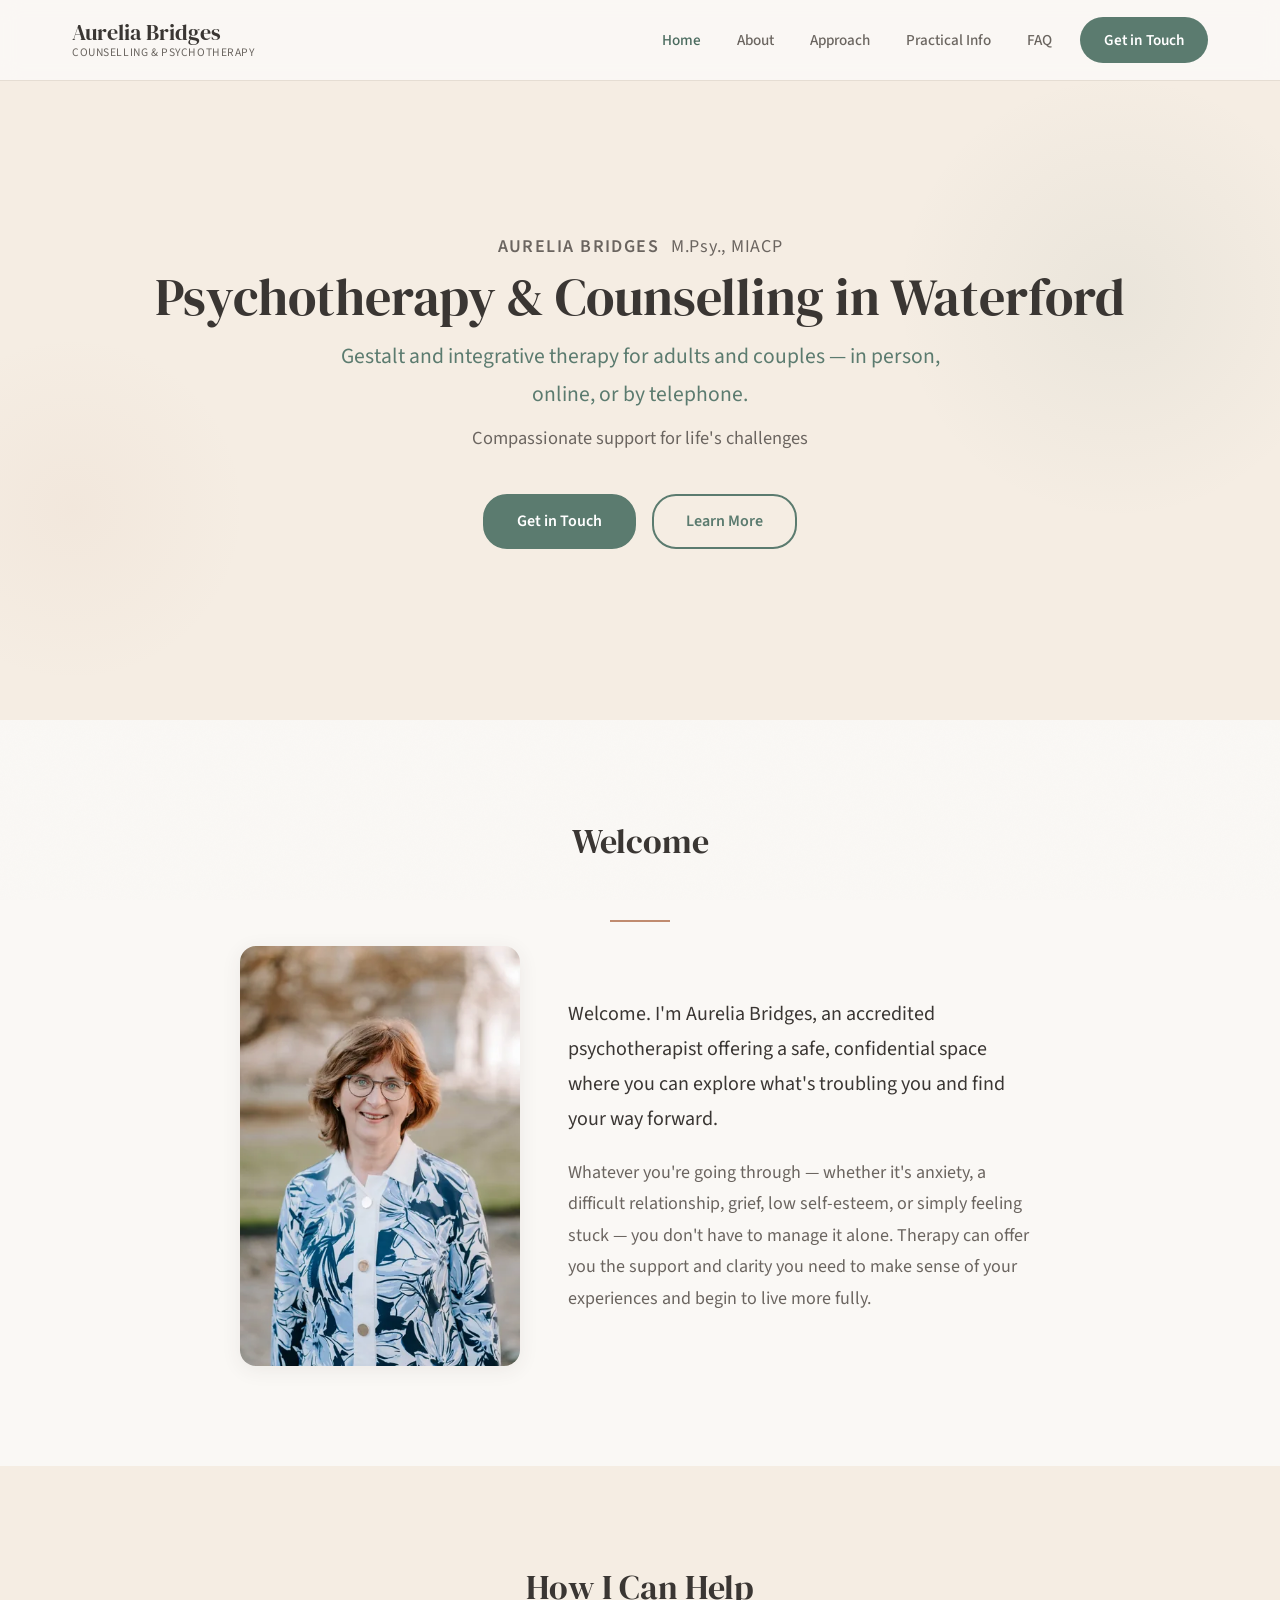
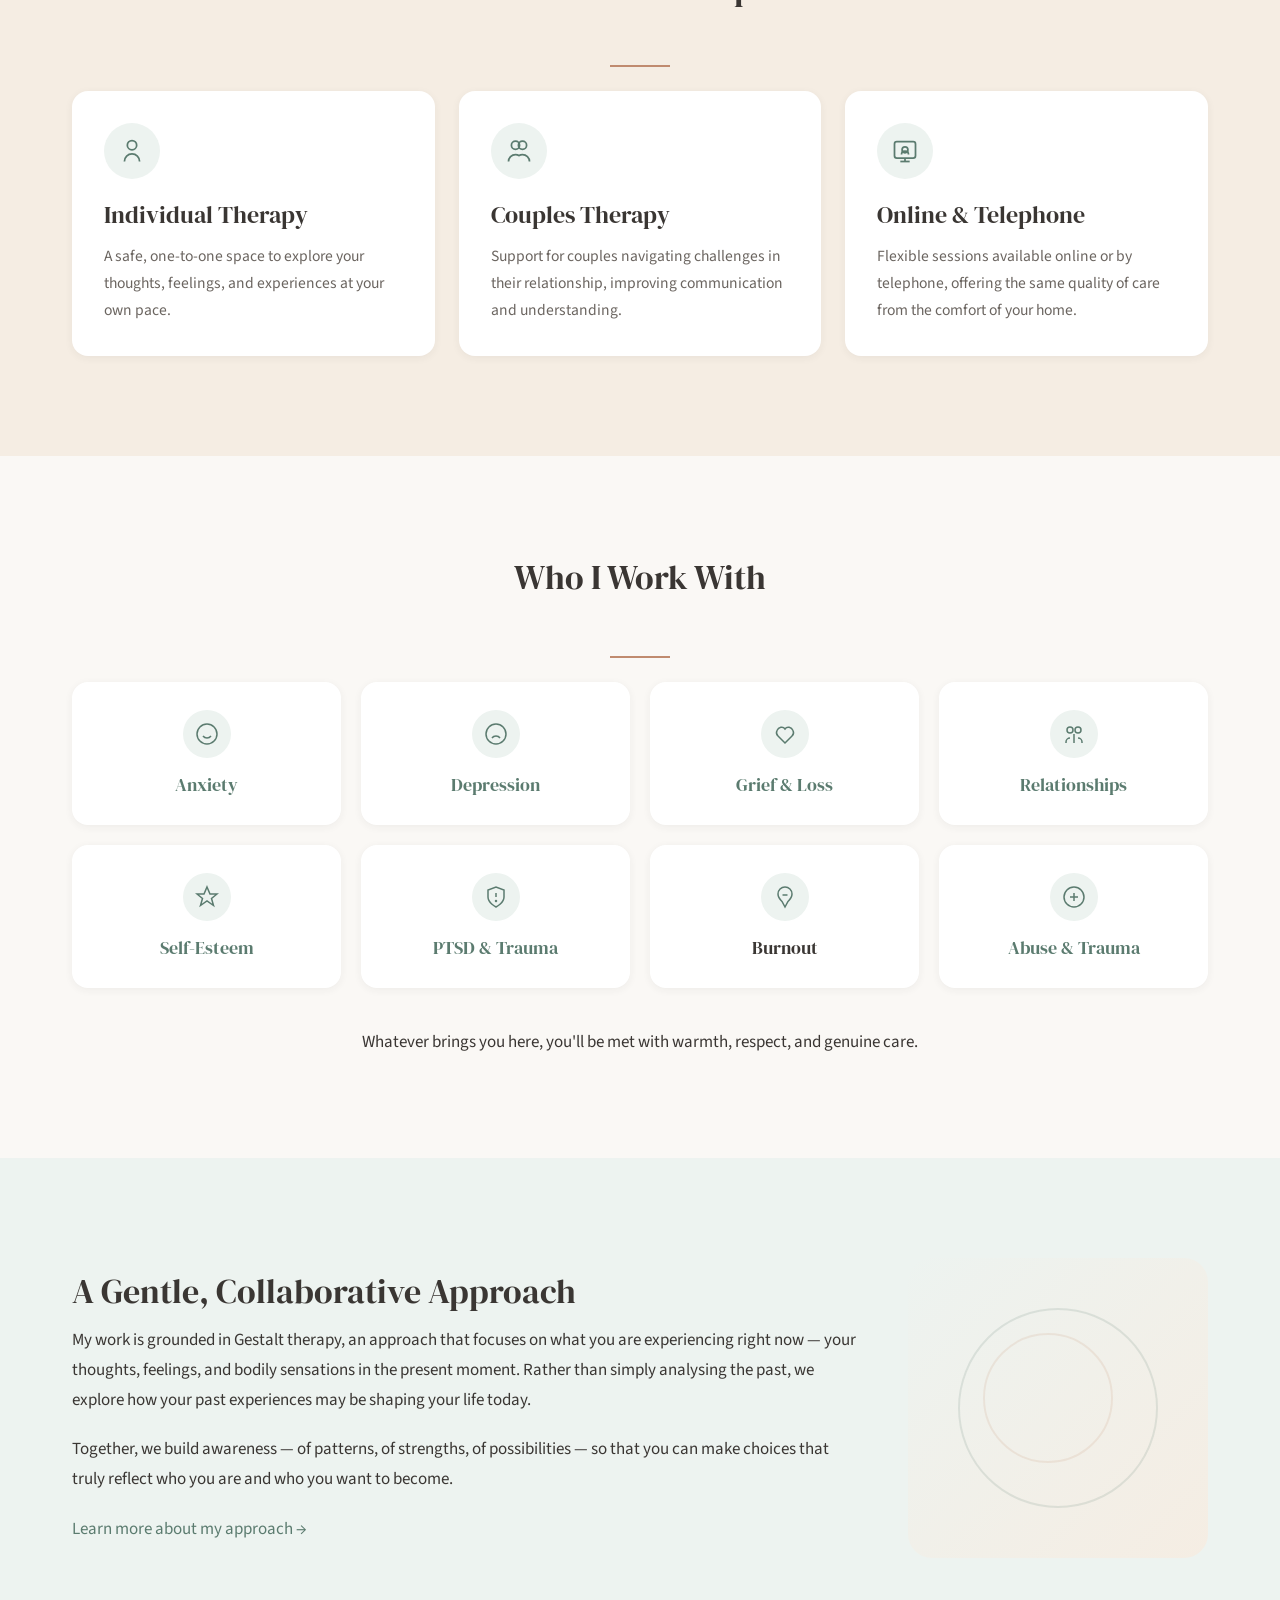
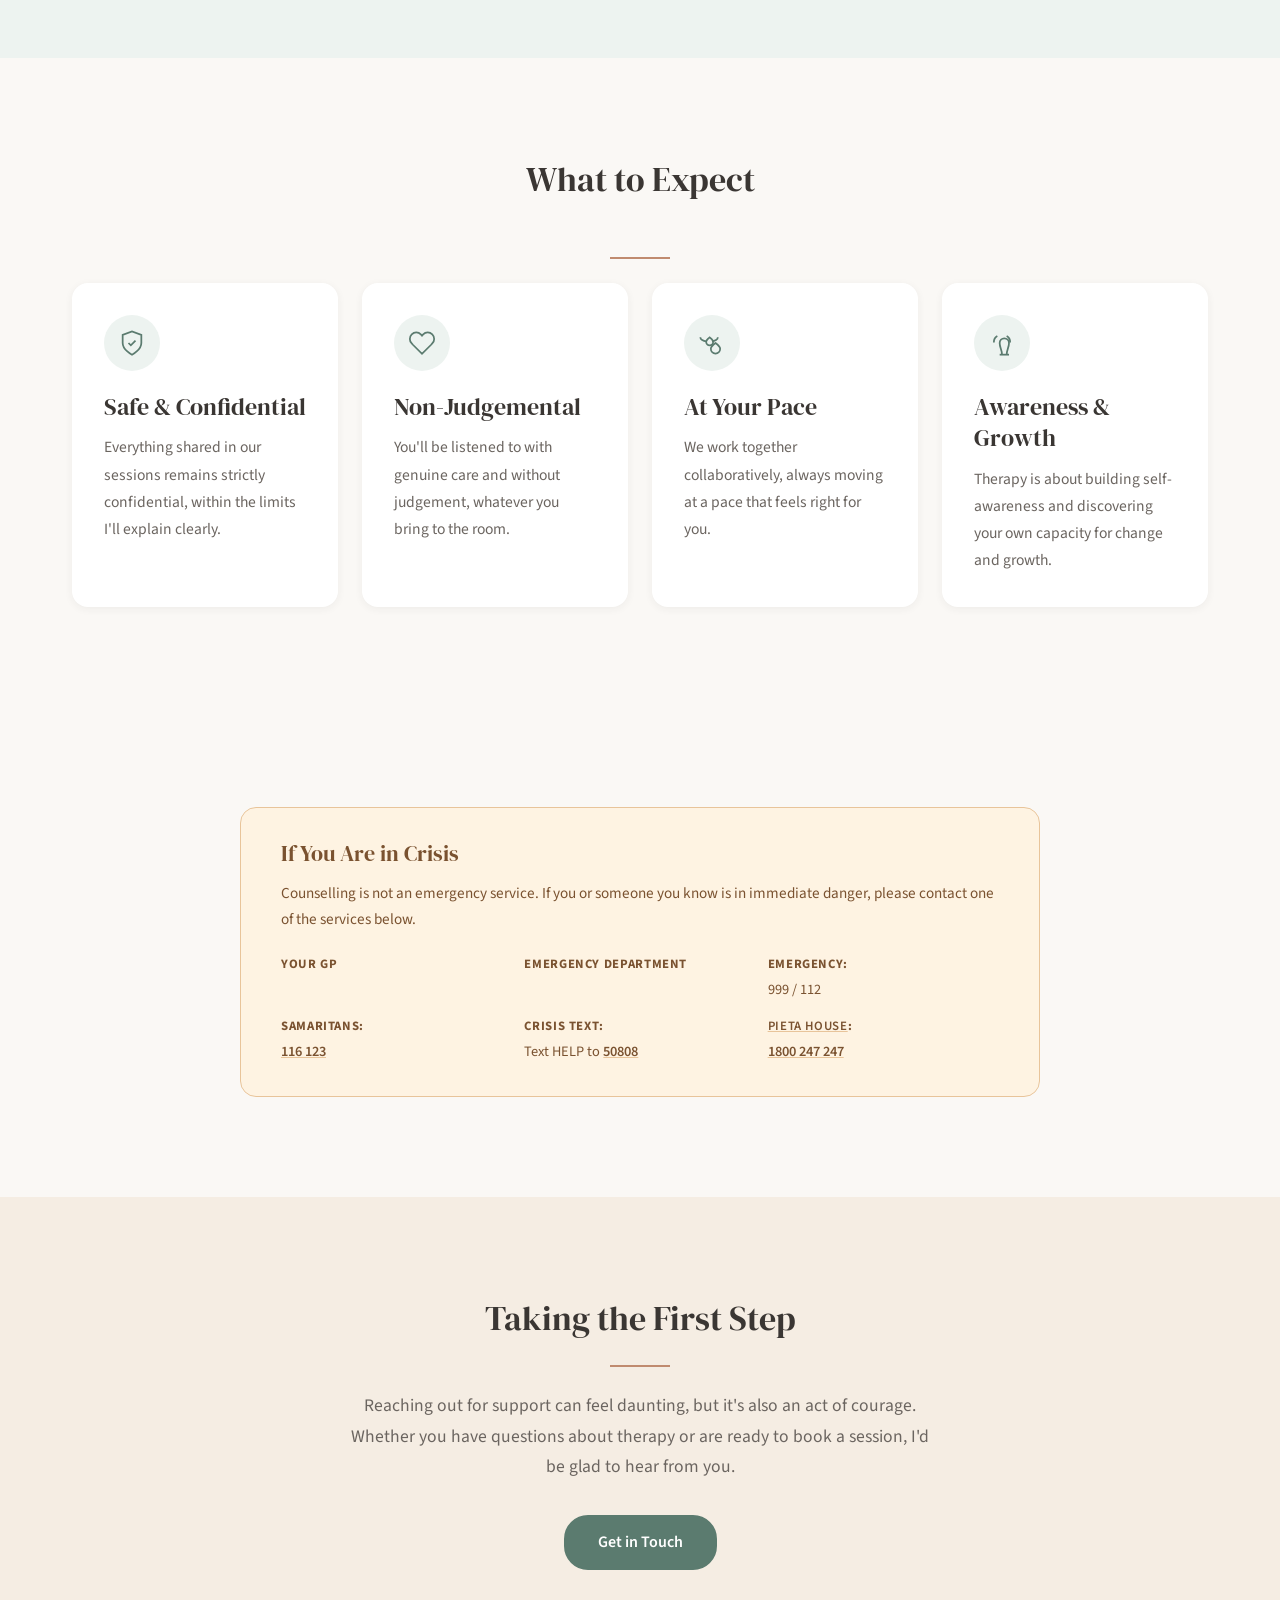
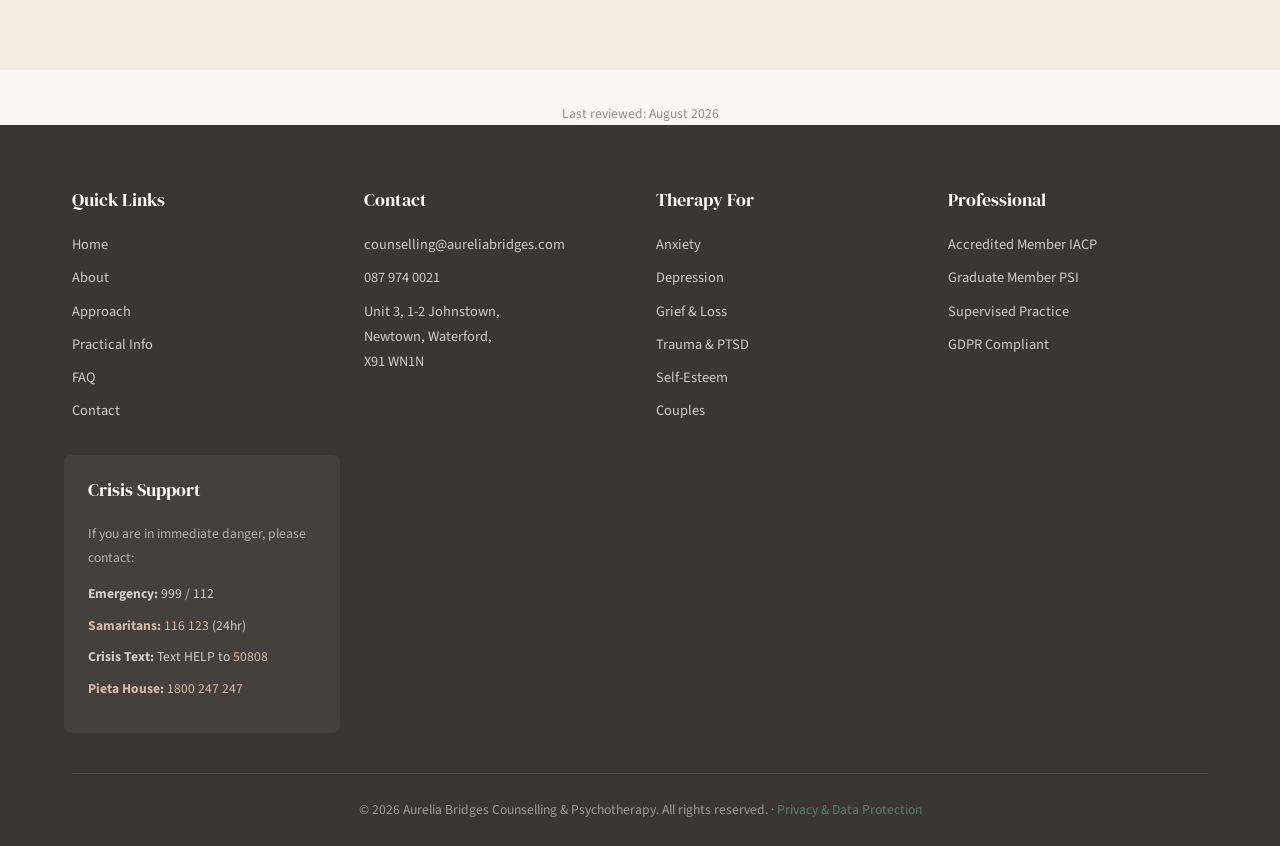
==== index.html @ 0076c9d4 "Add six condition pages, privacy policy and 404, and fix mobile tap targets Condition pages Six new " ====
<!DOCTYPE html>
<html lang="en-IE">
<head>
  <meta charset="UTF-8">
  <meta name="viewport" content="width=device-width, initial-scale=1.0">
  <title>Aurelia Bridges | Psychotherapy &amp; Counselling in Waterford</title>
  <meta name="description" content="Psychotherapy and counselling in Waterford with Aurelia Bridges, M.Psy., MIACP. Individual and couples therapy, in person, online and by telephone.">
  <link rel="canonical" href="https://aureliabridges.com/">

  <!-- Open Graph -->
  <meta property="og:title" content="Aurelia Bridges | Psychotherapy &amp; Counselling in Waterford">
  <meta property="og:description" content="Psychotherapy and counselling in Waterford with Aurelia Bridges, M.Psy., MIACP. Individual and couples therapy, in person, online and by telephone.">
  <meta property="og:type" content="website">
  <meta property="og:url" content="https://aureliabridges.com/">
  <meta property="og:site_name" content="Aurelia Bridges Counselling &amp; Psychotherapy">
  <meta property="og:locale" content="en_IE">
  <meta property="og:image" content="https://aureliabridges.com/og-image.jpg">
  <meta property="og:image:width" content="1200">
  <meta property="og:image:height" content="630">
  <meta property="og:image:alt" content="Aurelia Bridges, M.Psy., MIACP — psychotherapy and counselling in Waterford">
  <meta name="twitter:card" content="summary_large_image">
  <meta name="twitter:title" content="Psychotherapy & Counselling in Waterford">
  <meta name="twitter:description" content="Psychotherapy and counselling in Waterford with Aurelia Bridges, M.Psy., MIACP. Individual and couples therapy, in person, online and by telephone.">
  <meta name="twitter:image" content="https://aureliabridges.com/og-image.jpg">

  <!-- Favicon -->
  <link rel="icon" href="/favicon.ico" sizes="32x32">
  <link rel="icon" href="/favicon-96.png" type="image/png" sizes="96x96">
  <link rel="icon" href="/icon.svg" type="image/svg+xml">
  <link rel="apple-touch-icon" href="/apple-touch-icon.png">
  <link rel="manifest" href="/site.webmanifest">
  <meta name="theme-color" content="#5B7B6F">

  <!-- Fonts & Styles -->
  <link rel="preconnect" href="https://fonts.googleapis.com">
  <link rel="preconnect" href="https://fonts.gstatic.com" crossorigin>
  <link href="https://fonts.googleapis.com/css2?family=DM+Serif+Display&family=Source+Sans+3:ital,wght@0,300..900;1,300..900&display=swap" rel="stylesheet">
  <link rel="stylesheet" href="styles.css">


  <script type="application/ld+json">
  {
    "@context": "https://schema.org",
    "@graph": [
      {
        "@type": [
          "ProfessionalService",
          "MedicalBusiness"
        ],
        "@id": "https://aureliabridges.com/#practice",
        "name": "Aurelia Bridges Counselling & Psychotherapy",
        "url": "https://aureliabridges.com/",
        "telephone": "+353879740021",
        "email": "counselling@aureliabridges.com",
        "image": "https://aureliabridges.com/og-image.jpg",
        "logo": "https://aureliabridges.com/favicon-192.png",
        "priceRange": "€80-€100",
        "currenciesAccepted": "EUR",
        "paymentAccepted": "Cash, Bank transfer, Revolut",
        "address": {
          "@type": "PostalAddress",
          "streetAddress": "Unit 3, 1-2 Johnstown, Newtown",
          "addressLocality": "Waterford",
          "addressRegion": "County Waterford",
          "postalCode": "X91 WN1N",
          "addressCountry": "IE"
        },
        "areaServed": [
          {
            "@type": "City",
            "name": "Waterford"
          },
          {
            "@type": "AdministrativeArea",
            "name": "County Waterford"
          },
          {
            "@type": "Country",
            "name": "Ireland"
          }
        ],
        "availableLanguage": {
          "@type": "Language",
          "name": "English"
        },
        "founder": {
          "@id": "https://aureliabridges.com/#aurelia"
        },
        "employee": {
          "@id": "https://aureliabridges.com/#aurelia"
        },
        "sameAs": [
          "https://share.google/IdFxIATfYvMDcbGNU",
          "https://www.iacp.ie/",
          "https://www.psychologicalsociety.ie/"
        ],
        "hasOfferCatalog": {
          "@type": "OfferCatalog",
          "name": "Therapy services",
          "itemListElement": [
            {
              "@type": "Offer",
              "itemOffered": {
                "@type": "Service",
                "name": "Individual psychotherapy"
              },
              "price": "80",
              "priceCurrency": "EUR",
              "priceSpecification": {
                "@type": "UnitPriceSpecification",
                "price": "80",
                "priceCurrency": "EUR",
                "referenceQuantity": {
                  "@type": "QuantitativeValue",
                  "value": 60,
                  "unitCode": "MIN"
                }
              }
            },
            {
              "@type": "Offer",
              "itemOffered": {
                "@type": "Service",
                "name": "Couples psychotherapy"
              },
              "price": "100",
              "priceCurrency": "EUR",
              "priceSpecification": {
                "@type": "UnitPriceSpecification",
                "price": "100",
                "priceCurrency": "EUR",
                "referenceQuantity": {
                  "@type": "QuantitativeValue",
                  "value": 60,
                  "unitCode": "MIN"
                }
              }
            }
          ]
        }
      },
      {
        "@type": "Person",
        "@id": "https://aureliabridges.com/#aurelia",
        "name": "Aurelia Bridges",
        "honorificSuffix": "M.Psy., MIACP",
        "jobTitle": "Psychotherapist",
        "description": "Gestalt and integrative psychotherapist practising in Waterford, Ireland.",
        "url": "https://aureliabridges.com/about.html",
        "image": "https://aureliabridges.com/images/aurelia-profile.jpeg",
        "worksFor": {
          "@id": "https://aureliabridges.com/#practice"
        },
        "memberOf": [
          {
            "@type": "Organization",
            "name": "Irish Association for Counselling and Psychotherapy",
            "alternateName": "IACP",
            "url": "https://www.iacp.ie/"
          },
          {
            "@type": "Organization",
            "name": "Psychological Society of Ireland",
            "alternateName": "PSI",
            "url": "https://www.psychologicalsociety.ie/"
          }
        ],
        "knowsAbout": [
          "Gestalt therapy",
          "Psychotherapy",
          "Counselling",
          "Anxiety",
          "Depression",
          "Grief and bereavement",
          "Couples therapy",
          "Trauma and PTSD",
          "Self-esteem",
          "Burnout"
        ],
        "knowsLanguage": "English",
        "sameAs": [
          "https://share.google/IdFxIATfYvMDcbGNU"
        ]
      },
      {
        "@type": "WebSite",
        "@id": "https://aureliabridges.com/#website",
        "url": "https://aureliabridges.com/",
        "name": "Aurelia Bridges Counselling & Psychotherapy",
        "inLanguage": "en-IE",
        "publisher": {
          "@id": "https://aureliabridges.com/#practice"
        }
      },
      {
        "@type": "WebPage",
        "@id": "https://aureliabridges.com/#page",
        "url": "https://aureliabridges.com/",
        "name": "Psychotherapy & Counselling in Waterford",
        "description": "Psychotherapy and counselling in Waterford with Aurelia Bridges, M.Psy., MIACP. Individual and couples therapy, in person, online and by telephone.",
        "isPartOf": {
          "@id": "https://aureliabridges.com/#website"
        },
        "about": {
          "@id": "https://aureliabridges.com/#practice"
        },
        "dateModified": "2026-08-26",
        "inLanguage": "en-IE"
      }
    ]
  }
  </script>
</head>
<body>
  <a href="#main-content" class="skip-link">Skip to main content</a>
  <header class="site-header" role="banner">
    <div class="container">
      <a href="index.html" class="logo" aria-label="Aurelia Bridges - Home">
        <span class="logo-text">Aurelia Bridges</span>
        <span class="logo-subtitle">Counselling &amp; Psychotherapy</span>
      </a>
      <nav class="main-nav" id="main-nav" role="navigation" aria-label="Main navigation">
        <ul class="nav-list">
          <li><a href="index.html" class="nav-link active">Home</a></li>
          <li><a href="about.html" class="nav-link">About</a></li>
          <li><a href="approach.html" class="nav-link">Approach</a></li>
          <li><a href="practical.html" class="nav-link">Practical Info</a></li>
          <li><a href="faq.html" class="nav-link">FAQ</a></li>
          <li><a href="contact.html" class="nav-link nav-cta">Get in Touch</a></li>
        </ul>
      </nav>
      <button class="menu-toggle" id="menu-toggle" aria-label="Toggle navigation menu" aria-expanded="false">
        <span class="menu-bar"></span>
        <span class="menu-bar"></span>
        <span class="menu-bar"></span>
      </button>
    </div>
  </header>
  <div class="nav-overlay" id="nav-overlay"></div>

  <main id="main-content">

    <!-- HOME HERO -->
    <section class="home-hero page-hero">
      <div class="container">
        <p class="hero-eyebrow">Aurelia Bridges <span>M.Psy., MIACP</span></p>
        <h1>Psychotherapy &amp; Counselling in Waterford</h1>
        <p class="hero-tagline">Gestalt and integrative therapy for adults and couples &mdash; in person, online, or by telephone.</p>
        <p class="hero-subtagline">Compassionate support for life's challenges</p>
        <div class="hero-buttons">
          <a href="contact.html" class="btn btn-primary">Get in Touch</a>
          <a href="#welcome" class="btn btn-secondary">Learn More</a>
        </div>
      </div>
    </section>

    <!-- WELCOME -->
    <section id="welcome" class="section welcome-section">
      <div class="container">
        <h2 class="section-header">Welcome</h2>
        <hr class="section-divider">
        <div class="welcome-layout">
          <div class="therapist-photo fade-in">
            <picture>
              <source type="image/webp" srcset="images/aurelia-profile-400.webp 400w, images/aurelia-profile-800.webp 800w" sizes="(max-width: 768px) 90vw, 400px">
              <source type="image/jpeg" srcset="images/aurelia-profile-400.jpg 400w, images/aurelia-profile-800.jpg 800w" sizes="(max-width: 768px) 90vw, 400px">
              <img src="images/aurelia-profile-400.jpg" alt="Aurelia Bridges, psychotherapist, Waterford" width="400" height="600" loading="lazy" decoding="async">
            </picture>
          </div>
          <div class="content-width fade-in">
            <p>Welcome. I'm Aurelia Bridges, an accredited psychotherapist offering a safe, confidential space where you can explore what's troubling you and find your way forward.</p>
            <p>Whatever you're going through — whether it's anxiety, a difficult relationship, grief, low self-esteem, or simply feeling stuck — you don't have to manage it alone. Therapy can offer you the support and clarity you need to make sense of your experiences and begin to live more fully.</p>
          </div>
        </div>
      </div>
    </section>

    <!-- SERVICES -->
    <section class="section section-warm">
      <div class="container">
        <h2 class="section-header">How I Can Help</h2>
        <hr class="section-divider">
        <div class="card-grid card-grid-3">

          <div class="card fade-in">
            <div class="card-icon">
              <svg xmlns="http://www.w3.org/2000/svg" viewBox="0 0 24 24" fill="none" stroke="currentColor" stroke-width="1.5" width="48" height="48" aria-hidden="true">
                <circle cx="12" cy="7" r="4"/>
                <path d="M5.5 21c0-3.6 2.9-6.5 6.5-6.5s6.5 2.9 6.5 6.5"/>
              </svg>
            </div>
            <h3>Individual Therapy</h3>
            <p>A safe, one-to-one space to explore your thoughts, feelings, and experiences at your own pace.</p>
          </div>

          <div class="card fade-in fade-in-delay-1">
            <div class="card-icon">
              <svg xmlns="http://www.w3.org/2000/svg" viewBox="0 0 24 24" fill="none" stroke="currentColor" stroke-width="1.5" width="48" height="48" aria-hidden="true">
                <circle cx="9" cy="7" r="3.5"/>
                <circle cx="15" cy="7" r="3.5"/>
                <path d="M3 21c0-3.3 2.7-6 6-6 1.2 0 2.3.4 3.2 1"/>
                <path d="M21 21c0-3.3-2.7-6-6-6-1.2 0-2.3.4-3.2 1"/>
              </svg>
            </div>
            <h3>Couples Therapy</h3>
            <p>Support for couples navigating challenges in their relationship, improving communication and understanding.</p>
          </div>

          <div class="card fade-in fade-in-delay-2">
            <div class="card-icon">
              <svg xmlns="http://www.w3.org/2000/svg" viewBox="0 0 24 24" fill="none" stroke="currentColor" stroke-width="1.5" width="48" height="48" aria-hidden="true">
                <rect x="3" y="4" width="18" height="14" rx="2"/>
                <path d="M8 21h8"/>
                <path d="M12 18v3"/>
                <circle cx="12" cy="11" r="2.5"/>
                <path d="M9 15c0-1.7 1.3-3 3-3s3 1.3 3 3"/>
              </svg>
            </div>
            <h3>Online &amp; Telephone</h3>
            <p>Flexible sessions available online or by telephone, offering the same quality of care from the comfort of your home.</p>
          </div>

        </div>
      </div>
    </section>

    <!-- WHO I WORK WITH -->
    <section class="section">
      <div class="container">
        <h2 class="section-header">Who I Work With</h2>
        <hr class="section-divider">
        <div class="areas-grid">

          <a href="anxiety-counselling-waterford.html" class="area-card fade-in">
            <div class="area-card-icon">
              <svg xmlns="http://www.w3.org/2000/svg" viewBox="0 0 24 24" fill="none" stroke="currentColor" stroke-width="1.5" width="36" height="36" aria-hidden="true">
                <path d="M12 2C6.5 2 2 6.5 2 12s4.5 10 10 10 10-4.5 10-10S17.5 2 12 2z"/>
                <path d="M8 14s1.5 2 4 2 4-2 4-2"/>
                <line x1="9" y1="9" x2="9.01" y2="9"/>
                <line x1="15" y1="9" x2="15.01" y2="9"/>
              </svg>
            </div>
            <h3>Anxiety</h3>
          </a>

          <a href="depression-counselling-waterford.html" class="area-card fade-in fade-in-delay-1">
            <div class="area-card-icon">
              <svg xmlns="http://www.w3.org/2000/svg" viewBox="0 0 24 24" fill="none" stroke="currentColor" stroke-width="1.5" width="36" height="36" aria-hidden="true">
                <path d="M12 2a10 10 0 1 0 0 20 10 10 0 0 0 0-20z"/>
                <path d="M16 16c-1-1.5-2.5-2-4-2s-3 .5-4 2"/>
                <line x1="9" y1="9" x2="9.01" y2="9"/>
                <line x1="15" y1="9" x2="15.01" y2="9"/>
              </svg>
            </div>
            <h3>Depression</h3>
          </a>

          <a href="grief-counselling-waterford.html" class="area-card fade-in fade-in-delay-2">
            <div class="area-card-icon">
              <svg xmlns="http://www.w3.org/2000/svg" viewBox="0 0 24 24" fill="none" stroke="currentColor" stroke-width="1.5" width="36" height="36" aria-hidden="true">
                <path d="M19 14c1.5-1.5 2-3.5 1-5.5C18.5 5 14 4 12 7c-2-3-6.5-2-8 1.5-1 2-.5 4 1 5.5l7 7 7-7z"/>
              </svg>
            </div>
            <h3>Grief &amp; Loss</h3>
          </a>

          <a href="couples-counselling-waterford.html" class="area-card fade-in fade-in-delay-3">
            <div class="area-card-icon">
              <svg xmlns="http://www.w3.org/2000/svg" viewBox="0 0 24 24" fill="none" stroke="currentColor" stroke-width="1.5" width="36" height="36" aria-hidden="true">
                <circle cx="8" cy="8" r="3"/>
                <circle cx="16" cy="8" r="3"/>
                <path d="M4 21v-1a4 4 0 0 1 4-4h0"/>
                <path d="M20 21v-1a4 4 0 0 0-4-4h0"/>
                <path d="M12 12v9"/>
              </svg>
            </div>
            <h3>Relationships</h3>
          </a>

          <a href="self-esteem-therapy-waterford.html" class="area-card fade-in">
            <div class="area-card-icon">
              <svg xmlns="http://www.w3.org/2000/svg" viewBox="0 0 24 24" fill="none" stroke="currentColor" stroke-width="1.5" width="36" height="36" aria-hidden="true">
                <path d="M12 2l3 7h7l-5.5 4.5 2 7L12 16l-6.5 4.5 2-7L2 9h7l3-7z"/>
              </svg>
            </div>
            <h3>Self-Esteem</h3>
          </a>

          <a href="trauma-therapy-waterford.html" class="area-card fade-in fade-in-delay-1">
            <div class="area-card-icon">
              <svg xmlns="http://www.w3.org/2000/svg" viewBox="0 0 24 24" fill="none" stroke="currentColor" stroke-width="1.5" width="36" height="36" aria-hidden="true">
                <path d="M12 22s8-4 8-10V5l-8-3-8 3v7c0 6 8 10 8 10z"/>
                <path d="M12 8v4"/>
                <circle cx="12" cy="16" r="0.5"/>
              </svg>
            </div>
            <h3>PTSD &amp; Trauma</h3>
          </a>

          <div class="area-card fade-in fade-in-delay-2">
            <div class="area-card-icon">
              <svg xmlns="http://www.w3.org/2000/svg" viewBox="0 0 24 24" fill="none" stroke="currentColor" stroke-width="1.5" width="36" height="36" aria-hidden="true">
                <path d="M12 2a7 7 0 0 0-7 7c0 3 2 5.5 4 7.5L12 22l3-5.5c2-2 4-4.5 4-7.5a7 7 0 0 0-7-7z"/>
                <path d="M9.5 10h5"/>
              </svg>
            </div>
            <h3>Burnout</h3>
          </div>

          <a href="trauma-therapy-waterford.html" class="area-card fade-in fade-in-delay-3">
            <div class="area-card-icon">
              <svg xmlns="http://www.w3.org/2000/svg" viewBox="0 0 24 24" fill="none" stroke="currentColor" stroke-width="1.5" width="36" height="36" aria-hidden="true">
                <path d="M12 22c5.5 0 10-4.5 10-10S17.5 2 12 2 2 6.5 2 12s4.5 10 10 10z"/>
                <path d="M8 12h8"/>
                <path d="M12 8v8"/>
              </svg>
            </div>
            <h3>Abuse &amp; Trauma</h3>
          </a>

        </div>
        <p class="text-center content-width">Whatever brings you here, you'll be met with warmth, respect, and genuine care.</p>
      </div>
    </section>

    <!-- MY APPROACH BRIEF -->
    <section class="section section-primary">
      <div class="container">
        <div class="approach-brief">
          <div class="approach-brief-content">
            <h2>A Gentle, Collaborative Approach</h2>
            <p>My work is grounded in Gestalt therapy, an approach that focuses on what you are experiencing right now — your thoughts, feelings, and bodily sensations in the present moment. Rather than simply analysing the past, we explore how your past experiences may be shaping your life today.</p>
            <p>Together, we build awareness — of patterns, of strengths, of possibilities — so that you can make choices that truly reflect who you are and who you want to become.</p>
            <a href="approach.html" class="approach-link">Learn more about my approach &rarr;</a>
          </div>
          <div class="approach-brief-visual" aria-hidden="true"></div>
        </div>
      </div>
    </section>

    <!-- WHAT TO EXPECT -->
    <section class="section">
      <div class="container">
        <h2 class="section-header">What to Expect</h2>
        <hr class="section-divider">
        <div class="card-grid card-grid-4">

          <div class="card fade-in">
            <div class="card-icon">
              <svg xmlns="http://www.w3.org/2000/svg" viewBox="0 0 24 24" fill="none" stroke="currentColor" stroke-width="1.5" width="48" height="48" aria-hidden="true">
                <path d="M12 22s8-4 8-10V5l-8-3-8 3v7c0 6 8 10 8 10z"/>
                <path d="M9 12l2 2 4-4"/>
              </svg>
            </div>
            <h3>Safe &amp; Confidential</h3>
            <p>Everything shared in our sessions remains strictly confidential, within the limits I'll explain clearly.</p>
          </div>

          <div class="card fade-in fade-in-delay-1">
            <div class="card-icon">
              <svg xmlns="http://www.w3.org/2000/svg" viewBox="0 0 24 24" fill="none" stroke="currentColor" stroke-width="1.5" width="48" height="48" aria-hidden="true">
                <path d="M20.8 4.6a5.5 5.5 0 0 0-7.8 0L12 5.7l-1-1.1a5.5 5.5 0 0 0-7.8 7.8l1 1.1L12 21.3l7.8-7.8 1-1.1a5.5 5.5 0 0 0 0-7.8z"/>
              </svg>
            </div>
            <h3>Non-Judgemental</h3>
            <p>You'll be listened to with genuine care and without judgement, whatever you bring to the room.</p>
          </div>

          <div class="card fade-in fade-in-delay-2">
            <div class="card-icon">
              <svg xmlns="http://www.w3.org/2000/svg" viewBox="0 0 24 24" fill="none" stroke="currentColor" stroke-width="1.5" width="48" height="48" aria-hidden="true">
                <path d="M11 17a4 4 0 0 0 8 0c0-2-2-3.5-4-5-2 1.5-4 3-4 5z"/>
                <path d="M7 11a3 3 0 0 0 6 0c0-1.5-1.5-2.6-3-3.8C8.5 8.4 7 9.5 7 11z"/>
                <path d="M2 7c0 2 2.5 3.5 5 3.5"/>
                <path d="M17 7c0 2-2.5 3.5-5 3.5"/>
              </svg>
            </div>
            <h3>At Your Pace</h3>
            <p>We work together collaboratively, always moving at a pace that feels right for you.</p>
          </div>

          <div class="card fade-in fade-in-delay-3">
            <div class="card-icon">
              <svg xmlns="http://www.w3.org/2000/svg" viewBox="0 0 24 24" fill="none" stroke="currentColor" stroke-width="1.5" width="48" height="48" aria-hidden="true">
                <path d="M12 22c0-4-2-6-2-10a4 4 0 1 1 8 0c0 4-2 6-2 10"/>
                <path d="M10 22h8"/>
                <path d="M8 6c-2 1-3 3-3 5.5"/>
                <path d="M16 6c2 1 3 3 3 5.5"/>
              </svg>
            </div>
            <h3>Awareness &amp; Growth</h3>
            <p>Therapy is about building self-awareness and discovering your own capacity for change and growth.</p>
          </div>

        </div>
      </div>
    </section>

    <!-- CRISIS SECTION -->
    <section class="section">
      <div class="container">
        <div class="crisis-section">
          <h2 class="crisis-heading">If You Are in Crisis</h2>
          <p>Counselling is not an emergency service. If you or someone you know is in immediate danger, please contact one of the services below.</p>
          <div class="crisis-grid">
            <div class="crisis-item">
              <strong>Your GP</strong>
            </div>
            <div class="crisis-item">
              <strong>Emergency Department</strong>
            </div>
            <div class="crisis-item">
              <strong>Emergency:</strong> 999 / 112
            </div>
            <div class="crisis-item">
              <strong>Samaritans:</strong> <a href="tel:116123">116 123</a>
            </div>
            <div class="crisis-item">
              <strong>Crisis Text:</strong> Text HELP to <a href="sms:50808">50808</a>
            </div>
            <div class="crisis-item">
              <strong><a href="https://www.pieta.ie/" rel="noopener">Pieta House</a>:</strong> <a href="tel:1800247247">1800 247 247</a>
            </div>
          </div>
        </div>
      </div>
    </section>

    <!-- CLOSING CTA -->
    <section class="section cta-section section-warm">
      <div class="container">
        <h2 class="section-header">Taking the First Step</h2>
        <hr class="section-divider">
        <p>Reaching out for support can feel daunting, but it's also an act of courage. Whether you have questions about therapy or are ready to book a session, I'd be glad to hear from you.</p>
        <a href="contact.html" class="btn btn-primary">Get in Touch</a>
      </div>
    </section>

    <p class="last-reviewed">Last reviewed: August 2026</p>

  </main>

  <footer class="site-footer" role="contentinfo">
    <div class="container">
      <div class="footer-grid">
        <div class="footer-col">
          <h3>Quick Links</h3>
          <ul>
            <li><a href="index.html">Home</a></li>
            <li><a href="about.html">About</a></li>
            <li><a href="approach.html">Approach</a></li>
            <li><a href="practical.html">Practical Info</a></li>
            <li><a href="faq.html">FAQ</a></li>
            <li><a href="contact.html">Contact</a></li>
          </ul>
        </div>
        <div class="footer-col">
          <h3>Contact</h3>
          <ul>
            <li><a href="mailto:counselling@aureliabridges.com">counselling@aureliabridges.com</a></li>
            <li><a href="tel:+353879740021">087 974 0021</a></li>
            <li>Unit 3, 1-2 Johnstown,<br>Newtown, Waterford,<br>X91 WN1N</li>
          </ul>
        </div>
        <div class="footer-col">
          <h3>Therapy For</h3>
          <ul>
            <li><a href="anxiety-counselling-waterford.html">Anxiety</a></li>
            <li><a href="depression-counselling-waterford.html">Depression</a></li>
            <li><a href="grief-counselling-waterford.html">Grief &amp; Loss</a></li>
            <li><a href="trauma-therapy-waterford.html">Trauma &amp; PTSD</a></li>
            <li><a href="self-esteem-therapy-waterford.html">Self-Esteem</a></li>
            <li><a href="couples-counselling-waterford.html">Couples</a></li>
          </ul>
        </div>
        <div class="footer-col">
          <h3>Professional</h3>
          <ul>
            <li><a href="https://www.iacp.ie/" rel="noopener">Accredited Member IACP</a></li>
            <li><a href="https://www.psychologicalsociety.ie/" rel="noopener">Graduate Member PSI</a></li>
            <li>Supervised Practice</li>
            <li>GDPR Compliant</li>
          </ul>
        </div>
        <div class="footer-col footer-crisis">
          <h3>Crisis Support</h3>
          <p>If you are in immediate danger, please contact:</p>
          <ul>
            <li><strong>Emergency:</strong> 999 / 112</li>
            <li><strong><a href="https://www.samaritans.org/ireland/" rel="noopener">Samaritans</a>:</strong> <a href="tel:116123">116 123</a> (24hr)</li>
            <li><strong>Crisis Text:</strong> Text HELP to <a href="sms:50808">50808</a></li>
            <li><strong><a href="https://www.pieta.ie/" rel="noopener">Pieta House</a>:</strong> <a href="tel:1800247247">1800 247 247</a></li>
          </ul>
        </div>
      </div>
      <div class="footer-bottom">
        <p>&copy; 2026 Aurelia Bridges Counselling &amp; Psychotherapy. All rights reserved. &middot; <a href="privacy.html">Privacy &amp; Data Protection</a></p>
      </div>
    </div>
  </footer>
  <script src="script.js"></script>
</body>
</html>
---- styles.css ----
/* =============================================
   Aurelia Bridges Counselling & Psychotherapy
   Shared Stylesheet — "Quiet Sanctuary" Design
   ============================================= */

/* --- Custom Properties --- */
:root {
  /* Colour Palette */
  --color-primary: #5B7B6F;
  --color-primary-dark: #4A6A5E;
  --color-primary-light: #8BA89A;
  --color-primary-bg: #EDF3F0;

  --color-secondary: #F5EDE3;
  --color-secondary-dark: #E8D9CB;

  --color-accent: #C08B6F;
  --color-accent-dark: #A8775D;
  --color-accent-light: #D9B8A6;

  --color-text: #3A3633;
  --color-text-light: #6B6560;
  --color-text-lighter: #948D87;

  --color-bg: #FAF8F5;
  --color-bg-warm: #F5EDE3;
  --color-card: #FFFFFF;
  --color-border: #E5DDD3;

  --color-crisis-bg: #FEF3E2;
  --color-crisis-border: #E8C49A;
  --color-crisis-text: #7A5230;

  /* Typography */
  --font-heading: 'DM Serif Display', Georgia, serif;
  --font-body: 'Source Sans 3', 'Segoe UI', sans-serif;

  /* Spacing */
  --section-padding: 100px;
  --container-max: 1200px;
  --content-max: 800px;

  /* Border Radius */
  --radius-sm: 8px;
  --radius-md: 16px;
  --radius-lg: 24px;

  /* Shadows */
  --shadow-sm: 0 2px 8px rgba(58, 54, 51, 0.06);
  --shadow-md: 0 4px 20px rgba(58, 54, 51, 0.08);
  --shadow-lg: 0 8px 40px rgba(58, 54, 51, 0.10);

  /* Transitions */
  --transition: 0.3s ease;
  --transition-slow: 0.5s ease;
}

/* --- Reset --- */
*,
*::before,
*::after {
  margin: 0;
  padding: 0;
  box-sizing: border-box;
}

html {
  scroll-behavior: smooth;
  -webkit-text-size-adjust: 100%;
}

body {
  font-family: var(--font-body);
  font-size: 17px;
  line-height: 1.75;
  color: var(--color-text);
  background-color: var(--color-bg);
  -webkit-font-smoothing: antialiased;
  -moz-osx-font-smoothing: grayscale;
}

/* Subtle background texture */
body::after {
  content: '';
  position: fixed;
  top: 0;
  left: 0;
  width: 100%;
  height: 100%;
  pointer-events: none;
  z-index: -1;
  opacity: 0.02;
  background-image: url("data:image/svg+xml,%3Csvg viewBox='0 0 256 256' xmlns='http://www.w3.org/2000/svg'%3E%3Cfilter id='n'%3E%3CfeTurbulence type='fractalNoise' baseFrequency='0.85' numOctaves='4' stitchTiles='stitch'/%3E%3C/filter%3E%3Crect width='100%25' height='100%25' filter='url(%23n)'/%3E%3C/svg%3E");
  background-repeat: repeat;
  background-size: 256px 256px;
}

img {
  max-width: 100%;
  height: auto;
  display: block;
}

a {
  color: var(--color-primary);
  text-decoration: none;
  transition: color var(--transition);
}

a:hover {
  color: var(--color-primary-dark);
}

ul, ol {
  list-style: none;
}

/* --- Typography --- */
h1, h2, h3, h4, h5, h6 {
  font-family: var(--font-heading);
  font-weight: 400;
  line-height: 1.3;
  color: var(--color-text);
}

h1 { font-size: 2.75rem; margin-bottom: 1rem; }
h2 { font-size: 2.1rem; margin-bottom: 0.75rem; }
h3 { font-size: 1.5rem; margin-bottom: 0.5rem; }
h4 { font-size: 1.25rem; margin-bottom: 0.5rem; }

p {
  margin-bottom: 1.25rem;
}

p:last-child {
  margin-bottom: 0;
}

/* --- Skip Link --- */
.skip-link {
  position: absolute;
  top: -100%;
  left: 1rem;
  background: var(--color-primary);
  color: #fff;
  padding: 0.75rem 1.5rem;
  border-radius: var(--radius-sm);
  z-index: 1000;
  font-weight: 600;
}

.skip-link:focus {
  top: 1rem;
  color: #fff;
}

/* --- Layout --- */
.container {
  width: 100%;
  max-width: var(--container-max);
  margin: 0 auto;
  padding: 0 2rem;
}

.content-width {
  max-width: var(--content-max);
  margin: 0 auto;
}

.section {
  padding: var(--section-padding) 0;
}

.section-warm {
  background-color: var(--color-bg-warm);
}

.section-primary {
  background-color: var(--color-primary-bg);
}

.section-header {
  text-align: center;
  margin-bottom: 3.5rem;
}

.section-header p {
  font-size: 1.125rem;
  color: var(--color-text-light);
  max-width: 600px;
  margin: 0.75rem auto 0;
}

.section-divider {
  display: block;
  width: 60px;
  height: 2px;
  background: var(--color-accent);
  margin: 1.5rem auto;
  border: none;
}

.text-center {
  text-align: center;
}

/* --- Decorative Botanical Divider --- */
.botanical-divider {
  display: flex;
  align-items: center;
  justify-content: center;
  gap: 1rem;
  padding: 1rem 0;
  opacity: 0.3;
}

.botanical-divider::before,
.botanical-divider::after {
  content: '';
  width: 40px;
  height: 1px;
  background: var(--color-accent);
}

.botanical-divider svg {
  width: 24px;
  height: 24px;
  color: var(--color-accent);
}

/* --- Site Header --- */
.site-header {
  position: fixed;
  top: 0;
  left: 0;
  right: 0;
  background: rgba(250, 248, 245, 0.95);
  backdrop-filter: blur(10px);
  -webkit-backdrop-filter: blur(10px);
  border-bottom: 1px solid var(--color-border);
  z-index: 200;
  transition: box-shadow var(--transition);
}

.site-header.scrolled {
  box-shadow: var(--shadow-sm);
}

.site-header .container {
  display: flex;
  align-items: center;
  justify-content: space-between;
  height: 80px;
}

.logo {
  display: flex;
  flex-direction: column;
  text-decoration: none;
  line-height: 1.2;
}

.logo-text {
  font-family: var(--font-heading);
  font-size: 1.35rem;
  color: var(--color-text);
}

.logo-subtitle {
  font-size: 0.72rem;
  color: var(--color-text-light);
  letter-spacing: 0.05em;
  text-transform: uppercase;
}

.nav-list {
  display: flex;
  align-items: center;
  gap: 0.25rem;
}

.nav-link {
  display: inline-block;
  padding: 0.5rem 1rem;
  font-size: 0.95rem;
  font-weight: 500;
  color: var(--color-text-light);
  border-radius: var(--radius-sm);
  transition: color var(--transition), background var(--transition);
}

.nav-link:hover,
.nav-link.active {
  color: var(--color-primary);
}

.nav-link.active {
  color: var(--color-primary-dark);
}

.nav-cta {
  background: var(--color-primary);
  color: #fff !important;
  padding: 0.6rem 1.5rem;
  border-radius: var(--radius-lg);
  margin-left: 0.5rem;
  font-weight: 600;
}

.nav-cta:hover {
  background: var(--color-primary-dark);
  color: #fff !important;
}

/* Hamburger Menu */
.menu-toggle {
  display: none;
  flex-direction: column;
  justify-content: center;
  gap: 5px;
  width: 40px;
  height: 40px;
  background: none;
  border: none;
  cursor: pointer;
  padding: 8px;
  z-index: 110;
}

.menu-bar {
  display: block;
  width: 24px;
  height: 2px;
  background: var(--color-text);
  border-radius: 2px;
  transition: transform var(--transition), opacity var(--transition);
}

.menu-toggle.active .menu-bar:nth-child(1) {
  transform: translateY(7px) rotate(45deg);
}

.menu-toggle.active .menu-bar:nth-child(2) {
  opacity: 0;
}

.menu-toggle.active .menu-bar:nth-child(3) {
  transform: translateY(-7px) rotate(-45deg);
}

/* Mobile overlay */
.nav-overlay {
  position: fixed;
  top: 0;
  left: 0;
  width: 100%;
  height: 100%;
  background: rgba(58, 54, 51, 0.4);
  z-index: 100;
  opacity: 0;
  visibility: hidden;
  transition: opacity var(--transition), visibility var(--transition);
}

.nav-overlay.active {
  opacity: 1;
  visibility: visible;
}

/* --- Page Hero --- */
.page-hero {
  padding: 160px 0 80px;
  text-align: center;
  background: var(--color-bg-warm);
  position: relative;
  overflow: hidden;
}

.page-hero::before {
  content: '';
  position: absolute;
  top: -50%;
  right: -20%;
  width: 500px;
  height: 500px;
  background: radial-gradient(circle, rgba(91, 123, 111, 0.06) 0%, transparent 70%);
  border-radius: 50%;
}

.page-hero::after {
  content: '';
  position: absolute;
  bottom: -30%;
  left: -10%;
  width: 400px;
  height: 400px;
  background: radial-gradient(circle, rgba(192, 139, 111, 0.05) 0%, transparent 70%);
  border-radius: 50%;
}

.page-hero h1 {
  position: relative;
  z-index: 1;
}

.page-hero p {
  position: relative;
  z-index: 1;
  font-size: 1.125rem;
  color: var(--color-text-light);
  max-width: 600px;
  margin: 0 auto;
}

.hero-credentials {
  font-size: 0.95rem;
  color: var(--color-text-lighter);
  letter-spacing: 0.03em;
  margin-bottom: 0.5rem;
}

/* Home Hero (larger) */
.home-hero {
  padding: 180px 0 120px;
  min-height: 80vh;
  display: flex;
  align-items: center;
  justify-content: center;
}

.home-hero .container {
  text-align: center;
}

.home-hero h1 {
  font-size: 3.25rem;
  margin-bottom: 0.5rem;
}

.home-hero .hero-credentials {
  margin-bottom: 1rem;
}

.home-hero .hero-tagline {
  font-size: 1.35rem;
  color: var(--color-primary);
  margin-bottom: 0.5rem;
  font-weight: 400;
}

.home-hero .hero-subtagline {
  font-size: 1.15rem;
  color: var(--color-text-light);
  margin-bottom: 2.5rem;
}

.hero-buttons {
  display: flex;
  gap: 1rem;
  justify-content: center;
  flex-wrap: wrap;
}

/* Decorative blobs in hero */
.home-hero::before {
  content: '';
  position: absolute;
  top: 10%;
  right: -5%;
  width: 450px;
  height: 450px;
  background: radial-gradient(circle, rgba(91, 123, 111, 0.07) 0%, transparent 70%);
  border-radius: 50%;
  animation: float 8s ease-in-out infinite;
}

.home-hero::after {
  content: '';
  position: absolute;
  bottom: 5%;
  left: -8%;
  width: 350px;
  height: 350px;
  background: radial-gradient(circle, rgba(192, 139, 111, 0.06) 0%, transparent 70%);
  border-radius: 50%;
  animation: float 10s ease-in-out infinite reverse;
}

@keyframes float {
  0%, 100% { transform: translateY(0); }
  50% { transform: translateY(-20px); }
}

/* --- Buttons --- */
.btn {
  display: inline-block;
  padding: 0.875rem 2rem;
  font-family: var(--font-body);
  font-size: 1rem;
  font-weight: 600;
  border-radius: var(--radius-lg);
  text-decoration: none;
  cursor: pointer;
  transition: all var(--transition);
  border: 2px solid transparent;
  text-align: center;
  line-height: 1.4;
}

.btn-primary {
  background: var(--color-primary);
  color: #fff;
  border-color: var(--color-primary);
}

.btn-primary:hover {
  background: var(--color-primary-dark);
  border-color: var(--color-primary-dark);
  color: #fff;
  transform: translateY(-2px);
  box-shadow: var(--shadow-md);
}

.btn-secondary {
  background: transparent;
  color: var(--color-primary);
  border-color: var(--color-primary);
}

.btn-secondary:hover {
  background: var(--color-primary);
  color: #fff;
  transform: translateY(-2px);
  box-shadow: var(--shadow-md);
}

.btn-accent {
  background: var(--color-accent);
  color: #fff;
  border-color: var(--color-accent);
}

.btn-accent:hover {
  background: var(--color-accent-dark);
  border-color: var(--color-accent-dark);
  color: #fff;
  transform: translateY(-2px);
  box-shadow: var(--shadow-md);
}

/* --- Cards --- */
.card {
  background: var(--color-card);
  border-radius: var(--radius-md);
  padding: 2rem;
  box-shadow: var(--shadow-sm);
  transition: transform var(--transition), box-shadow var(--transition);
}

.card:hover {
  transform: translateY(-4px);
  box-shadow: var(--shadow-md);
}

.card-icon {
  display: flex;
  align-items: center;
  justify-content: center;
  width: 56px;
  height: 56px;
  border-radius: 50%;
  background: var(--color-primary-bg);
  margin-bottom: 1.25rem;
  color: var(--color-primary);
}

.card-icon svg {
  width: 28px;
  height: 28px;
}

.card h3 {
  margin-bottom: 0.75rem;
}

.card p {
  color: var(--color-text-light);
  font-size: 0.975rem;
}

/* Card Grid */
.card-grid {
  display: grid;
  gap: 1.5rem;
}

.card-grid-2 {
  grid-template-columns: repeat(2, 1fr);
}

.card-grid-3 {
  grid-template-columns: repeat(3, 1fr);
}

.card-grid-4 {
  grid-template-columns: repeat(4, 1fr);
}

/* --- Welcome Section --- */
.welcome-section {
  text-align: center;
}

.welcome-layout {
  display: flex;
  align-items: center;
  gap: 3rem;
  max-width: var(--content-max);
  margin: 0 auto;
  text-align: left;
}

.welcome-layout .content-width {
  flex: 1;
}

.welcome-section .content-width p {
  font-size: 1.125rem;
  color: var(--color-text-light);
}

.welcome-section .content-width p:first-of-type {
  font-size: 1.25rem;
  color: var(--color-text);
}

/* --- Therapist Photo --- */
.therapist-photo {
  flex-shrink: 0;
  width: 280px;
}

.therapist-photo img {
  width: 100%;
  height: auto;
  border-radius: var(--radius-md);
  box-shadow: var(--shadow-md);
  object-fit: cover;
}

/* --- Areas Grid (Who I Work With) --- */
.areas-grid {
  display: grid;
  grid-template-columns: repeat(4, 1fr);
  gap: 1.25rem;
  margin-bottom: 2.5rem;
}

.area-card {
  background: var(--color-card);
  border-radius: var(--radius-md);
  padding: 1.75rem 1.25rem;
  text-align: center;
  box-shadow: var(--shadow-sm);
  transition: transform var(--transition), box-shadow var(--transition);
}

.area-card:hover {
  transform: translateY(-3px);
  box-shadow: var(--shadow-md);
}

.area-card-icon {
  display: flex;
  align-items: center;
  justify-content: center;
  width: 48px;
  height: 48px;
  border-radius: 50%;
  background: var(--color-primary-bg);
  margin: 0 auto 1rem;
  color: var(--color-primary);
}

.area-card-icon svg {
  width: 24px;
  height: 24px;
}

.area-card h3 {
  font-size: 1.1rem;
  margin-bottom: 0;
}

/* --- Approach Brief --- */
.approach-brief {
  display: flex;
  align-items: center;
  gap: 3rem;
}

.approach-brief-content {
  flex: 1;
}

.approach-brief-visual {
  flex: 0 0 300px;
  height: 300px;
  background: linear-gradient(135deg, var(--color-primary-bg) 0%, var(--color-secondary) 100%);
  border-radius: var(--radius-lg);
  display: flex;
  align-items: center;
  justify-content: center;
  position: relative;
  overflow: hidden;
}

.approach-brief-visual::before {
  content: '';
  position: absolute;
  width: 200px;
  height: 200px;
  border-radius: 50%;
  border: 2px solid rgba(91, 123, 111, 0.15);
}

.approach-brief-visual::after {
  content: '';
  position: absolute;
  width: 130px;
  height: 130px;
  border-radius: 50%;
  border: 2px solid rgba(192, 139, 111, 0.15);
  top: 25%;
  left: 25%;
}

/* --- Crisis Section --- */
.crisis-section {
  background: var(--color-crisis-bg);
  border: 1px solid var(--color-crisis-border);
  border-radius: var(--radius-md);
  padding: 2rem 2.5rem;
  margin: 0 auto;
  max-width: var(--content-max);
}

.crisis-section h3 {
  color: var(--color-crisis-text);
  margin-bottom: 0.75rem;
}

.crisis-section > p {
  color: var(--color-crisis-text);
  font-size: 0.95rem;
}

.crisis-grid {
  display: grid;
  grid-template-columns: repeat(3, 1fr);
  gap: 0.75rem;
  margin-top: 1rem;
}

.crisis-item {
  font-size: 0.9rem;
  color: var(--color-crisis-text);
}

.crisis-item strong {
  display: block;
  font-size: 0.8rem;
  text-transform: uppercase;
  letter-spacing: 0.05em;
  margin-bottom: 0.125rem;
}

.crisis-item a {
  color: var(--color-crisis-text);
  font-weight: 600;
  text-decoration: underline;
  text-decoration-color: var(--color-crisis-border);
}

.crisis-item a:hover {
  text-decoration-color: var(--color-crisis-text);
}

/* --- CTA Section --- */
.cta-section {
  text-align: center;
  padding: var(--section-padding) 0;
}

.cta-section h2 {
  margin-bottom: 1rem;
}

.cta-section p {
  font-size: 1.1rem;
  color: var(--color-text-light);
  max-width: 600px;
  margin: 0 auto 2rem;
}

/* --- About Page --- */
.about-layout {
  display: flex;
  gap: 3rem;
  align-items: flex-start;
  max-width: var(--content-max);
  margin: 0 auto;
}

.about-layout .therapist-photo {
  width: 380px;
  position: sticky;
  top: calc(var(--header-height) + 2rem);
}

.about-content {
  max-width: var(--content-max);
  margin: 0 auto;
  flex: 1;
}

.about-content p {
  font-size: 1.05rem;
}

.about-content ul {
  list-style: disc;
  padding-left: 1.5rem;
  margin: 1rem 0 1.25rem;
}

.about-content ul li {
  margin-bottom: 0.5rem;
  font-size: 1.05rem;
}

.section-note {
  margin-top: 2.5rem;
  color: var(--color-text-light);
}

.about-quote {
  border-left: 3px solid var(--color-accent);
  padding: 1.5rem 2rem;
  margin: 2rem 0;
  font-style: italic;
  color: var(--color-text-light);
  font-size: 1.1rem;
  background: var(--color-bg-warm);
  border-radius: 0 var(--radius-md) var(--radius-md) 0;
}

/* --- Approach Page --- */
.principle-card {
  background: var(--color-card);
  border-radius: var(--radius-md);
  padding: 2rem;
  box-shadow: var(--shadow-sm);
}

.principle-card h3 {
  color: var(--color-primary);
  margin-bottom: 0.75rem;
}

.principle-number,
.card-number {
  display: inline-flex;
  align-items: center;
  justify-content: center;
  width: 36px;
  height: 36px;
  border-radius: 50%;
  background: var(--color-primary);
  color: #fff;
  font-family: var(--font-heading);
  font-size: 1rem;
  margin-bottom: 1rem;
}

/* --- Practical Info Page --- */
.pricing-cards {
  display: grid;
  grid-template-columns: repeat(2, 1fr);
  gap: 1.5rem;
  max-width: 700px;
  margin: 0 auto;
}

.pricing-card {
  background: var(--color-card);
  border-radius: var(--radius-md);
  padding: 2.5rem 2rem;
  text-align: center;
  box-shadow: var(--shadow-sm);
  border-top: 4px solid var(--color-primary);
  transition: transform var(--transition), box-shadow var(--transition);
}

.pricing-card:hover {
  transform: translateY(-4px);
  box-shadow: var(--shadow-md);
}

.pricing-card h3 {
  margin-bottom: 0.5rem;
}

.pricing-card .price {
  font-family: var(--font-heading);
  font-size: 2.5rem;
  color: var(--color-primary);
  margin: 1rem 0 0.25rem;
}

.pricing-card .price-duration {
  color: var(--color-text-lighter);
  font-size: 0.9rem;
  margin-bottom: 0;
}

.info-grid {
  display: grid;
  grid-template-columns: repeat(2, 1fr);
  gap: 2.5rem;
  max-width: var(--content-max);
  margin: 0 auto;
}

.info-item h3 {
  color: var(--color-primary);
  margin-bottom: 0.75rem;
  font-size: 1.3rem;
}

.info-item p {
  color: var(--color-text-light);
}

/* --- Location / Map --- */
.location-card {
  background: var(--color-card);
  border-radius: var(--radius-md);
  overflow: hidden;
  box-shadow: var(--shadow-md);
  max-width: var(--content-max);
  margin: 0 auto;
}

.map-container {
  height: 300px;
}

.map-container iframe {
  width: 100%;
  height: 100%;
  border: none;
}

.location-details {
  padding: 2rem;
}

.location-details h3 {
  margin-bottom: 0.75rem;
}

.location-details p {
  color: var(--color-text-light);
  font-size: 0.975rem;
}

/* --- Room Showcase --- */
.room-showcase {
  max-width: var(--content-max);
  margin: 2rem auto 0;
  border-radius: var(--radius-md);
  overflow: hidden;
  box-shadow: var(--shadow-md);
}

.room-showcase img {
  width: 100%;
  height: auto;
  display: block;
  object-fit: cover;
  max-height: 500px;
}

.room-caption {
  background: var(--color-card);
  padding: 1rem 1.5rem;
  text-align: center;
  color: var(--color-text-light);
  font-size: 0.95rem;
  font-style: italic;
}

/* --- FAQ Accordion --- */
.faq-list {
  max-width: var(--content-max);
  margin: 0 auto;
}

.faq-item {
  border-bottom: 1px solid var(--color-border);
}

.faq-question {
  width: 100%;
  display: flex;
  justify-content: space-between;
  align-items: center;
  padding: 1.5rem 0;
  background: none;
  border: none;
  cursor: pointer;
  font-family: var(--font-heading);
  font-size: 1.15rem;
  color: var(--color-text);
  text-align: left;
  line-height: 1.4;
  transition: color var(--transition);
}

.faq-question:hover {
  color: var(--color-primary);
}

.faq-question:focus-visible {
  outline: 2px solid var(--color-primary);
  outline-offset: 4px;
  border-radius: var(--radius-sm);
}

.faq-icon {
  flex-shrink: 0;
  width: 24px;
  height: 24px;
  margin-left: 1rem;
  transition: transform var(--transition);
  color: var(--color-primary);
}

.faq-item.active .faq-icon {
  transform: rotate(45deg);
}

.faq-answer {
  display: grid;
  grid-template-rows: 0fr;
  overflow: hidden;
  transition: grid-template-rows 0.35s ease;
}

.faq-answer > * {
  min-height: 0;
}

.faq-answer-inner {
  padding: 0 0 1.5rem;
  color: var(--color-text-light);
  line-height: 1.75;
}

.faq-item.active .faq-answer {
  grid-template-rows: 1fr;
}

/* --- Contact Page --- */
.contact-methods {
  display: grid;
  grid-template-columns: repeat(3, 1fr);
  gap: 1.5rem;
  margin-bottom: 3rem;
}

.contact-card {
  background: var(--color-card);
  border-radius: var(--radius-md);
  padding: 2rem;
  text-align: center;
  box-shadow: var(--shadow-sm);
  transition: transform var(--transition), box-shadow var(--transition);
  text-decoration: none;
  color: var(--color-text);
  display: block;
}

.contact-card:hover {
  transform: translateY(-4px);
  box-shadow: var(--shadow-md);
  color: var(--color-text);
}

.contact-card-icon {
  display: flex;
  align-items: center;
  justify-content: center;
  width: 56px;
  height: 56px;
  border-radius: 50%;
  background: var(--color-primary-bg);
  margin: 0 auto 1rem;
  color: var(--color-primary);
}

.contact-card-icon svg {
  width: 28px;
  height: 28px;
}

.contact-card h3 {
  margin-bottom: 0.5rem;
}

.contact-card p {
  color: var(--color-text-light);
  font-size: 0.9rem;
}

/* --- Contact Form --- */
.contact-form-wrapper {
  max-width: var(--content-max);
  margin: 0 auto;
}

.contact-form {
  background: var(--color-card);
  border-radius: var(--radius-md);
  padding: 3rem;
  box-shadow: var(--shadow-sm);
}

.contact-form h3 {
  margin-bottom: 1.5rem;
}

.form-group {
  margin-bottom: 1.5rem;
}

.form-group label {
  display: block;
  font-weight: 600;
  font-size: 0.95rem;
  margin-bottom: 0.5rem;
  color: var(--color-text);
}

.form-group input,
.form-group textarea,
.form-group select {
  width: 100%;
  padding: 0.875rem 1rem;
  font-family: var(--font-body);
  font-size: 1rem;
  color: var(--color-text);
  background: var(--color-bg);
  border: 1px solid var(--color-border);
  border-radius: var(--radius-sm);
  transition: border-color var(--transition), box-shadow var(--transition);
}

.form-group input:focus,
.form-group textarea:focus,
.form-group select:focus {
  outline: none;
  border-color: var(--color-primary);
  box-shadow: 0 0 0 3px rgba(91, 123, 111, 0.15);
}

.form-group textarea {
  resize: vertical;
  min-height: 150px;
}

.form-radio-group {
  display: flex;
  gap: 1.5rem;
  flex-wrap: wrap;
}

.form-radio {
  display: flex;
  align-items: center;
  gap: 0.5rem;
  cursor: pointer;
  font-size: 0.95rem;
}

.form-radio input[type="radio"] {
  width: auto;
  accent-color: var(--color-primary);
}

.form-note {
  font-size: 0.85rem;
  color: var(--color-text-lighter);
  margin-top: 1rem;
}

/* --- Footer --- */
.site-footer {
  background: var(--color-text);
  color: rgba(255, 255, 255, 0.75);
  padding: 4rem 0 0;
}

.footer-grid {
  display: grid;
  grid-template-columns: repeat(4, 1fr);
  gap: 2rem;
  padding-bottom: 3rem;
  border-bottom: 1px solid rgba(255, 255, 255, 0.1);
}

.footer-grid h3 {
  font-size: 1.1rem;
  color: #fff;
  margin-bottom: 1.25rem;
}

.footer-grid ul li {
  margin-bottom: 0.5rem;
  font-size: 0.9rem;
}

.footer-grid a {
  color: rgba(255, 255, 255, 0.75);
  transition: color var(--transition);
}

.footer-grid a:hover {
  color: #fff;
}

.footer-crisis {
  background: rgba(255, 255, 255, 0.05);
  border-radius: var(--radius-sm);
  padding: 1.5rem;
  margin: -0.5rem;
}

.footer-crisis p {
  font-size: 0.85rem;
  margin-bottom: 0.75rem;
  color: rgba(255, 255, 255, 0.6);
}

.footer-crisis ul li {
  font-size: 0.85rem;
}

.footer-crisis a {
  color: var(--color-accent-light);
}

.footer-crisis a:hover {
  color: var(--color-accent);
}

.footer-bottom {
  padding: 1.5rem 0;
  text-align: center;
  font-size: 0.85rem;
  color: rgba(255, 255, 255, 0.5);
}

/* --- Cookie Notice --- */
.cookie-notice {
  position: fixed;
  bottom: 0;
  left: 0;
  right: 0;
  background: var(--color-text);
  color: rgba(255, 255, 255, 0.9);
  padding: 1rem 2rem;
  display: flex;
  align-items: center;
  justify-content: center;
  gap: 1.5rem;
  z-index: 200;
  transform: translateY(100%);
  transition: transform var(--transition-slow);
  font-size: 0.9rem;
}

.cookie-notice.visible {
  transform: translateY(0);
}

.cookie-notice p {
  margin: 0;
}

.cookie-notice .btn {
  padding: 0.5rem 1.25rem;
  font-size: 0.85rem;
  white-space: nowrap;
}

.cookie-notice .cookie-decline {
  padding: 0.5rem 1.25rem;
  font-size: 0.85rem;
  border-color: rgba(255, 255, 255, 0.3);
  color: rgba(255, 255, 255, 0.8);
}

/* --- Scroll Animations --- */
.js-enabled .fade-in {
  opacity: 0;
  transform: translateY(20px);
  transition: opacity 0.6s ease, transform 0.6s ease;
}

.js-enabled .fade-in.visible {
  opacity: 1;
  transform: translateY(0);
}

.fade-in-delay-1 { transition-delay: 0.1s; }
.fade-in-delay-2 { transition-delay: 0.2s; }
.fade-in-delay-3 { transition-delay: 0.3s; }
.fade-in-delay-4 { transition-delay: 0.4s; }

/* --- Focus Styles (Accessibility) --- */
*:focus-visible {
  outline: 2px solid var(--color-primary);
  outline-offset: 2px;
}

button:focus-visible {
  outline: 2px solid var(--color-primary);
  outline-offset: 2px;
}

/* --- Responsive — 1024px --- */
@media (max-width: 1024px) {
  :root {
    --section-padding: 80px;
  }

  h1 { font-size: 2.25rem; }
  h2 { font-size: 1.8rem; }

  .home-hero h1 { font-size: 2.75rem; }

  .card-grid-4 {
    grid-template-columns: repeat(2, 1fr);
  }

  .card-grid-3 {
    grid-template-columns: repeat(2, 1fr);
  }

  .areas-grid {
    grid-template-columns: repeat(2, 1fr);
  }

  .footer-grid {
    grid-template-columns: repeat(2, 1fr);
  }

  .welcome-layout {
    gap: 2rem;
  }

  .therapist-photo {
    width: 240px;
  }

  .about-layout .therapist-photo {
    width: 250px;
  }

  .approach-brief {
    flex-direction: column;
  }

  .approach-brief-visual {
    flex: none;
    width: 100%;
    height: 200px;
  }
}

/* --- Responsive — 768px --- */
@media (max-width: 768px) {
  :root {
    --section-padding: 60px;
  }

  body { font-size: 16px; }

  h1 { font-size: 1.9rem; }
  h2 { font-size: 1.5rem; }
  h3 { font-size: 1.25rem; }

  .container { padding: 0 1.25rem; }

  .site-header .container { height: 68px; }

  /* Mobile Nav */
  .menu-toggle { display: flex; }

  .main-nav {
    position: fixed;
    top: 0;
    right: 0;
    width: 300px;
    max-width: 85vw;
    height: 100vh;
    height: 100dvh;
    background: var(--color-bg);
    box-shadow: var(--shadow-lg);
    transform: translateX(100%);
    transition: transform var(--transition), visibility var(--transition);
    padding: 5rem 2rem 2rem;
    z-index: 105;
    overflow-y: auto;
    visibility: hidden;
    pointer-events: none;
  }

  .main-nav.active {
    transform: translateX(0);
    visibility: visible;
    pointer-events: auto;
  }

  .nav-list {
    flex-direction: column;
    align-items: stretch;
    gap: 0;
  }

  .nav-link {
    display: block;
    padding: 1rem 0;
    font-size: 1.1rem;
    border-bottom: 1px solid var(--color-border);
  }

  .nav-cta {
    text-align: center;
    margin: 1.5rem 0 0;
    padding: 1rem;
    border-bottom: none;
  }

  /* Home Hero */
  .home-hero {
    padding: 140px 0 80px;
    min-height: auto;
  }

  .home-hero h1 { font-size: 2.25rem; }

  .page-hero { padding: 120px 0 60px; }

  /* Grids */
  .card-grid-2,
  .card-grid-3,
  .card-grid-4 {
    grid-template-columns: 1fr;
  }

  .areas-grid {
    grid-template-columns: repeat(2, 1fr);
  }

  .pricing-cards {
    grid-template-columns: 1fr;
  }

  .info-grid {
    grid-template-columns: 1fr;
  }

  .contact-methods {
    grid-template-columns: 1fr;
  }

  .crisis-grid {
    grid-template-columns: 1fr;
  }

  .footer-grid {
    grid-template-columns: 1fr;
  }

  .welcome-layout {
    flex-direction: column;
    text-align: center;
    gap: 1.5rem;
  }

  .therapist-photo {
    width: 220px;
    margin: 0 auto;
  }

  .about-layout {
    flex-direction: column;
  }

  .about-layout .therapist-photo {
    width: 220px;
    margin: 0 auto;
    position: static;
  }

  .room-showcase img {
    max-height: 350px;
  }

  .contact-form {
    padding: 2rem 1.5rem;
  }

  .crisis-section {
    padding: 1.5rem;
  }

  .cookie-notice {
    flex-direction: column;
    text-align: center;
    gap: 0.75rem;
    padding: 1rem 1.25rem;
  }
}

/* --- Reduced Motion --- */
@media (prefers-reduced-motion: reduce) {
  *, *::before, *::after {
    animation-duration: 0.01ms !important;
    animation-iteration-count: 1 !important;
    transition-duration: 0.01ms !important;
    scroll-behavior: auto !important;
  }
  .fade-in {
    opacity: 1;
    transform: none;
  }
}

/* --- Print --- */
@media print {
  .site-header,
  .menu-toggle,
  .nav-overlay,
  .cookie-notice,
  .hero-buttons {
    display: none !important;
  }

  body {
    font-size: 12pt;
    color: #000;
    background: #fff;
  }

  body::after { display: none; }

  .section { padding: 20pt 0; }
  .page-hero, .home-hero { padding: 20pt 0; background: none; }
  .page-hero::before, .page-hero::after,
  .home-hero::before, .home-hero::after { display: none; }

  .card, .area-card, .pricing-card, .contact-card {
    box-shadow: none;
    border: 1px solid #ddd;
    break-inside: avoid;
  }

  .site-footer {
    background: #fff;
    color: #000;
    border-top: 1pt solid #ccc;
    padding: 1rem 0;
  }

  .footer-grid a { color: #000; }

  a[href^="tel:"]::after,
  a[href^="mailto:"]::after {
    content: ' (' attr(href) ')';
    font-size: 0.8em;
  }
}


/* --- Hero eyebrow (name sits above the service-led H1) --- */
.hero-eyebrow {
  font-size: 1.05rem;
  letter-spacing: 0.08em;
  text-transform: uppercase;
  color: var(--color-primary);
  font-weight: 600;
  margin-bottom: 0.75rem;
}

.hero-eyebrow span {
  display: inline-block;
  letter-spacing: 0.04em;
  text-transform: none;
  font-weight: 400;
  color: var(--color-text-light);
  margin-left: 0.4rem;
}

/* --- Fee table --- */
.fee-table-wrap {
  overflow-x: auto;
  max-width: var(--content-max);
  margin: 0 auto 2rem;
}

.fee-table {
  width: 100%;
  border-collapse: collapse;
  background: var(--color-card);
  border: 1px solid var(--color-border);
  border-radius: var(--radius-sm);
}

.fee-table th,
.fee-table td {
  text-align: left;
  padding: 1rem 1.25rem;
  border-bottom: 1px solid var(--color-border);
}

.fee-table thead th {
  font-size: 0.8rem;
  letter-spacing: 0.08em;
  text-transform: uppercase;
  color: var(--color-text-light);
  background: var(--color-bg-warm);
}

.fee-table tbody tr:last-child th,
.fee-table tbody tr:last-child td {
  border-bottom: none;
}

.fee-table .fee-amount {
  font-family: var(--font-heading);
  font-size: 1.5rem;
  color: var(--color-primary);
  white-space: nowrap;
}

/* --- Condition page intro --- */
.answer-lead {
  font-size: 1.2rem;
  line-height: 1.6;
  color: var(--color-text);
  font-weight: 600;
  border-left: 3px solid var(--color-primary);
  padding-left: 1.25rem;
  margin-bottom: 2rem;
}

/* --- Tap targets ---
   Contact links are the mobile conversion path, so every tel:/mailto:/sms:
   link needs a 44px+ hit area. Padding plus an equal negative margin grows
   the target without shifting the line box it sits in. */
@media (max-width: 768px) {
  a[href^="tel:"],
  a[href^="mailto:"],
  a[href^="sms:"] {
    display: inline-block;
    padding-top: 0.85rem;
    padding-bottom: 0.85rem;
    margin-top: -0.85rem;
    margin-bottom: -0.85rem;
  }

  .footer-col a[href^="tel:"],
  .footer-col a[href^="mailto:"],
  .footer-col a[href^="sms:"],
  .crisis-item a {
    padding-right: 0.5rem;
  }

  /* Contact cards are already large targets; don't double the padding. */
  .contact-card a,
  a.contact-card {
    padding-top: 0;
    padding-bottom: 0;
    margin-top: 0;
    margin-bottom: 0;
  }
}

.last-reviewed {
  font-size: 0.85rem;
  color: var(--color-text-lighter);
  text-align: center;
  margin-top: 2rem;
}

/* --- Crisis heading (promoted from h3 to h2 for document outline) --- */
.crisis-heading {
  font-size: 1.35rem;
  color: var(--color-crisis-text);
  margin-bottom: 0.75rem;
}

.visually-hidden {
  position: absolute;
  width: 1px;
  height: 1px;
  padding: 0;
  margin: -1px;
  overflow: hidden;
  clip: rect(0, 0, 0, 0);
  white-space: nowrap;
  border: 0;
}

/* --- Condition cards are links now; keep them looking like cards --- */
a.area-card {
  text-decoration: none;
  color: inherit;
  transition: transform var(--transition), box-shadow var(--transition);
}

a.area-card:hover,
a.area-card:focus-visible {
  transform: translateY(-3px);
  box-shadow: var(--shadow-md);
}

a.area-card h3 {
  color: var(--color-primary);
}
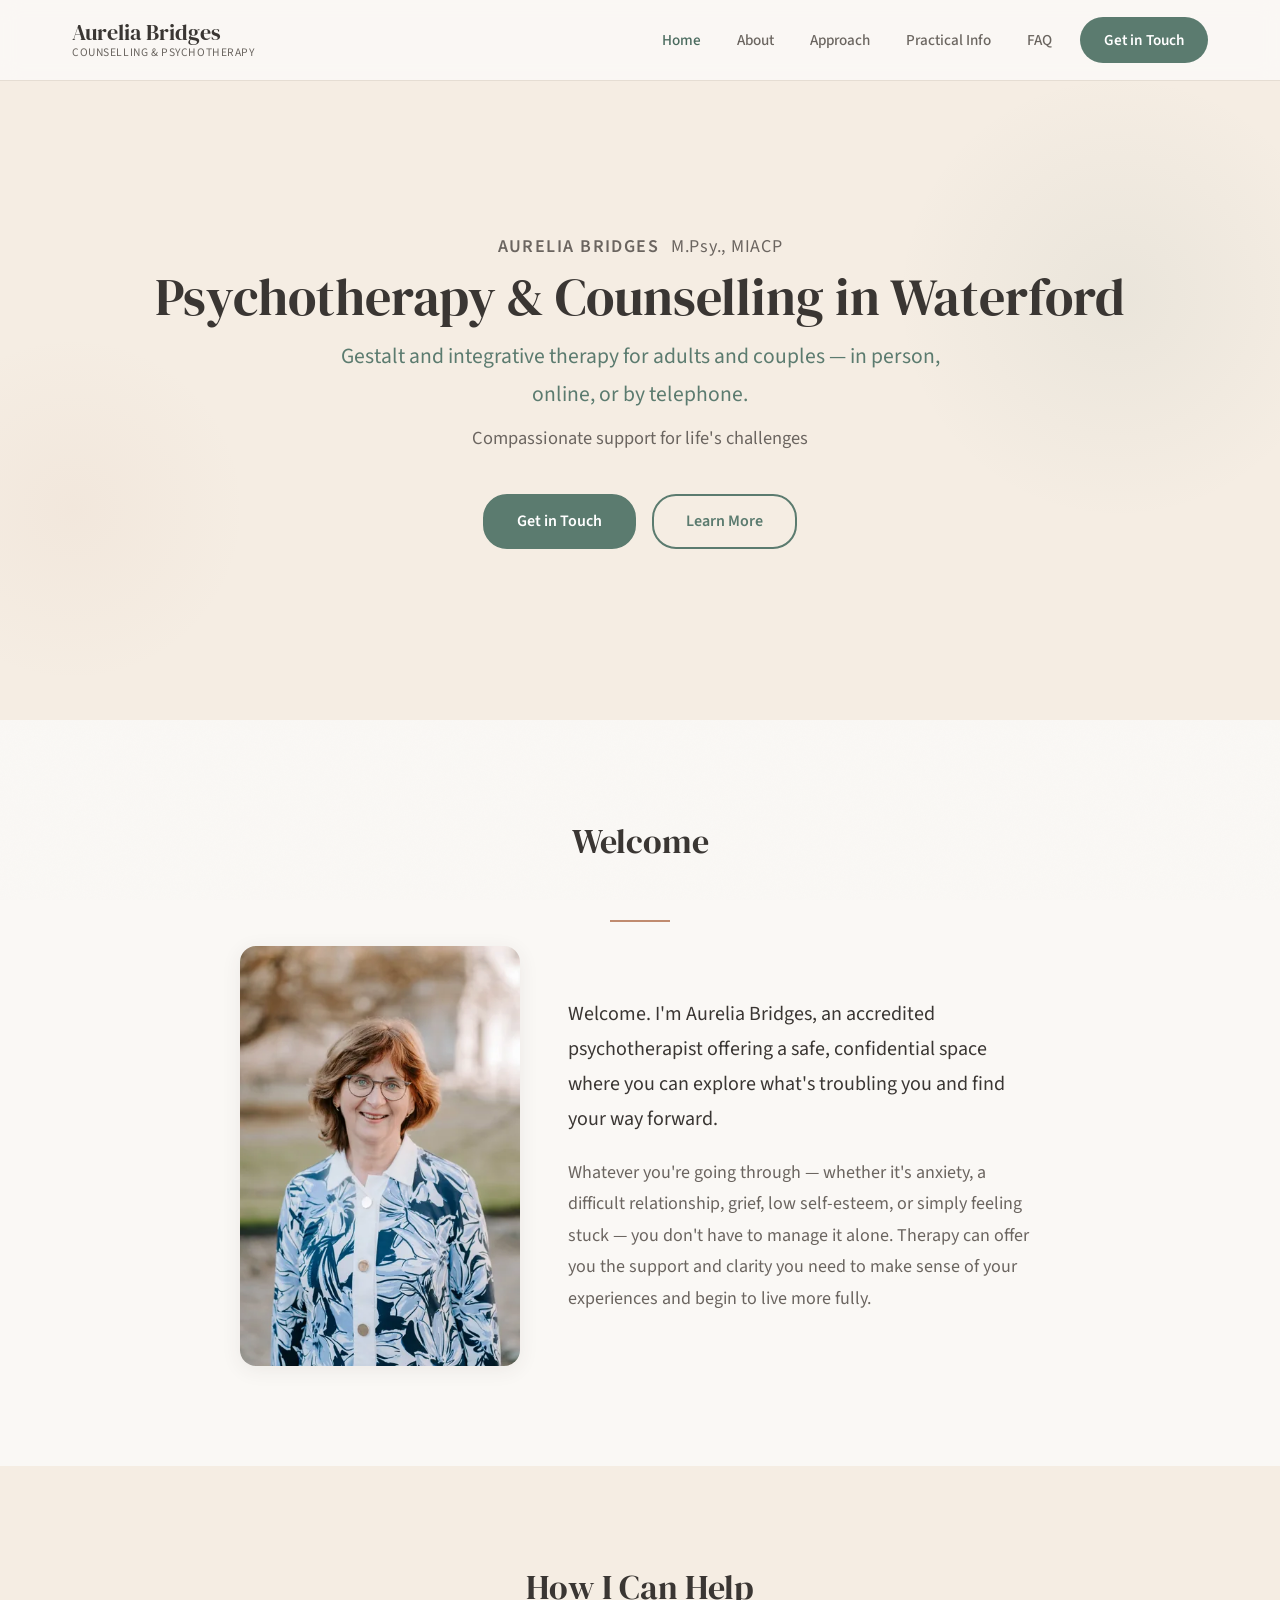
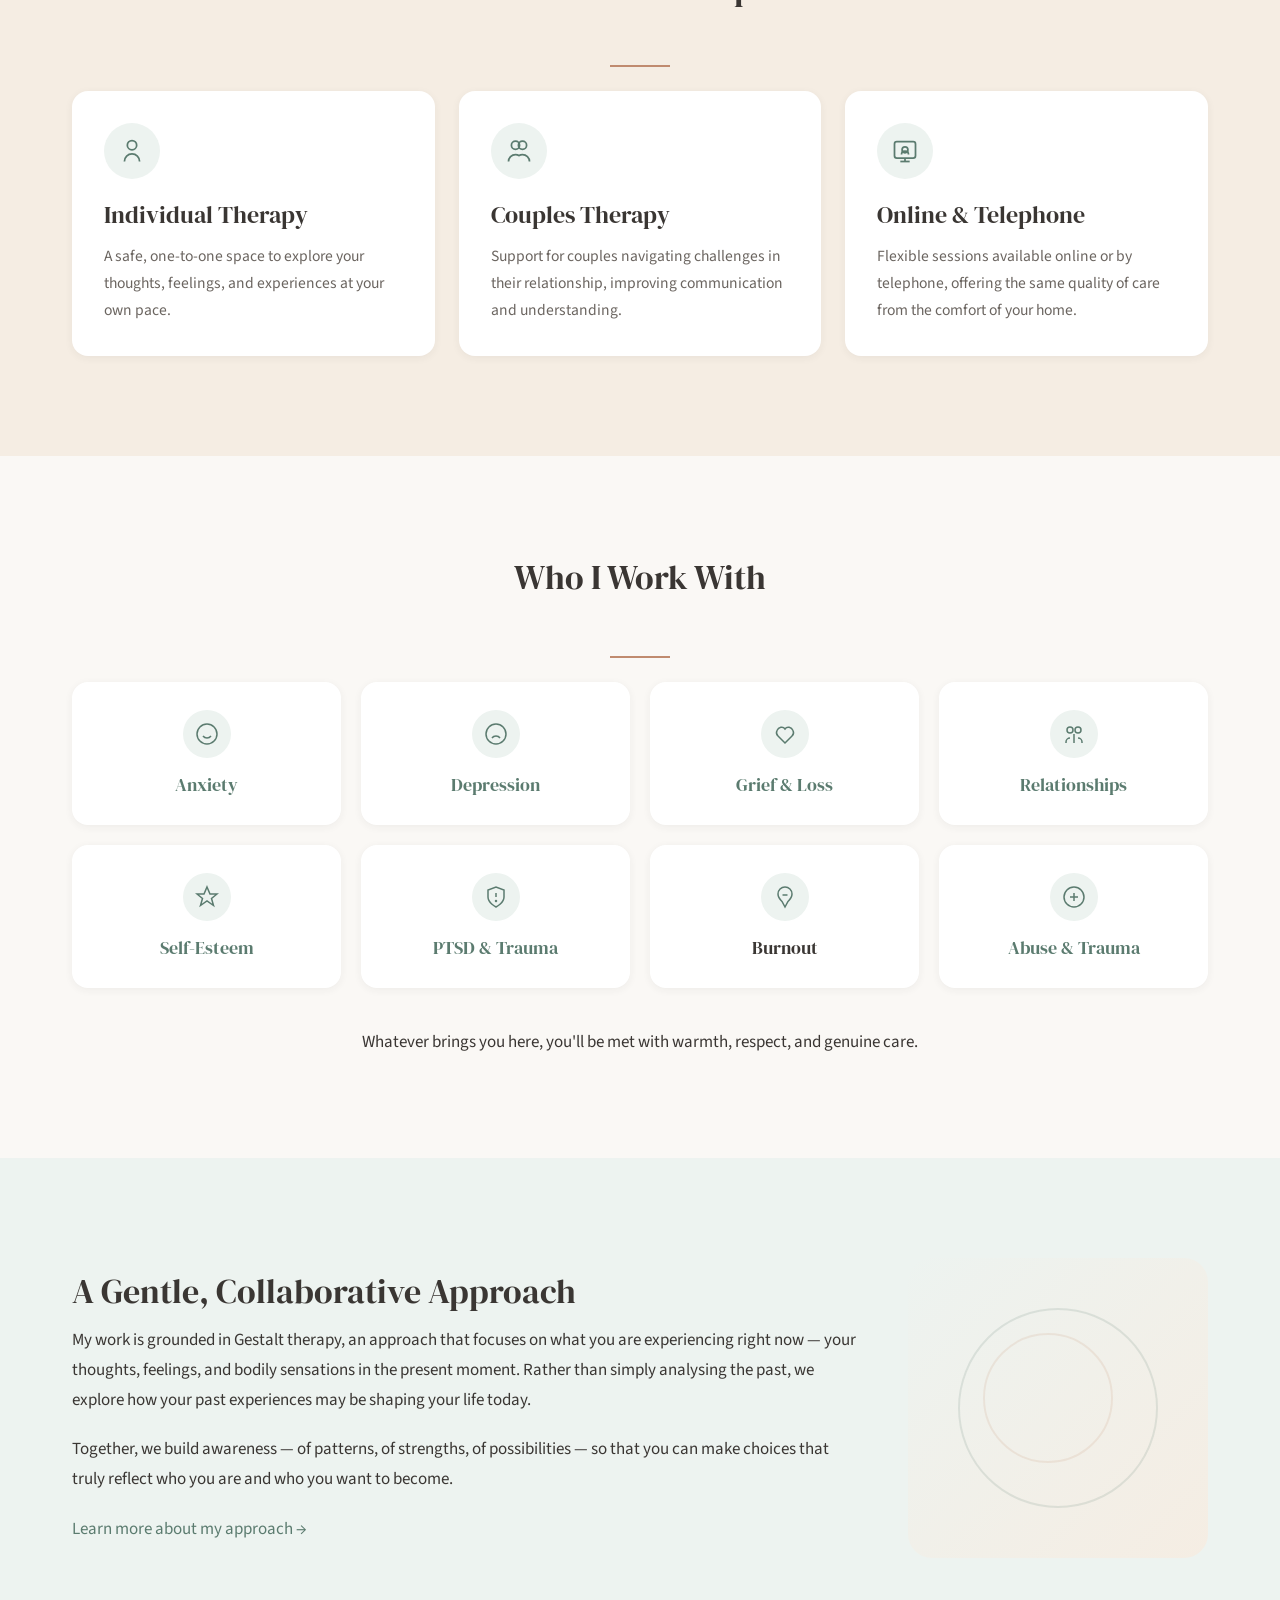
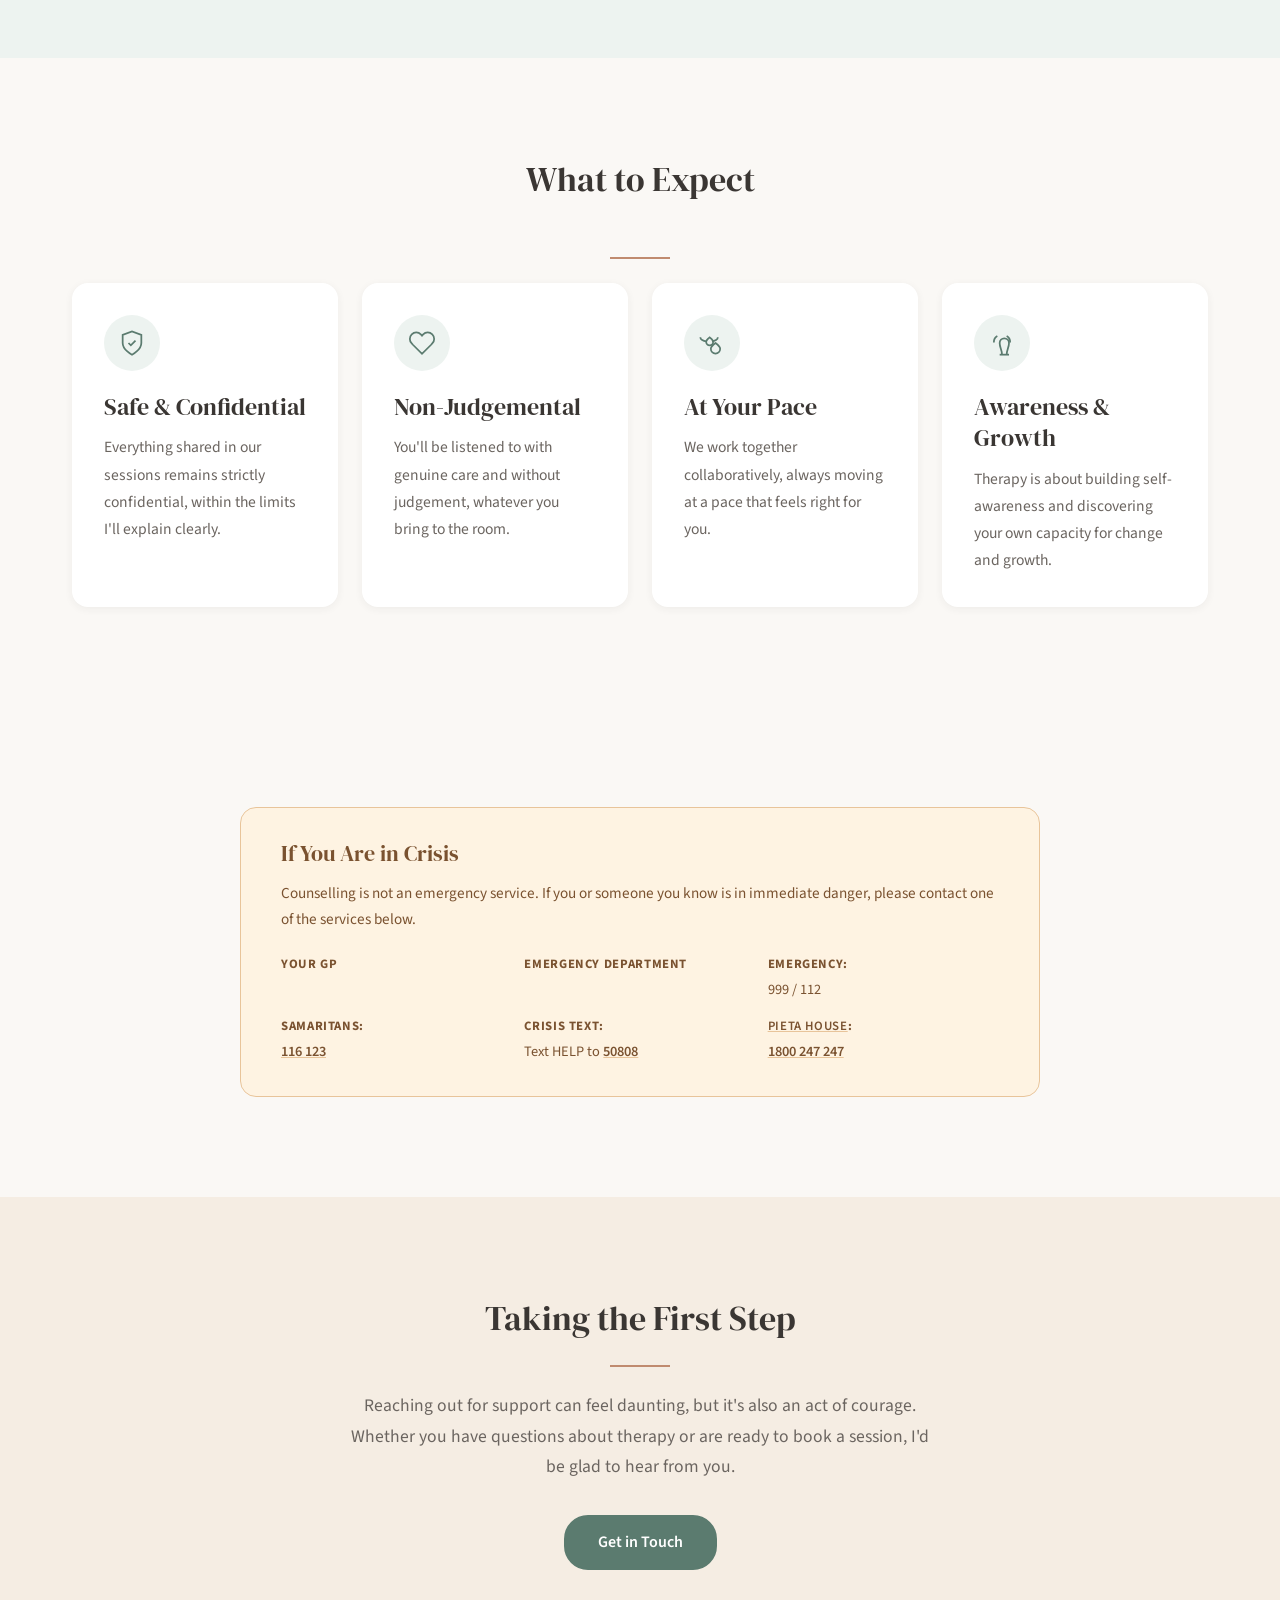
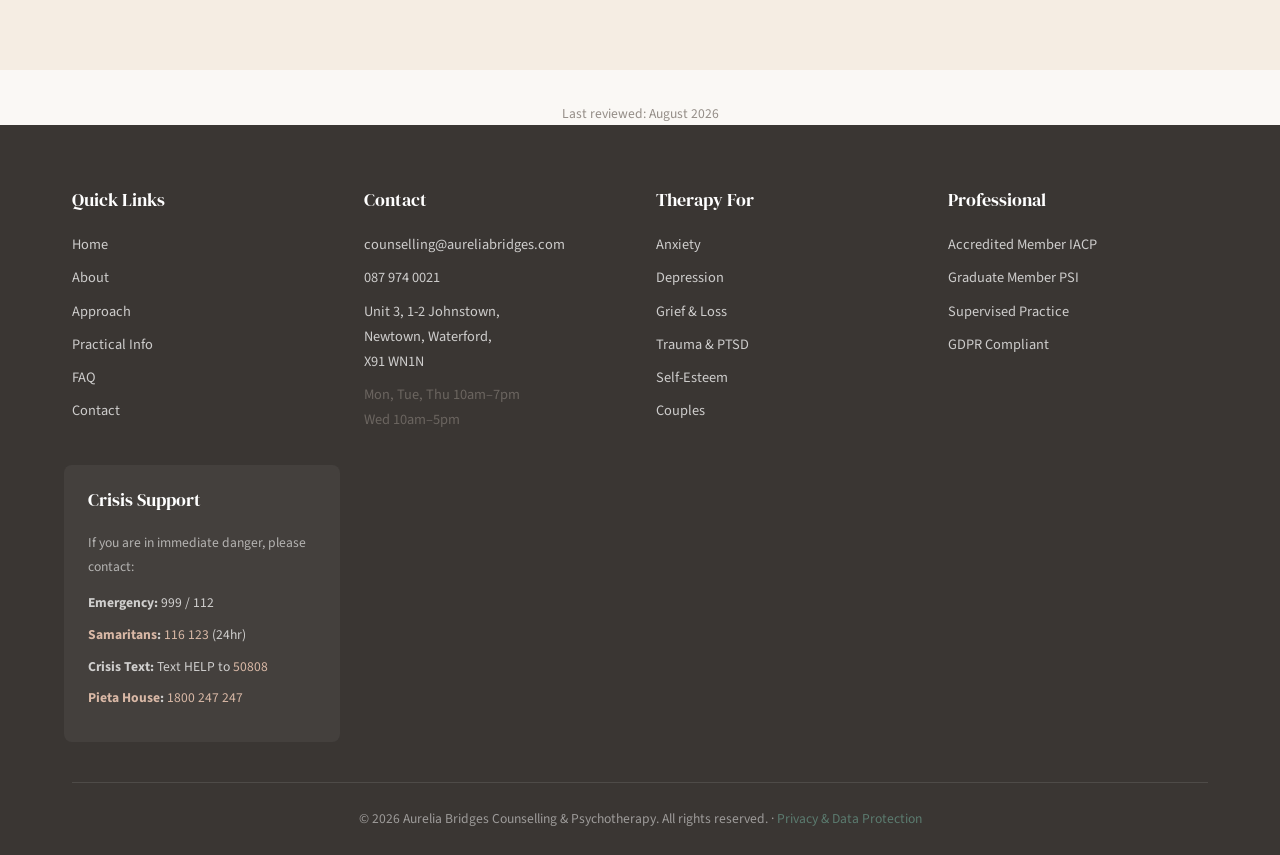
==== commit 3d1fc641: "Add verified geo coordinates, opening hours and canonical profile links The Google Business Profile " ====
--- a/index.html
+++ b/index.html
@@ -65,6 +65,40 @@
           "postalCode": "X91 WN1N",
           "addressCountry": "IE"
         },
+        "geo": {
+          "@type": "GeoCoordinates",
+          "latitude": 52.25622644431813,
+          "longitude": -7.110315356101002
+        },
+        "hasMap": "https://maps.app.goo.gl/xZQoaJa16oreXwZ17",
+        "openingHoursSpecification": [
+          {
+            "@type": "OpeningHoursSpecification",
+            "dayOfWeek": [
+              "Monday",
+              "Tuesday",
+              "Thursday"
+            ],
+            "opens": "10:00",
+            "closes": "19:00"
+          },
+          {
+            "@type": "OpeningHoursSpecification",
+            "dayOfWeek": "Wednesday",
+            "opens": "10:00",
+            "closes": "17:00"
+          },
+          {
+            "@type": "OpeningHoursSpecification",
+            "dayOfWeek": [
+              "Friday",
+              "Saturday",
+              "Sunday"
+            ],
+            "opens": "00:00",
+            "closes": "00:00"
+          }
+        ],
         "areaServed": [
           {
             "@type": "City",
@@ -90,7 +124,8 @@
           "@id": "https://aureliabridges.com/#aurelia"
         },
         "sameAs": [
-          "https://share.google/IdFxIATfYvMDcbGNU",
+          "https://maps.google.com/?cid=10024760264621159873",
+          "https://maps.app.goo.gl/xZQoaJa16oreXwZ17",
           "https://www.iacp.ie/",
           "https://www.psychologicalsociety.ie/"
         ],
@@ -179,7 +214,8 @@
         ],
         "knowsLanguage": "English",
         "sameAs": [
-          "https://share.google/IdFxIATfYvMDcbGNU"
+          "https://maps.google.com/?cid=10024760264621159873",
+          "https://maps.app.goo.gl/xZQoaJa16oreXwZ17"
         ]
       },
       {
@@ -560,6 +596,7 @@
             <li><a href="mailto:counselling@aureliabridges.com">counselling@aureliabridges.com</a></li>
             <li><a href="tel:+353879740021">087 974 0021</a></li>
             <li>Unit 3, 1-2 Johnstown,<br>Newtown, Waterford,<br>X91 WN1N</li>
+            <li class="footer-hours">Mon, Tue, Thu 10am&ndash;7pm<br>Wed 10am&ndash;5pm</li>
           </ul>
         </div>
         <div class="footer-col">
--- a/styles.css
+++ b/styles.css
@@ -1742,3 +1742,66 @@
 a.area-card h3 {
   color: var(--color-primary);
 }
+
+/* --- Opening hours --- */
+.hours-block {
+  max-width: var(--content-max);
+  margin: 0 auto 3rem;
+  background: var(--color-card);
+  border: 1px solid var(--color-border);
+  border-radius: var(--radius-md);
+  padding: 2rem;
+}
+
+.hours-block h3 {
+  margin-bottom: 1.25rem;
+  color: var(--color-primary);
+}
+
+.hours-table {
+  width: 100%;
+  border-collapse: collapse;
+}
+
+.hours-table th,
+.hours-table td {
+  text-align: left;
+  padding: 0.6rem 0;
+  border-bottom: 1px solid var(--color-border);
+  font-weight: 400;
+}
+
+.hours-table th {
+  color: var(--color-text);
+  width: 45%;
+}
+
+.hours-table td {
+  color: var(--color-text-light);
+  font-variant-numeric: tabular-nums;
+}
+
+.hours-table tr:last-child th,
+.hours-table tr:last-child td {
+  border-bottom: none;
+}
+
+.hours-table .closed {
+  color: var(--color-text-lighter);
+}
+
+.hours-note {
+  margin-top: 1.25rem;
+  font-size: 0.95rem;
+  color: var(--color-text-light);
+}
+
+.footer-hours {
+  color: var(--color-text-light);
+  font-size: 0.9rem;
+  margin-top: 0.5rem;
+}
+
+.directions-link {
+  font-weight: 600;
+}
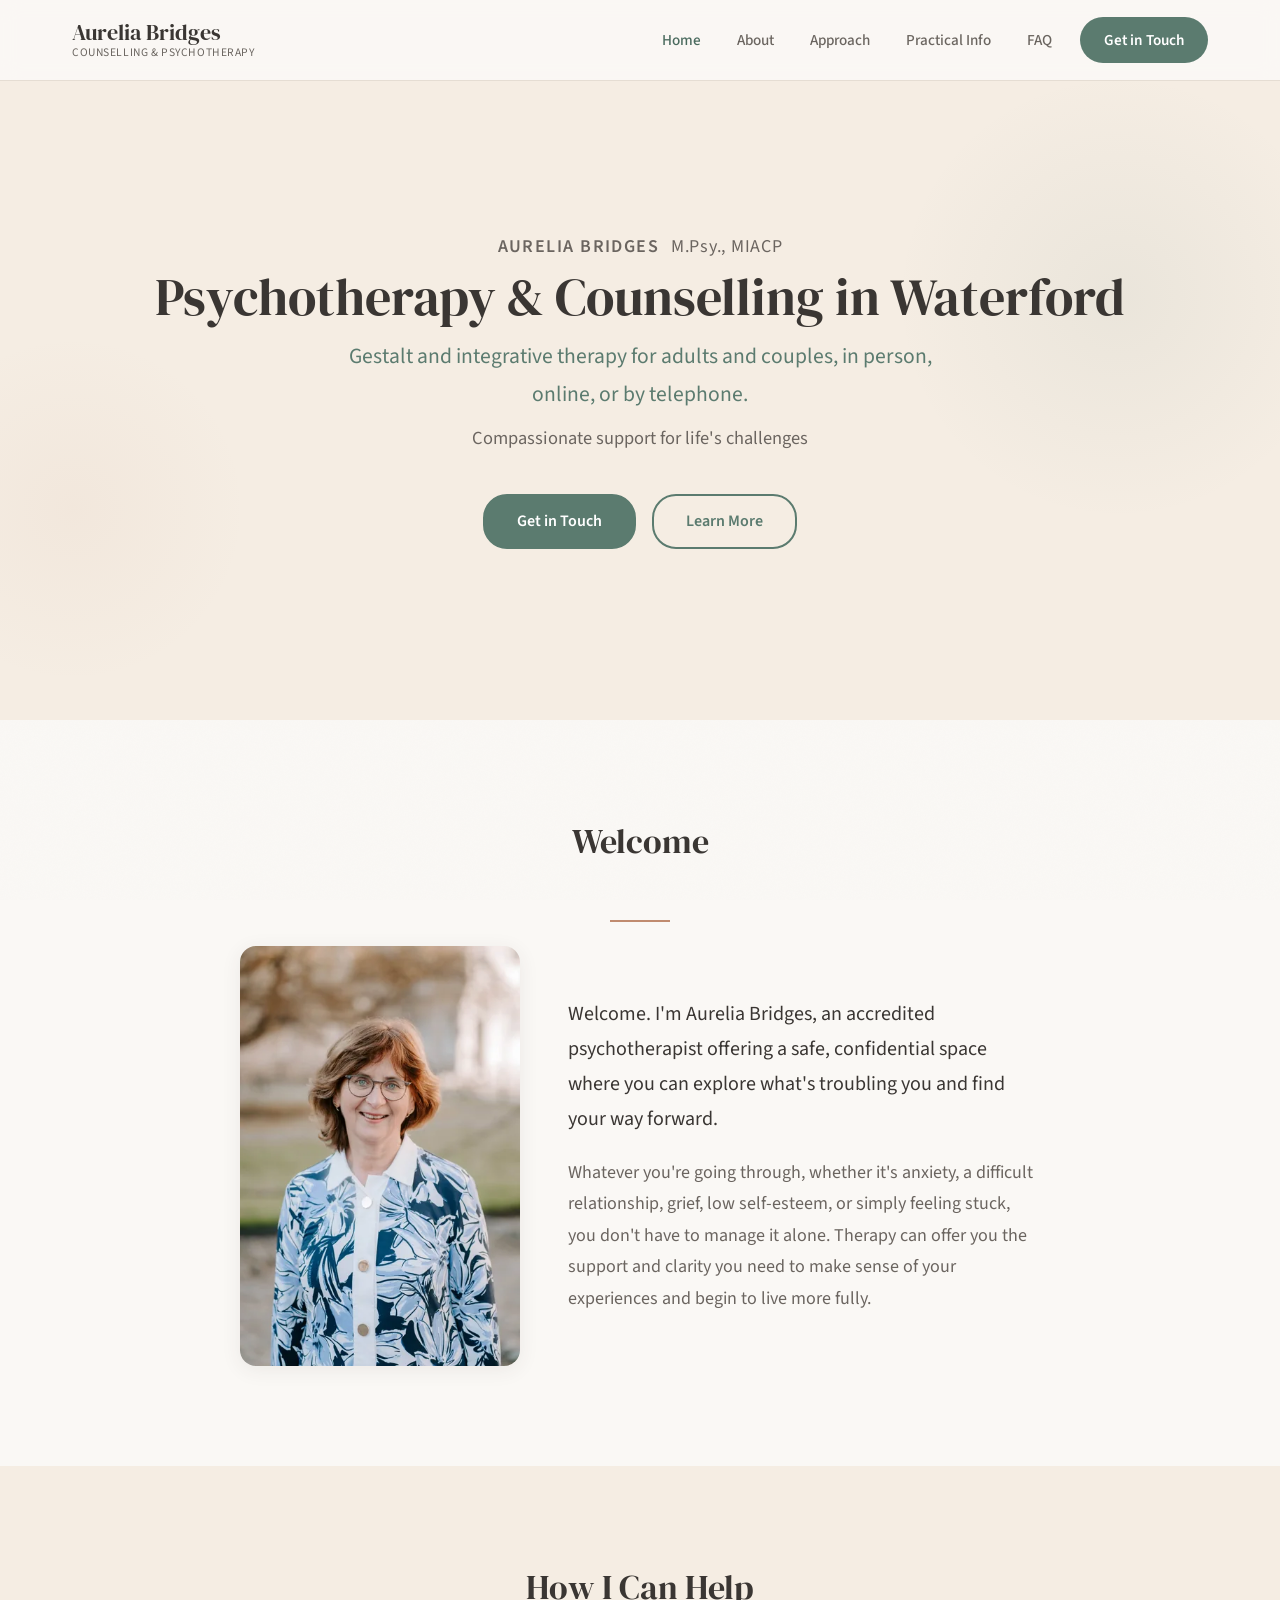
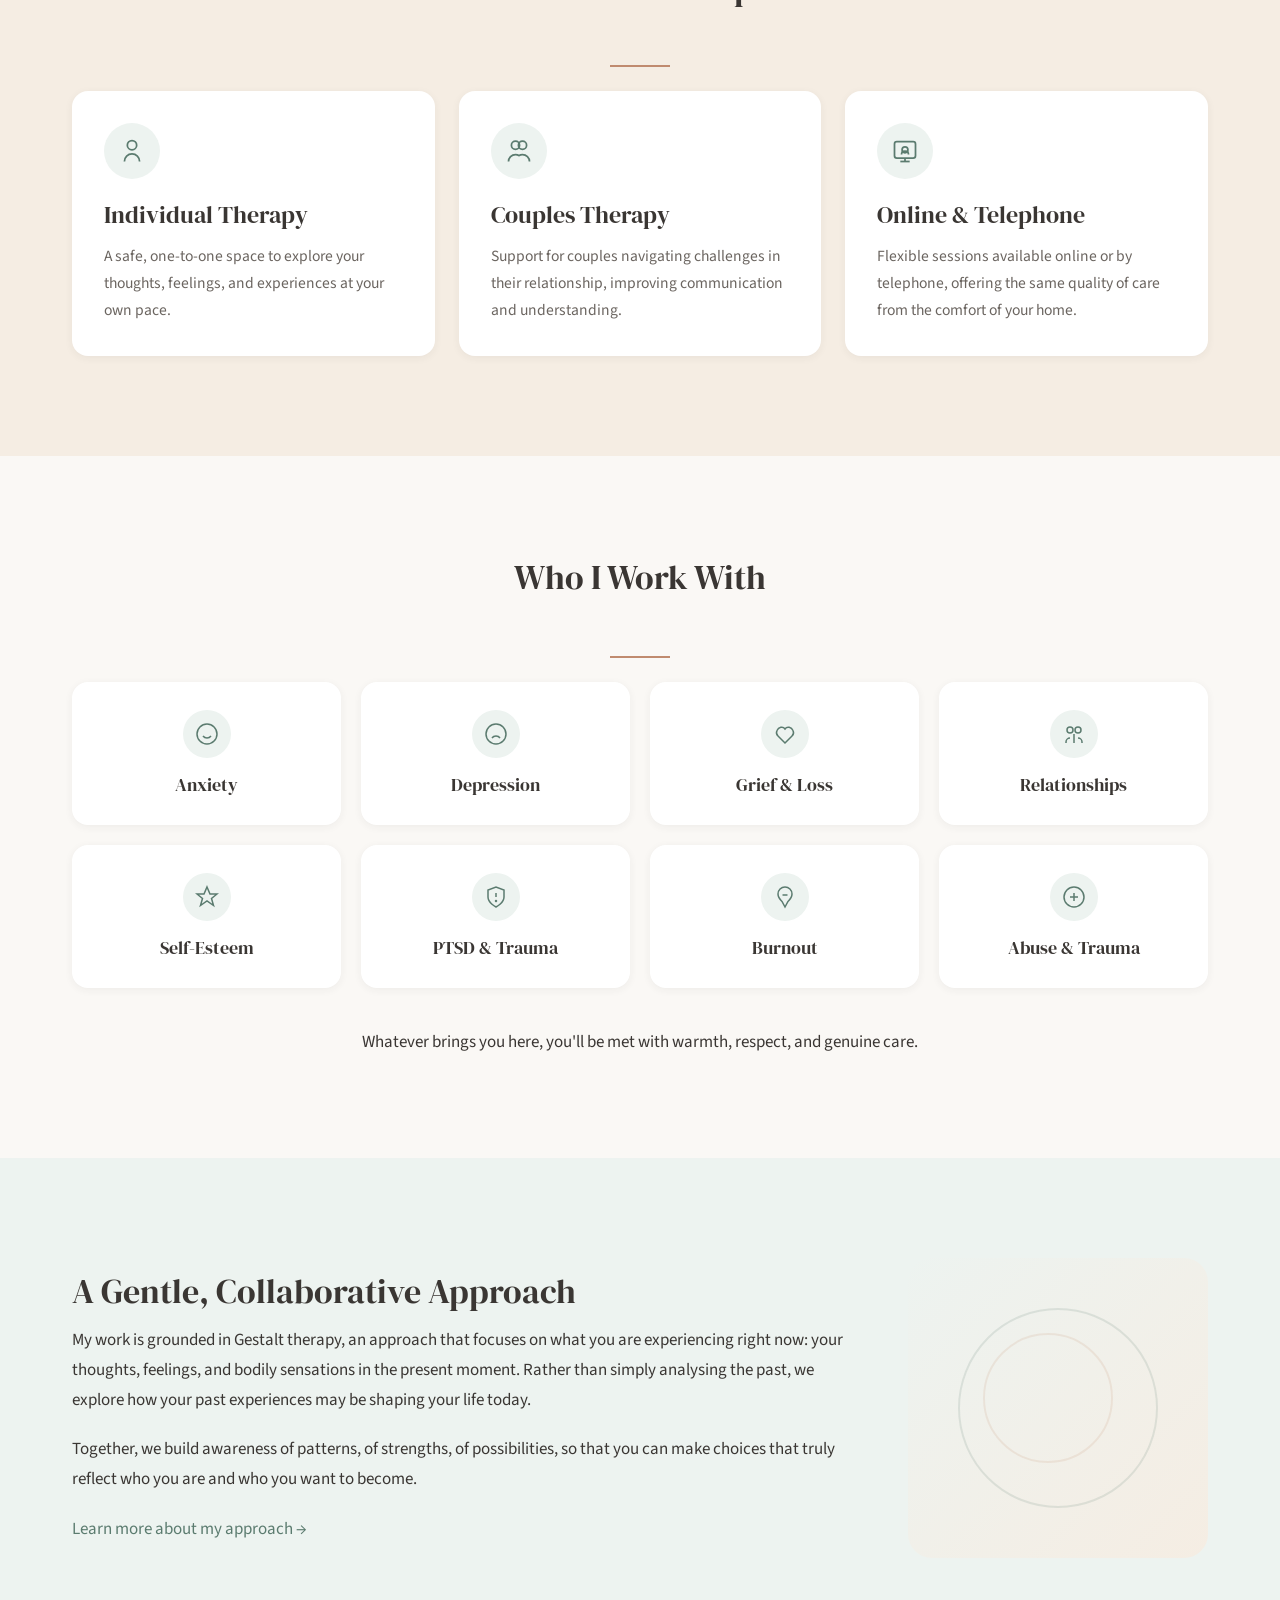
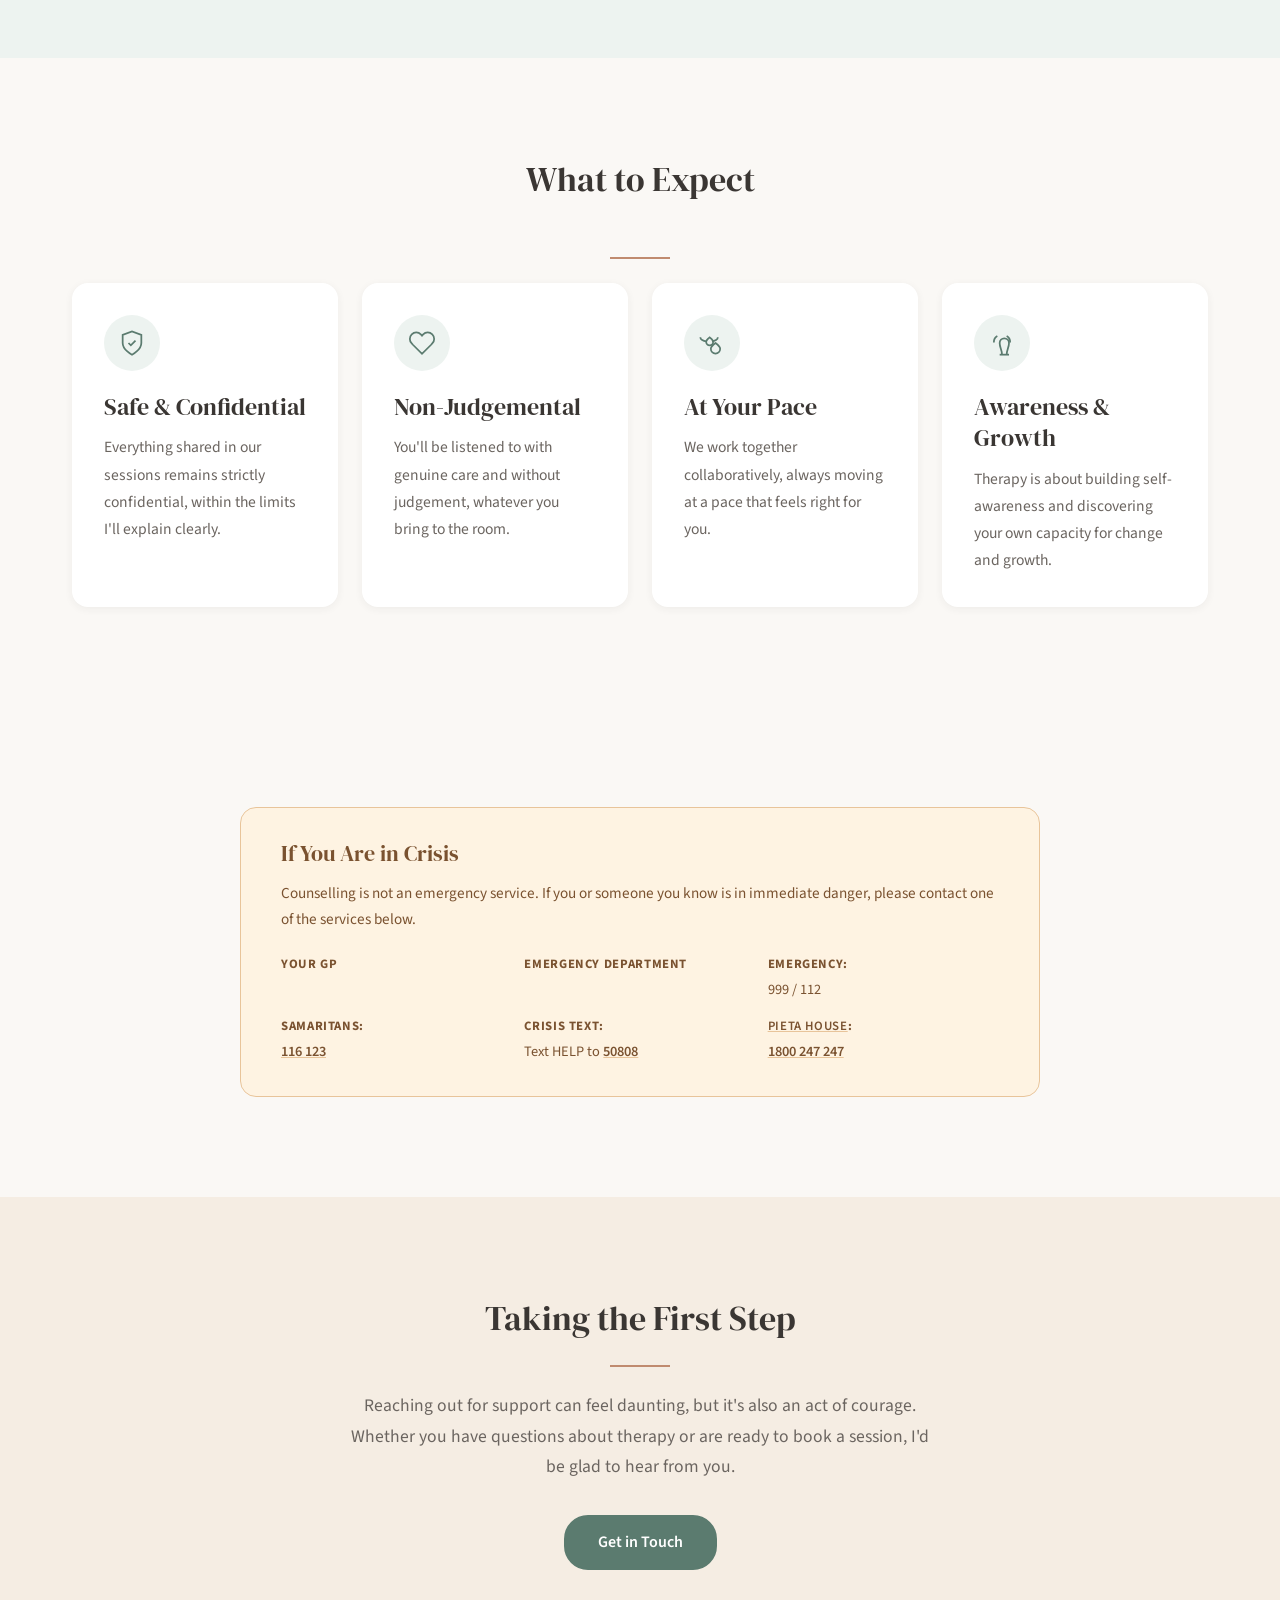
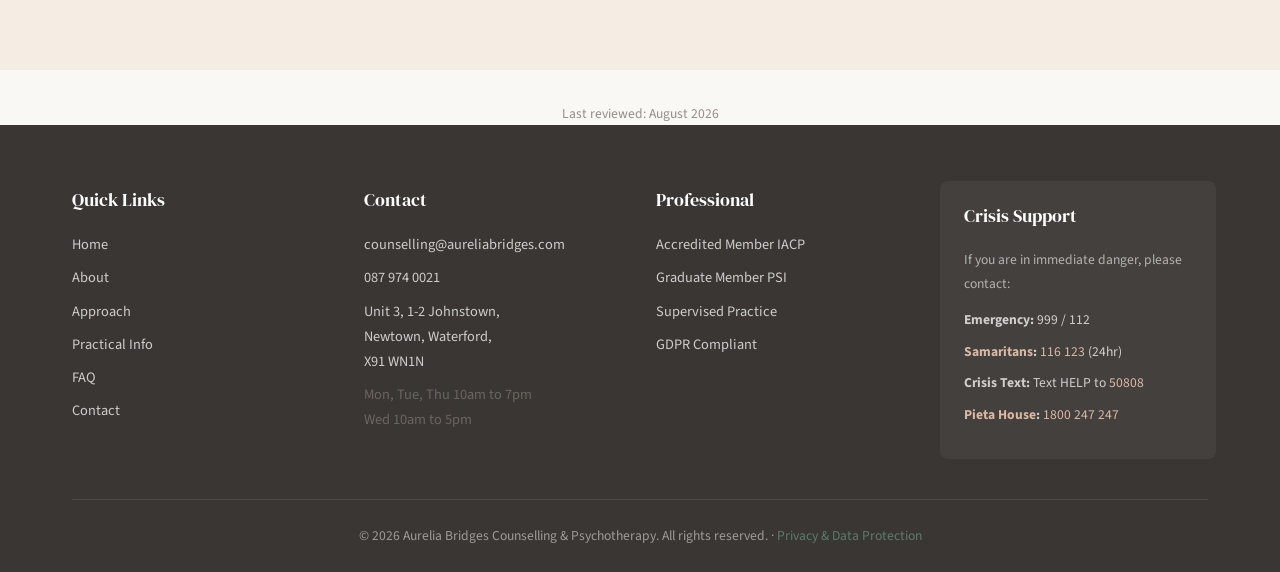
==== commit f0128365: "Hold back the condition pages, and remove em and en dashes from copy The six condition pages are wit" ====
--- a/index.html
+++ b/index.html
@@ -17,7 +17,7 @@
   <meta property="og:image" content="https://aureliabridges.com/og-image.jpg">
   <meta property="og:image:width" content="1200">
   <meta property="og:image:height" content="630">
-  <meta property="og:image:alt" content="Aurelia Bridges, M.Psy., MIACP — psychotherapy and counselling in Waterford">
+  <meta property="og:image:alt" content="Aurelia Bridges, M.Psy., MIACP. Psychotherapy and counselling in Waterford">
   <meta name="twitter:card" content="summary_large_image">
   <meta name="twitter:title" content="Psychotherapy & Counselling in Waterford">
   <meta name="twitter:description" content="Psychotherapy and counselling in Waterford with Aurelia Bridges, M.Psy., MIACP. Individual and couples therapy, in person, online and by telephone.">
@@ -281,7 +281,7 @@
       <div class="container">
         <p class="hero-eyebrow">Aurelia Bridges <span>M.Psy., MIACP</span></p>
         <h1>Psychotherapy &amp; Counselling in Waterford</h1>
-        <p class="hero-tagline">Gestalt and integrative therapy for adults and couples &mdash; in person, online, or by telephone.</p>
+        <p class="hero-tagline">Gestalt and integrative therapy for adults and couples, in person, online, or by telephone.</p>
         <p class="hero-subtagline">Compassionate support for life's challenges</p>
         <div class="hero-buttons">
           <a href="contact.html" class="btn btn-primary">Get in Touch</a>
@@ -305,7 +305,7 @@
           </div>
           <div class="content-width fade-in">
             <p>Welcome. I'm Aurelia Bridges, an accredited psychotherapist offering a safe, confidential space where you can explore what's troubling you and find your way forward.</p>
-            <p>Whatever you're going through — whether it's anxiety, a difficult relationship, grief, low self-esteem, or simply feeling stuck — you don't have to manage it alone. Therapy can offer you the support and clarity you need to make sense of your experiences and begin to live more fully.</p>
+            <p>Whatever you're going through, whether it's anxiety, a difficult relationship, grief, low self-esteem, or simply feeling stuck, you don't have to manage it alone. Therapy can offer you the support and clarity you need to make sense of your experiences and begin to live more fully.</p>
           </div>
         </div>
       </div>
@@ -367,7 +367,7 @@
         <hr class="section-divider">
         <div class="areas-grid">
 
-          <a href="anxiety-counselling-waterford.html" class="area-card fade-in">
+          <div class="area-card fade-in">
             <div class="area-card-icon">
               <svg xmlns="http://www.w3.org/2000/svg" viewBox="0 0 24 24" fill="none" stroke="currentColor" stroke-width="1.5" width="36" height="36" aria-hidden="true">
                 <path d="M12 2C6.5 2 2 6.5 2 12s4.5 10 10 10 10-4.5 10-10S17.5 2 12 2z"/>
@@ -377,9 +377,9 @@
               </svg>
             </div>
             <h3>Anxiety</h3>
-          </a>
-
-          <a href="depression-counselling-waterford.html" class="area-card fade-in fade-in-delay-1">
+          </div>
+
+          <div class="area-card fade-in fade-in-delay-1">
             <div class="area-card-icon">
               <svg xmlns="http://www.w3.org/2000/svg" viewBox="0 0 24 24" fill="none" stroke="currentColor" stroke-width="1.5" width="36" height="36" aria-hidden="true">
                 <path d="M12 2a10 10 0 1 0 0 20 10 10 0 0 0 0-20z"/>
@@ -389,18 +389,18 @@
               </svg>
             </div>
             <h3>Depression</h3>
-          </a>
-
-          <a href="grief-counselling-waterford.html" class="area-card fade-in fade-in-delay-2">
+          </div>
+
+          <div class="area-card fade-in fade-in-delay-2">
             <div class="area-card-icon">
               <svg xmlns="http://www.w3.org/2000/svg" viewBox="0 0 24 24" fill="none" stroke="currentColor" stroke-width="1.5" width="36" height="36" aria-hidden="true">
                 <path d="M19 14c1.5-1.5 2-3.5 1-5.5C18.5 5 14 4 12 7c-2-3-6.5-2-8 1.5-1 2-.5 4 1 5.5l7 7 7-7z"/>
               </svg>
             </div>
             <h3>Grief &amp; Loss</h3>
-          </a>
-
-          <a href="couples-counselling-waterford.html" class="area-card fade-in fade-in-delay-3">
+          </div>
+
+          <div class="area-card fade-in fade-in-delay-3">
             <div class="area-card-icon">
               <svg xmlns="http://www.w3.org/2000/svg" viewBox="0 0 24 24" fill="none" stroke="currentColor" stroke-width="1.5" width="36" height="36" aria-hidden="true">
                 <circle cx="8" cy="8" r="3"/>
@@ -411,18 +411,18 @@
               </svg>
             </div>
             <h3>Relationships</h3>
-          </a>
-
-          <a href="self-esteem-therapy-waterford.html" class="area-card fade-in">
+          </div>
+
+          <div class="area-card fade-in">
             <div class="area-card-icon">
               <svg xmlns="http://www.w3.org/2000/svg" viewBox="0 0 24 24" fill="none" stroke="currentColor" stroke-width="1.5" width="36" height="36" aria-hidden="true">
                 <path d="M12 2l3 7h7l-5.5 4.5 2 7L12 16l-6.5 4.5 2-7L2 9h7l3-7z"/>
               </svg>
             </div>
             <h3>Self-Esteem</h3>
-          </a>
-
-          <a href="trauma-therapy-waterford.html" class="area-card fade-in fade-in-delay-1">
+          </div>
+
+          <div class="area-card fade-in fade-in-delay-1">
             <div class="area-card-icon">
               <svg xmlns="http://www.w3.org/2000/svg" viewBox="0 0 24 24" fill="none" stroke="currentColor" stroke-width="1.5" width="36" height="36" aria-hidden="true">
                 <path d="M12 22s8-4 8-10V5l-8-3-8 3v7c0 6 8 10 8 10z"/>
@@ -431,7 +431,7 @@
               </svg>
             </div>
             <h3>PTSD &amp; Trauma</h3>
-          </a>
+          </div>
 
           <div class="area-card fade-in fade-in-delay-2">
             <div class="area-card-icon">
@@ -443,7 +443,7 @@
             <h3>Burnout</h3>
           </div>
 
-          <a href="trauma-therapy-waterford.html" class="area-card fade-in fade-in-delay-3">
+          <div class="area-card fade-in fade-in-delay-3">
             <div class="area-card-icon">
               <svg xmlns="http://www.w3.org/2000/svg" viewBox="0 0 24 24" fill="none" stroke="currentColor" stroke-width="1.5" width="36" height="36" aria-hidden="true">
                 <path d="M12 22c5.5 0 10-4.5 10-10S17.5 2 12 2 2 6.5 2 12s4.5 10 10 10z"/>
@@ -452,7 +452,7 @@
               </svg>
             </div>
             <h3>Abuse &amp; Trauma</h3>
-          </a>
+          </div>
 
         </div>
         <p class="text-center content-width">Whatever brings you here, you'll be met with warmth, respect, and genuine care.</p>
@@ -465,8 +465,8 @@
         <div class="approach-brief">
           <div class="approach-brief-content">
             <h2>A Gentle, Collaborative Approach</h2>
-            <p>My work is grounded in Gestalt therapy, an approach that focuses on what you are experiencing right now — your thoughts, feelings, and bodily sensations in the present moment. Rather than simply analysing the past, we explore how your past experiences may be shaping your life today.</p>
-            <p>Together, we build awareness — of patterns, of strengths, of possibilities — so that you can make choices that truly reflect who you are and who you want to become.</p>
+            <p>My work is grounded in Gestalt therapy, an approach that focuses on what you are experiencing right now: your thoughts, feelings, and bodily sensations in the present moment. Rather than simply analysing the past, we explore how your past experiences may be shaping your life today.</p>
+            <p>Together, we build awareness of patterns, of strengths, of possibilities, so that you can make choices that truly reflect who you are and who you want to become.</p>
             <a href="approach.html" class="approach-link">Learn more about my approach &rarr;</a>
           </div>
           <div class="approach-brief-visual" aria-hidden="true"></div>
@@ -596,18 +596,7 @@
             <li><a href="mailto:counselling@aureliabridges.com">counselling@aureliabridges.com</a></li>
             <li><a href="tel:+353879740021">087 974 0021</a></li>
             <li>Unit 3, 1-2 Johnstown,<br>Newtown, Waterford,<br>X91 WN1N</li>
-            <li class="footer-hours">Mon, Tue, Thu 10am&ndash;7pm<br>Wed 10am&ndash;5pm</li>
-          </ul>
-        </div>
-        <div class="footer-col">
-          <h3>Therapy For</h3>
-          <ul>
-            <li><a href="anxiety-counselling-waterford.html">Anxiety</a></li>
-            <li><a href="depression-counselling-waterford.html">Depression</a></li>
-            <li><a href="grief-counselling-waterford.html">Grief &amp; Loss</a></li>
-            <li><a href="trauma-therapy-waterford.html">Trauma &amp; PTSD</a></li>
-            <li><a href="self-esteem-therapy-waterford.html">Self-Esteem</a></li>
-            <li><a href="couples-counselling-waterford.html">Couples</a></li>
+            <li class="footer-hours">Mon, Tue, Thu 10am to 7pm<br>Wed 10am to 5pm</li>
           </ul>
         </div>
         <div class="footer-col">
--- a/styles.css
+++ b/styles.css
@@ -1726,22 +1726,6 @@
   border: 0;
 }
 
-/* --- Condition cards are links now; keep them looking like cards --- */
-a.area-card {
-  text-decoration: none;
-  color: inherit;
-  transition: transform var(--transition), box-shadow var(--transition);
-}
-
-a.area-card:hover,
-a.area-card:focus-visible {
-  transform: translateY(-3px);
-  box-shadow: var(--shadow-md);
-}
-
-a.area-card h3 {
-  color: var(--color-primary);
-}
 
 /* --- Opening hours --- */
 .hours-block {
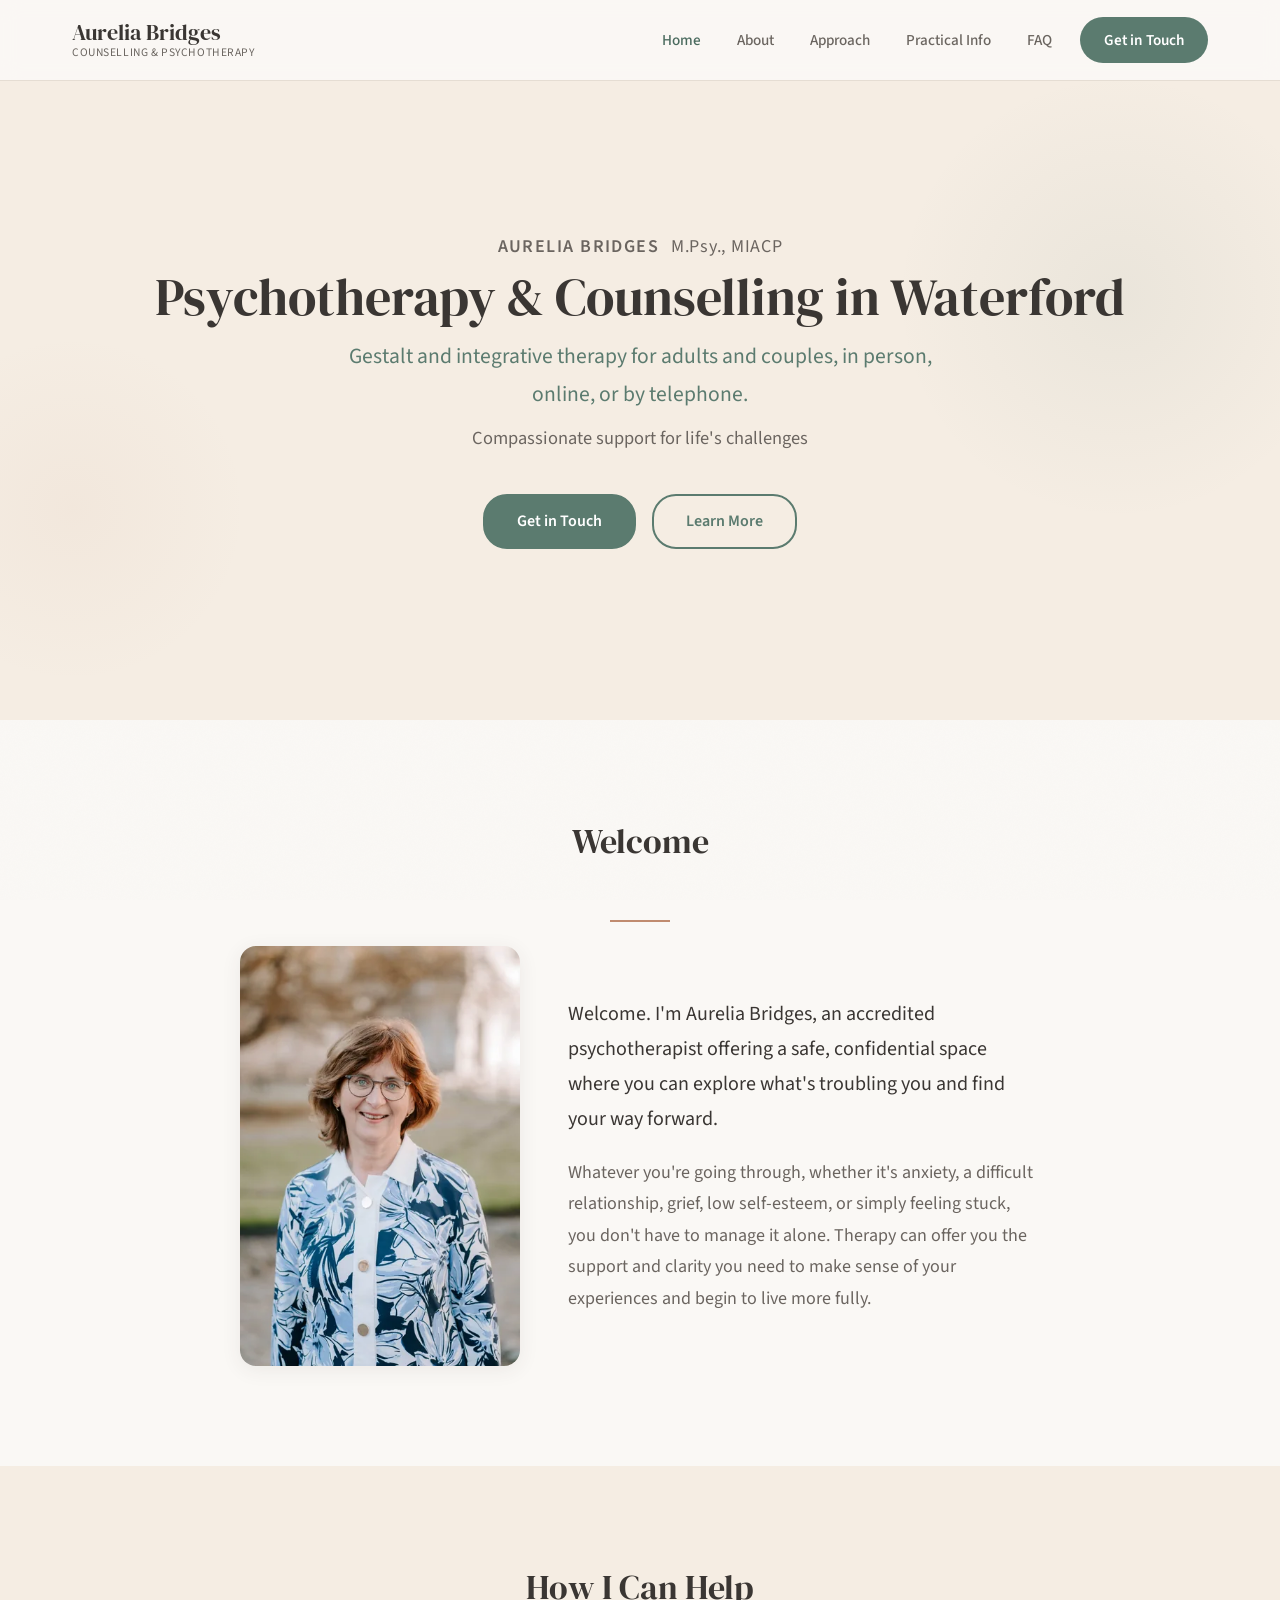
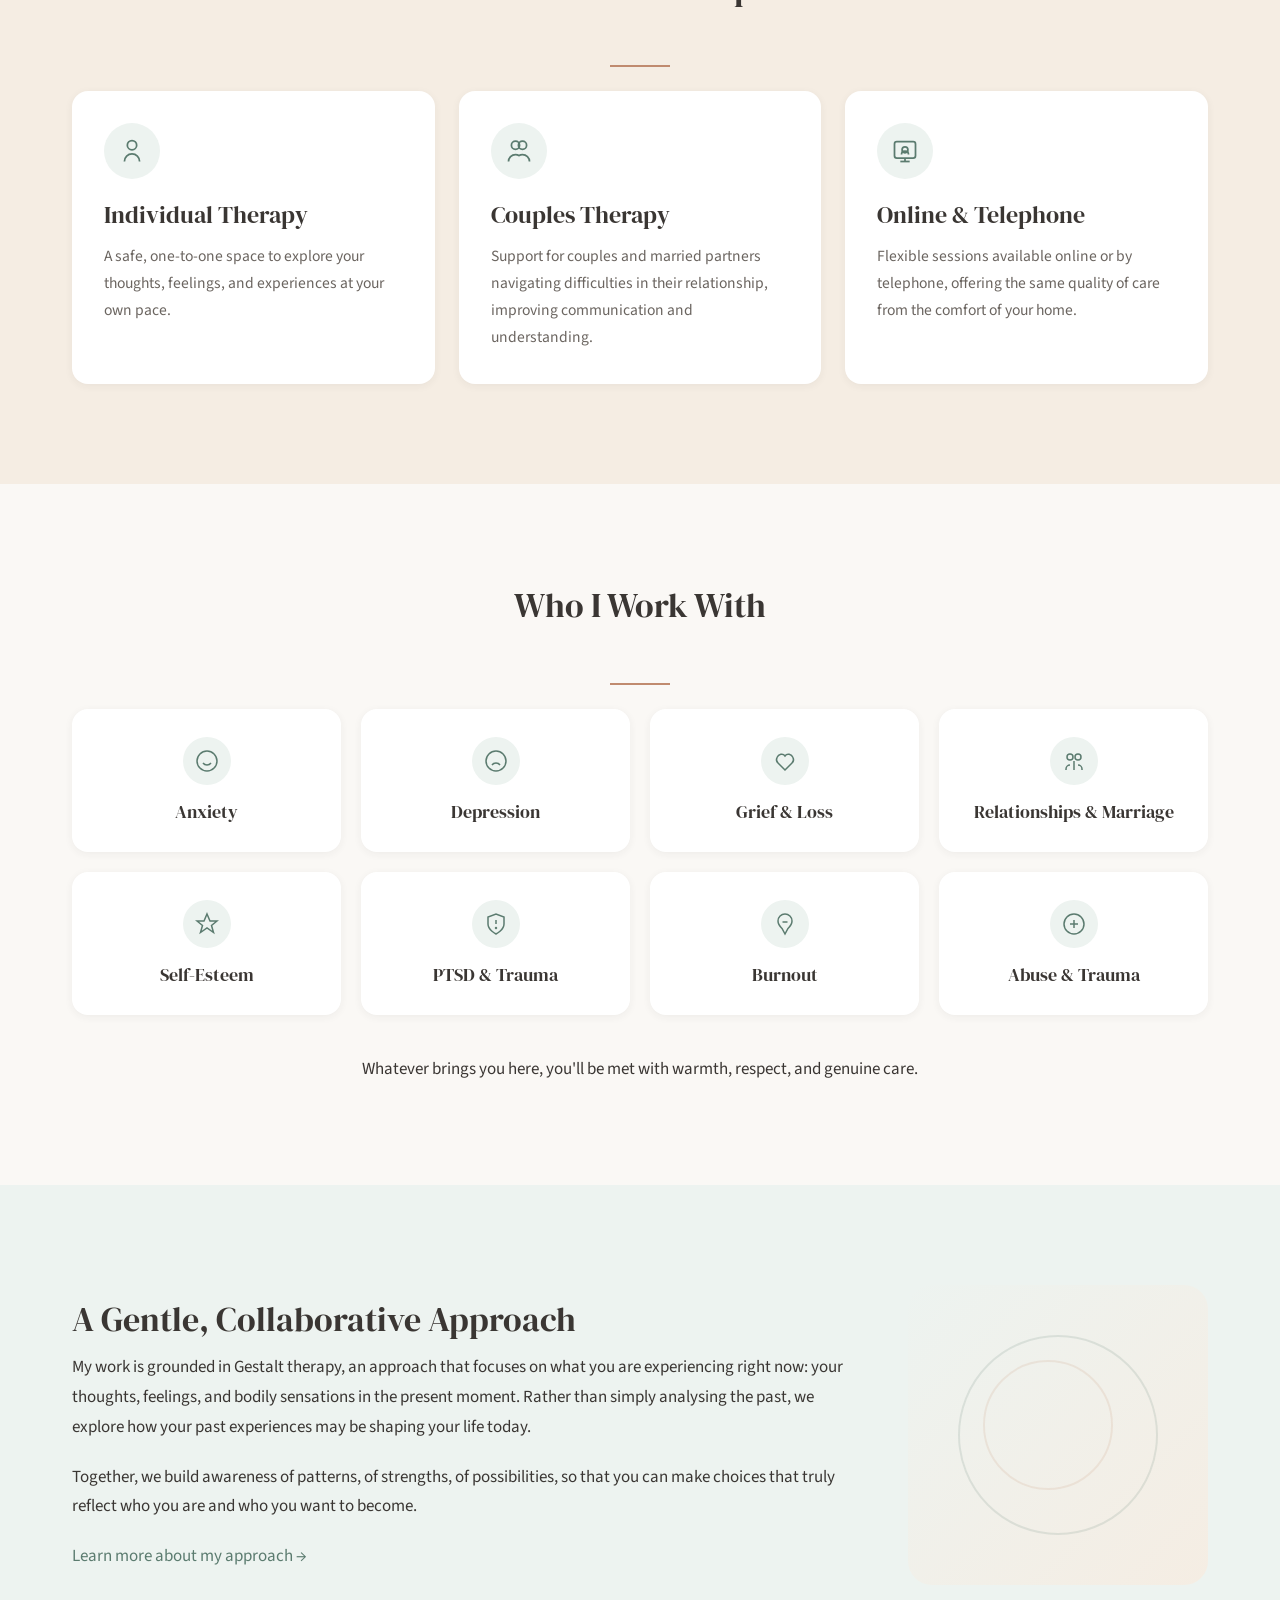
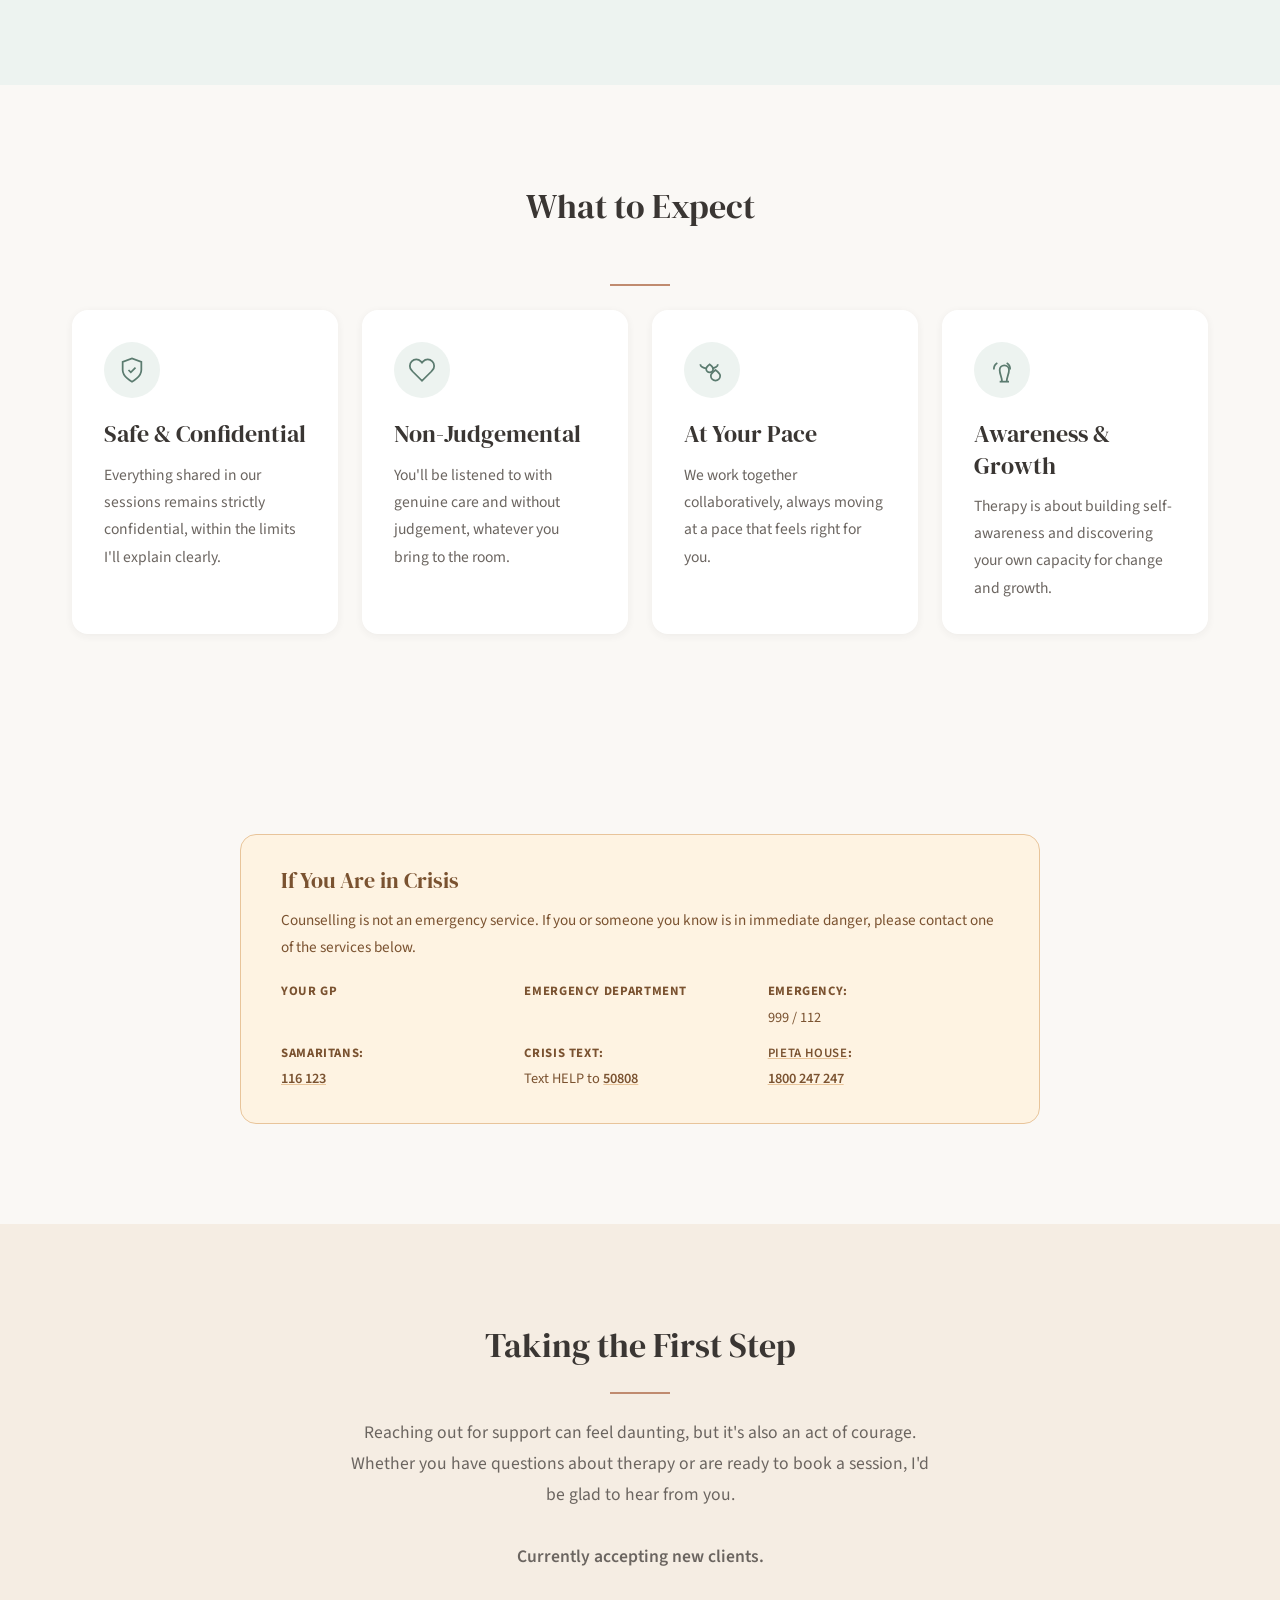
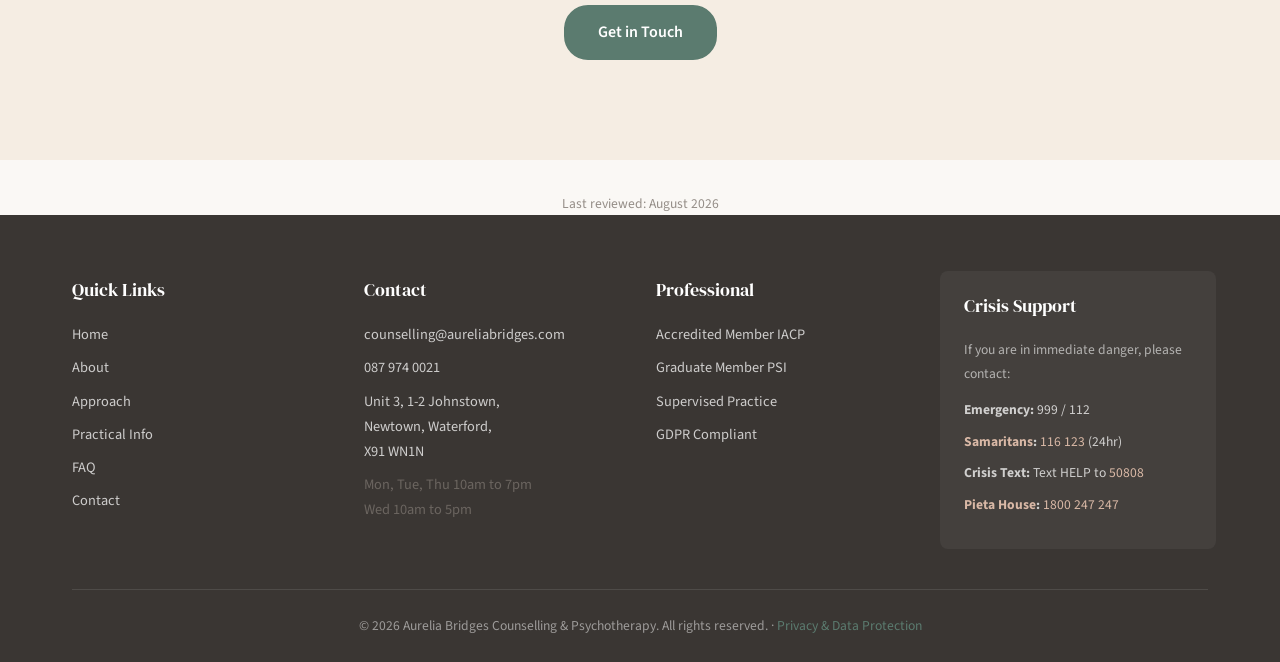
==== commit 906d7bdb: "Add availability line, marriage wording, and correct the Person schema Implements the three approved" ====
--- a/index.html
+++ b/index.html
@@ -4,12 +4,12 @@
   <meta charset="UTF-8">
   <meta name="viewport" content="width=device-width, initial-scale=1.0">
   <title>Aurelia Bridges | Psychotherapy &amp; Counselling in Waterford</title>
-  <meta name="description" content="Psychotherapy and counselling in Waterford with Aurelia Bridges, M.Psy., MIACP. Individual and couples therapy, in person, online and by telephone.">
+  <meta name="description" content="Psychotherapy and counselling in Waterford with Aurelia Bridges, M.Psy., MIACP. Individual, couples and marriage counselling, in person, online and by telephone.">
   <link rel="canonical" href="https://aureliabridges.com/">
 
   <!-- Open Graph -->
   <meta property="og:title" content="Aurelia Bridges | Psychotherapy &amp; Counselling in Waterford">
-  <meta property="og:description" content="Psychotherapy and counselling in Waterford with Aurelia Bridges, M.Psy., MIACP. Individual and couples therapy, in person, online and by telephone.">
+  <meta property="og:description" content="Psychotherapy and counselling in Waterford with Aurelia Bridges, M.Psy., MIACP. Individual, couples and marriage counselling, in person, online and by telephone.">
   <meta property="og:type" content="website">
   <meta property="og:url" content="https://aureliabridges.com/">
   <meta property="og:site_name" content="Aurelia Bridges Counselling &amp; Psychotherapy">
@@ -20,7 +20,7 @@
   <meta property="og:image:alt" content="Aurelia Bridges, M.Psy., MIACP. Psychotherapy and counselling in Waterford">
   <meta name="twitter:card" content="summary_large_image">
   <meta name="twitter:title" content="Psychotherapy & Counselling in Waterford">
-  <meta name="twitter:description" content="Psychotherapy and counselling in Waterford with Aurelia Bridges, M.Psy., MIACP. Individual and couples therapy, in person, online and by telephone.">
+  <meta name="twitter:description" content="Psychotherapy and counselling in Waterford with Aurelia Bridges, M.Psy., MIACP. Individual, couples and marriage counselling, in person, online and by telephone.">
   <meta name="twitter:image" content="https://aureliabridges.com/og-image.jpg">
 
   <!-- Favicon -->
@@ -49,6 +49,7 @@
         ],
         "@id": "https://aureliabridges.com/#practice",
         "name": "Aurelia Bridges Counselling & Psychotherapy",
+        "alternateName": "Counselling & Psychotherapy Aurelia Bridges",
         "url": "https://aureliabridges.com/",
         "telephone": "+353879740021",
         "email": "counselling@aureliabridges.com",
@@ -59,16 +60,16 @@
         "paymentAccepted": "Cash, Bank transfer, Revolut",
         "address": {
           "@type": "PostalAddress",
-          "streetAddress": "Unit 3, 1-2 Johnstown, Newtown",
-          "addressLocality": "Waterford",
-          "addressRegion": "County Waterford",
+          "streetAddress": "Unit 3, 1-2 Johnstown",
+          "addressLocality": "Newtown, Waterford",
+          "addressRegion": "Co. Waterford",
           "postalCode": "X91 WN1N",
           "addressCountry": "IE"
         },
         "geo": {
           "@type": "GeoCoordinates",
-          "latitude": 52.25622644431813,
-          "longitude": -7.110315356101002
+          "latitude": 52.2562625,
+          "longitude": -7.1102997
         },
         "hasMap": "https://maps.app.goo.gl/xZQoaJa16oreXwZ17",
         "openingHoursSpecification": [
@@ -180,26 +181,18 @@
         "name": "Aurelia Bridges",
         "honorificSuffix": "M.Psy., MIACP",
         "jobTitle": "Psychotherapist",
-        "description": "Gestalt and integrative psychotherapist practising in Waterford, Ireland.",
+        "description": "Accredited member of the Irish Association for Counselling and Psychotherapy (IACP) and graduate member of the Psychological Society of Ireland (PSI). Holds a Master of Psychology and a Diploma in Gestalt Therapy.",
         "url": "https://aureliabridges.com/about.html",
         "image": "https://aureliabridges.com/images/aurelia-profile.jpeg",
         "worksFor": {
           "@id": "https://aureliabridges.com/#practice"
         },
-        "memberOf": [
-          {
-            "@type": "Organization",
-            "name": "Irish Association for Counselling and Psychotherapy",
-            "alternateName": "IACP",
-            "url": "https://www.iacp.ie/"
-          },
-          {
-            "@type": "Organization",
-            "name": "Psychological Society of Ireland",
-            "alternateName": "PSI",
-            "url": "https://www.psychologicalsociety.ie/"
-          }
-        ],
+        "memberOf": {
+          "@type": "Organization",
+          "name": "Irish Association for Counselling and Psychotherapy",
+          "alternateName": "IACP",
+          "url": "https://www.iacp.ie/"
+        },
         "knowsAbout": [
           "Gestalt therapy",
           "Psychotherapy",
@@ -233,7 +226,7 @@
         "@id": "https://aureliabridges.com/#page",
         "url": "https://aureliabridges.com/",
         "name": "Psychotherapy & Counselling in Waterford",
-        "description": "Psychotherapy and counselling in Waterford with Aurelia Bridges, M.Psy., MIACP. Individual and couples therapy, in person, online and by telephone.",
+        "description": "Psychotherapy and counselling in Waterford with Aurelia Bridges, M.Psy., MIACP. Individual, couples and marriage counselling, in person, online and by telephone.",
         "isPartOf": {
           "@id": "https://aureliabridges.com/#website"
         },
@@ -339,7 +332,7 @@
               </svg>
             </div>
             <h3>Couples Therapy</h3>
-            <p>Support for couples navigating challenges in their relationship, improving communication and understanding.</p>
+            <p>Support for couples and married partners navigating difficulties in their relationship, improving communication and understanding.</p>
           </div>
 
           <div class="card fade-in fade-in-delay-2">
@@ -410,7 +403,7 @@
                 <path d="M12 12v9"/>
               </svg>
             </div>
-            <h3>Relationships</h3>
+            <h3>Relationships &amp; Marriage</h3>
           </div>
 
           <div class="area-card fade-in">
@@ -568,6 +561,9 @@
         <h2 class="section-header">Taking the First Step</h2>
         <hr class="section-divider">
         <p>Reaching out for support can feel daunting, but it's also an act of courage. Whether you have questions about therapy or are ready to book a session, I'd be glad to hear from you.</p>
+        <!-- AVAILABILITY STATUS: update or delete this block when availability changes -->
+        <p class="availability">Currently accepting new clients.</p>
+        <!-- /AVAILABILITY STATUS -->
         <a href="contact.html" class="btn btn-primary">Get in Touch</a>
       </div>
     </section>
--- a/styles.css
+++ b/styles.css
@@ -884,32 +884,13 @@
 }
 
 /* --- Practical Info Page --- */
-.pricing-cards {
-  display: grid;
-  grid-template-columns: repeat(2, 1fr);
-  gap: 1.5rem;
-  max-width: 700px;
-  margin: 0 auto;
-}
-
-.pricing-card {
-  background: var(--color-card);
-  border-radius: var(--radius-md);
-  padding: 2.5rem 2rem;
-  text-align: center;
-  box-shadow: var(--shadow-sm);
-  border-top: 4px solid var(--color-primary);
-  transition: transform var(--transition), box-shadow var(--transition);
-}
+
 
 .pricing-card:hover {
   transform: translateY(-4px);
   box-shadow: var(--shadow-md);
 }
 
-.pricing-card h3 {
-  margin-bottom: 0.5rem;
-}
 
 .pricing-card .price {
   font-family: var(--font-heading);
@@ -1052,24 +1033,45 @@
 }
 
 .faq-answer {
+  /* Closed, one line of the answer stays visible as a preview; open, the
+     row grows to fit. minmax keeps the peek fixed while the fr part
+     animates. */
   display: grid;
-  grid-template-rows: 0fr;
+  grid-template-rows: minmax(1.9rem, 0fr);
   overflow: hidden;
   transition: grid-template-rows 0.35s ease;
 }
 
 .faq-answer > * {
   min-height: 0;
+  overflow: hidden;
 }
 
 .faq-answer-inner {
-  padding: 0 0 1.5rem;
+  padding: 0;
   color: var(--color-text-light);
   line-height: 1.75;
 }
 
+/* Spacing lives on the child, not the grid item, so a closed row
+   collapses to a true zero rather than leaving the padding behind. */
+.faq-answer-inner > *:last-child {
+  margin-bottom: 1.5rem;
+}
+
 .faq-item.active .faq-answer {
-  grid-template-rows: 1fr;
+  grid-template-rows: minmax(1.9rem, 1fr);
+}
+
+/* The preview fades out rather than cutting through the middle of a line. */
+.faq-answer-inner {
+  -webkit-mask-image: linear-gradient(to bottom, #000 55%, transparent 100%);
+  mask-image: linear-gradient(to bottom, #000 55%, transparent 100%);
+}
+
+.faq-item.active .faq-answer-inner {
+  -webkit-mask-image: none;
+  mask-image: none;
 }
 
 /* --- Contact Page --- */
@@ -1272,45 +1274,6 @@
   color: rgba(255, 255, 255, 0.5);
 }
 
-/* --- Cookie Notice --- */
-.cookie-notice {
-  position: fixed;
-  bottom: 0;
-  left: 0;
-  right: 0;
-  background: var(--color-text);
-  color: rgba(255, 255, 255, 0.9);
-  padding: 1rem 2rem;
-  display: flex;
-  align-items: center;
-  justify-content: center;
-  gap: 1.5rem;
-  z-index: 200;
-  transform: translateY(100%);
-  transition: transform var(--transition-slow);
-  font-size: 0.9rem;
-}
-
-.cookie-notice.visible {
-  transform: translateY(0);
-}
-
-.cookie-notice p {
-  margin: 0;
-}
-
-.cookie-notice .btn {
-  padding: 0.5rem 1.25rem;
-  font-size: 0.85rem;
-  white-space: nowrap;
-}
-
-.cookie-notice .cookie-decline {
-  padding: 0.5rem 1.25rem;
-  font-size: 0.85rem;
-  border-color: rgba(255, 255, 255, 0.3);
-  color: rgba(255, 255, 255, 0.8);
-}
 
 /* --- Scroll Animations --- */
 .js-enabled .fade-in {
@@ -1789,3 +1752,12 @@
 .directions-link {
   font-weight: 600;
 }
+
+/* --- Availability status ---
+   A quiet statement of fact, not a badge. Same type scale as surrounding
+   body copy, theme colour for weight, no pill/dot/background. */
+.availability {
+  color: var(--color-primary);
+  font-weight: 600;
+  margin-bottom: 1.5rem;
+}
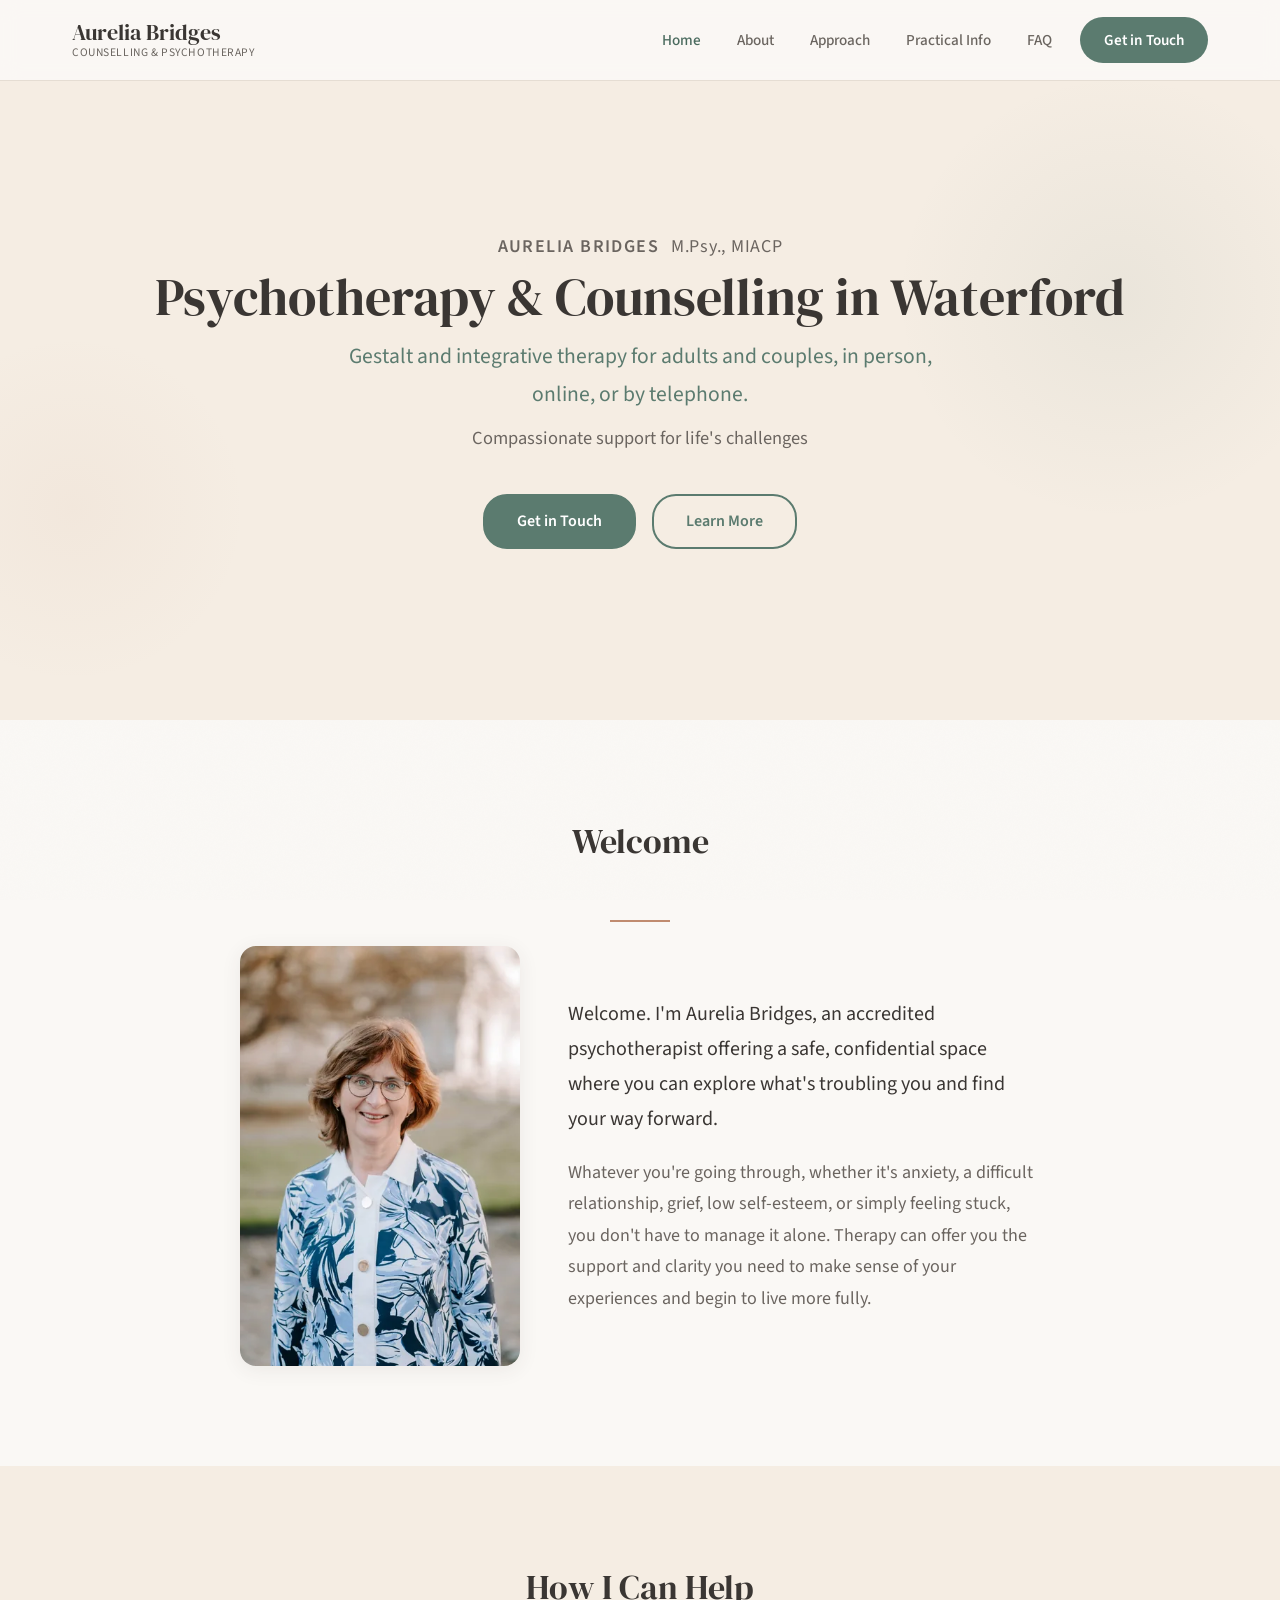
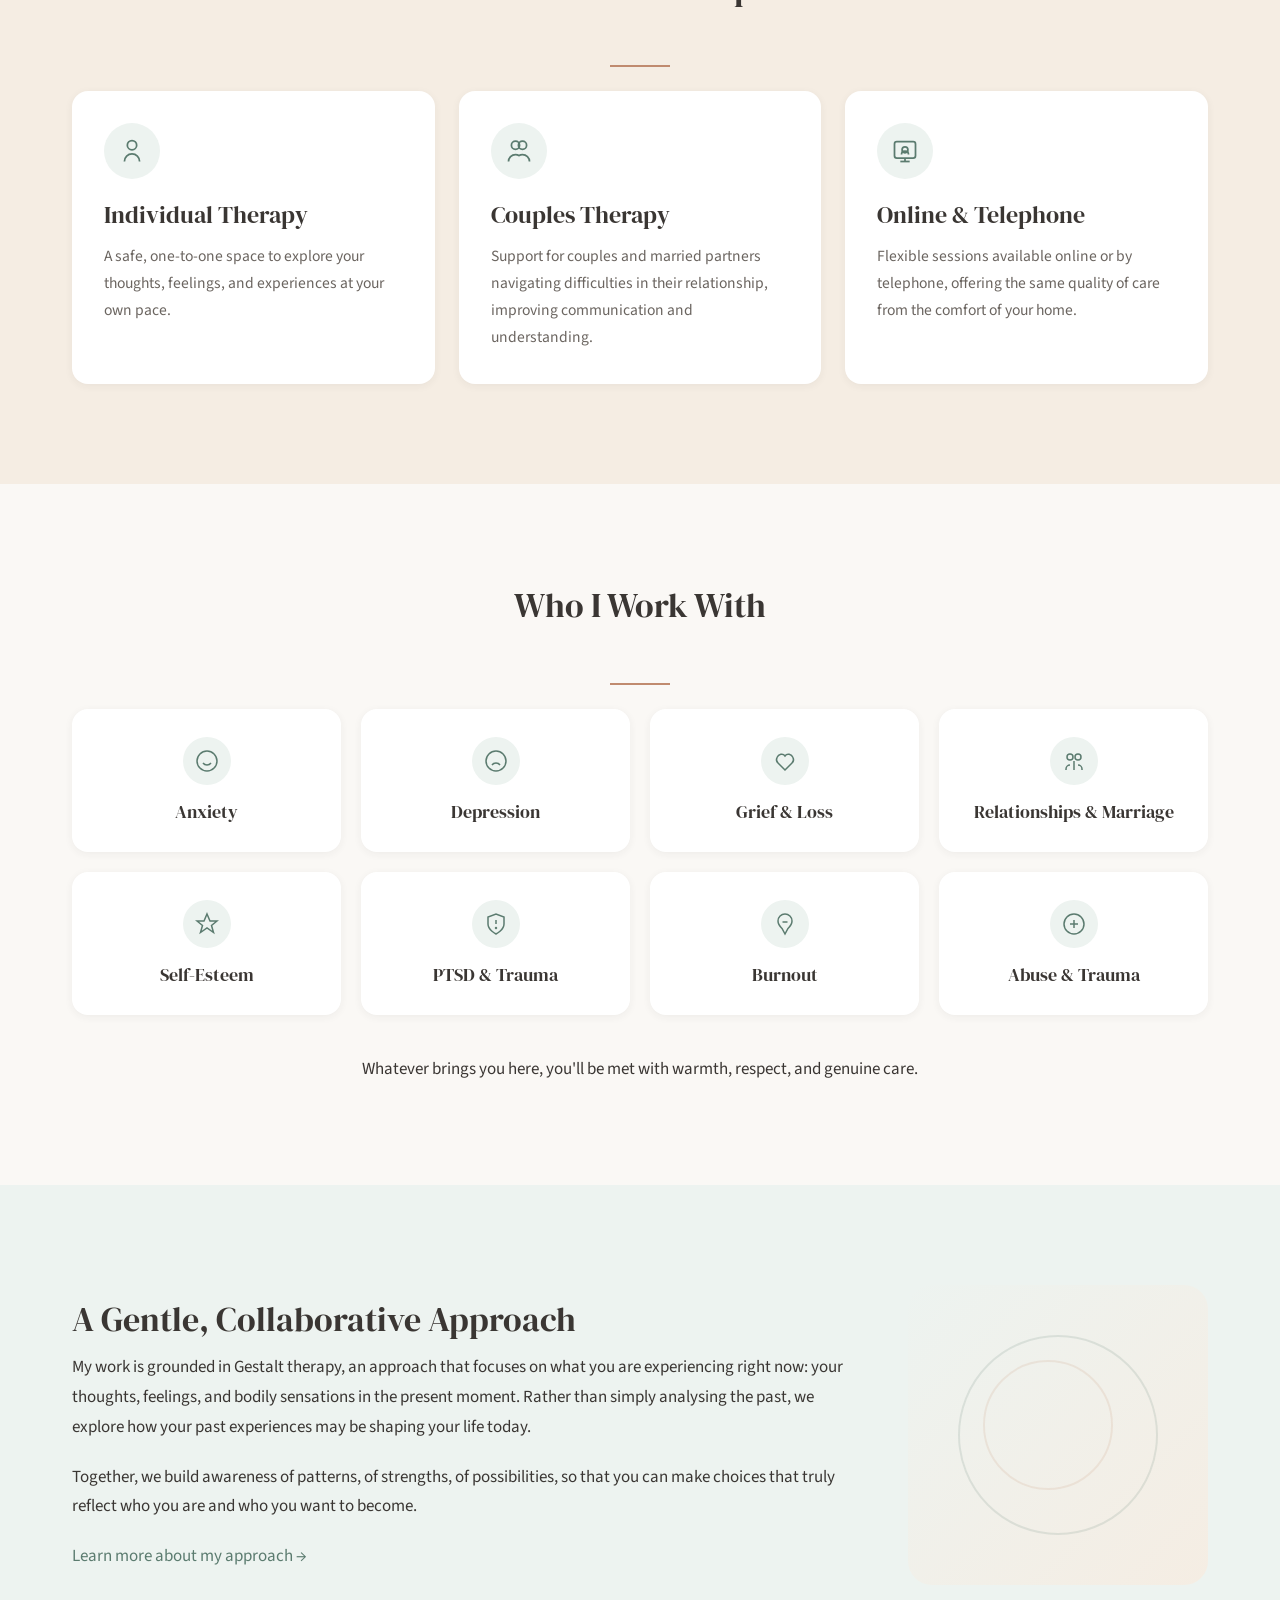
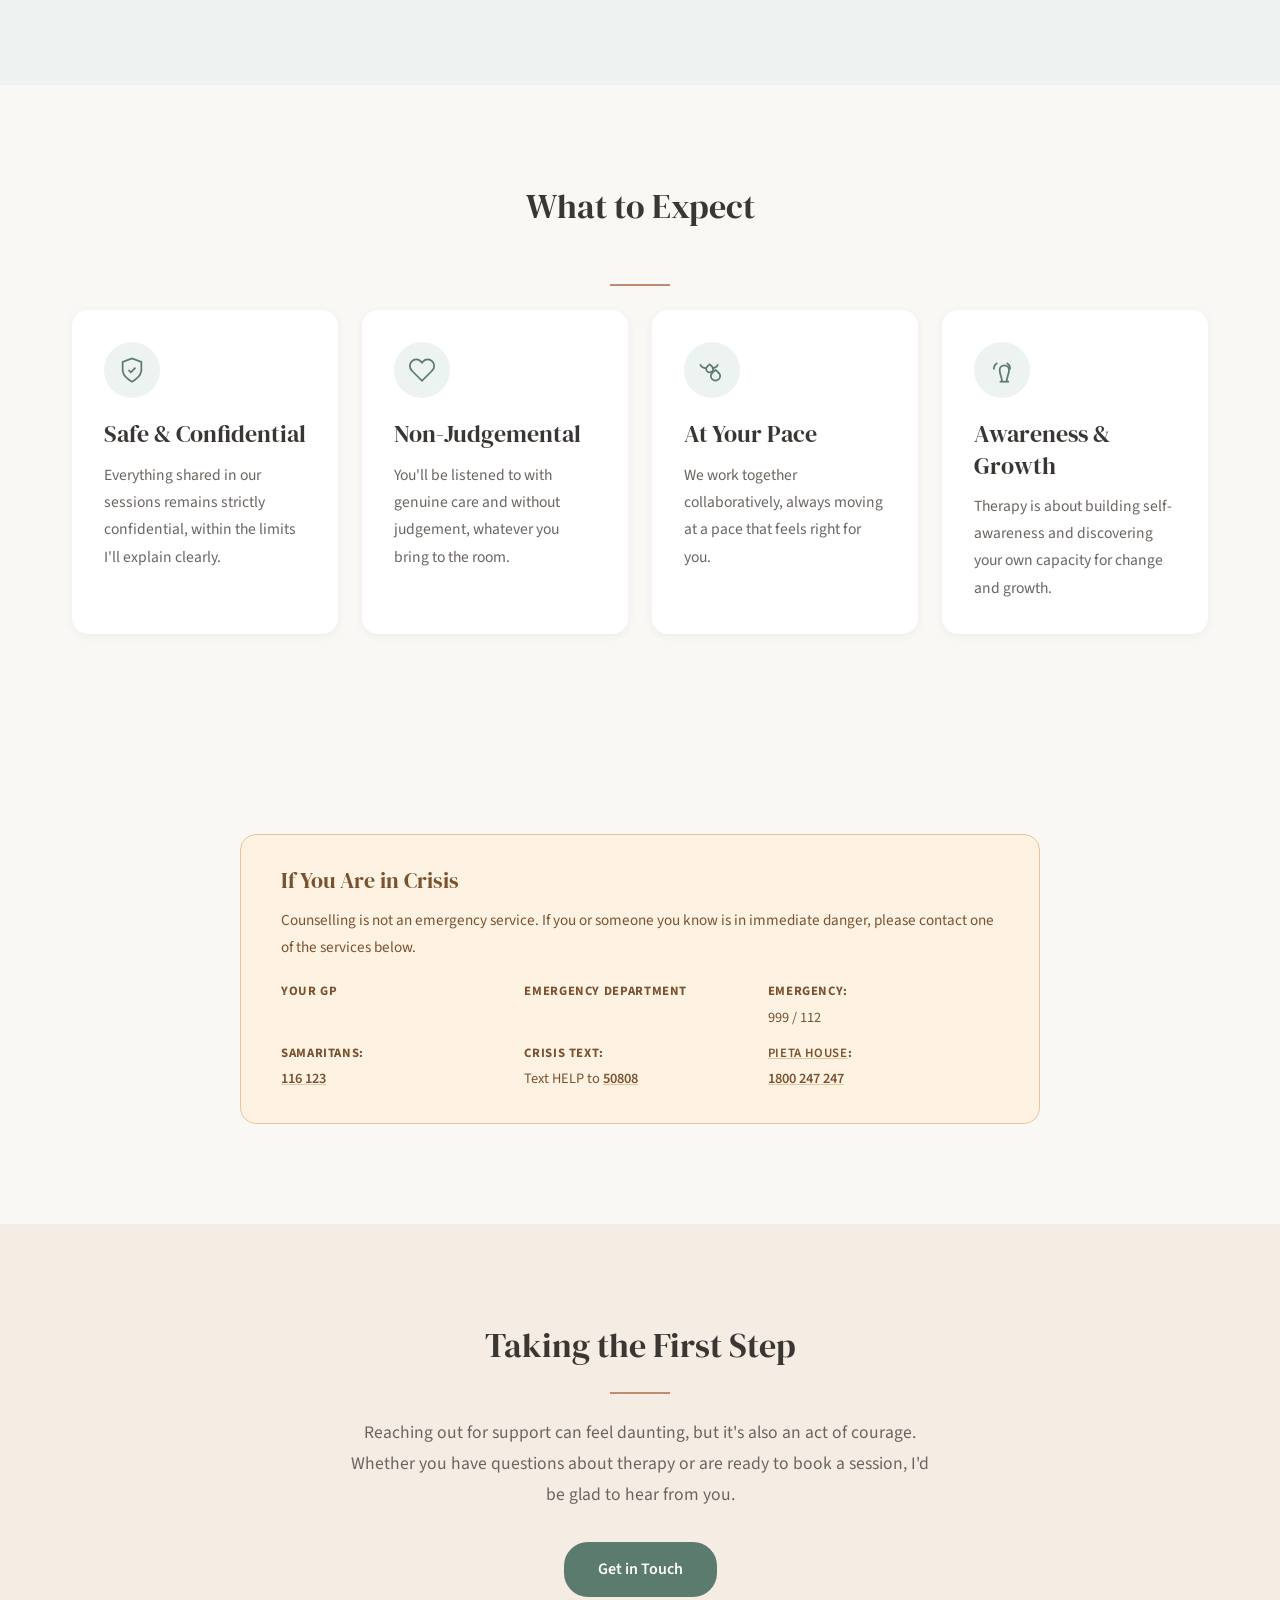
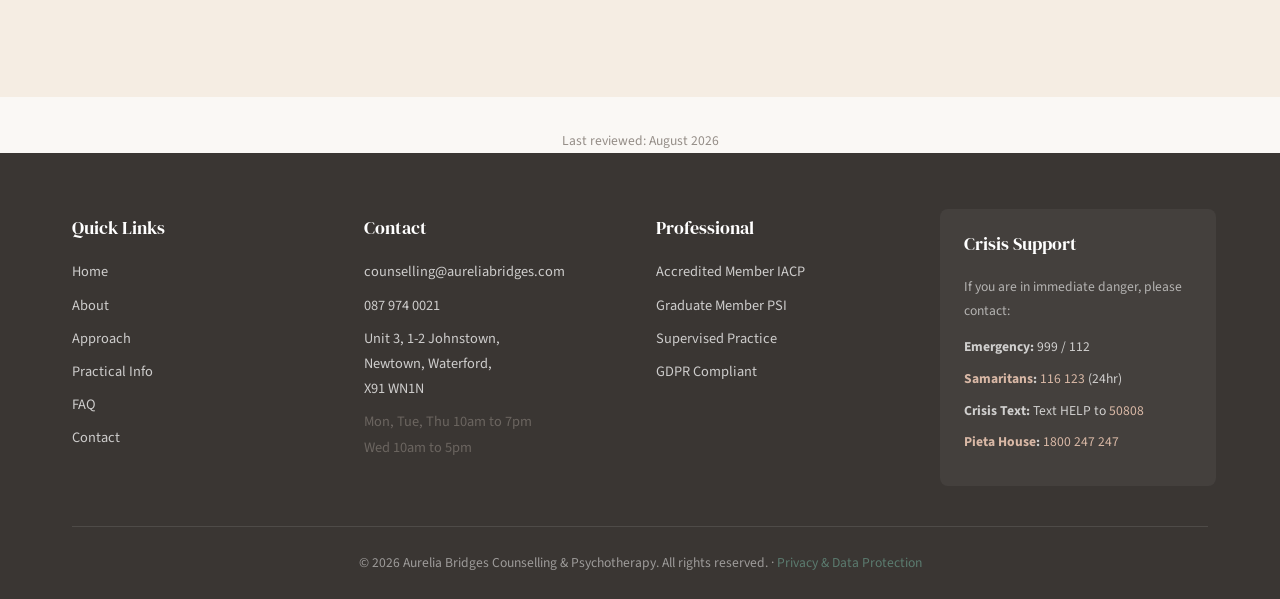
==== commit 6b0264b8: "Remove availability status from index.html Removed availability message from the section." ====
--- a/index.html
+++ b/index.html
@@ -71,7 +71,7 @@
           "latitude": 52.2562625,
           "longitude": -7.1102997
         },
-        "hasMap": "https://maps.app.goo.gl/xZQoaJa16oreXwZ17",
+        "hasMap": "https://maps.google.com/?cid=10024760264621159873",
         "openingHoursSpecification": [
           {
             "@type": "OpeningHoursSpecification",
@@ -126,7 +126,8 @@
         },
         "sameAs": [
           "https://maps.google.com/?cid=10024760264621159873",
-          "https://maps.app.goo.gl/xZQoaJa16oreXwZ17",
+          "https://maps.app.goo.gl/FZ3iHazN96oTNSTk6",
+          "https://www.google.com/search?kgmid=/g/11n3wxq5xz",
           "https://www.iacp.ie/",
           "https://www.psychologicalsociety.ie/"
         ],
@@ -208,7 +209,8 @@
         "knowsLanguage": "English",
         "sameAs": [
           "https://maps.google.com/?cid=10024760264621159873",
-          "https://maps.app.goo.gl/xZQoaJa16oreXwZ17"
+          "https://maps.app.goo.gl/FZ3iHazN96oTNSTk6",
+          "https://www.google.com/search?kgmid=/g/11n3wxq5xz"
         ]
       },
       {
@@ -562,7 +564,7 @@
         <hr class="section-divider">
         <p>Reaching out for support can feel daunting, but it's also an act of courage. Whether you have questions about therapy or are ready to book a session, I'd be glad to hear from you.</p>
         <!-- AVAILABILITY STATUS: update or delete this block when availability changes -->
-        <p class="availability">Currently accepting new clients.</p>
+        <p class="availability"></p>
         <!-- /AVAILABILITY STATUS -->
         <a href="contact.html" class="btn btn-primary">Get in Touch</a>
       </div>
@@ -622,4 +624,4 @@
   </footer>
   <script src="script.js"></script>
 </body>
-</html>+</html>
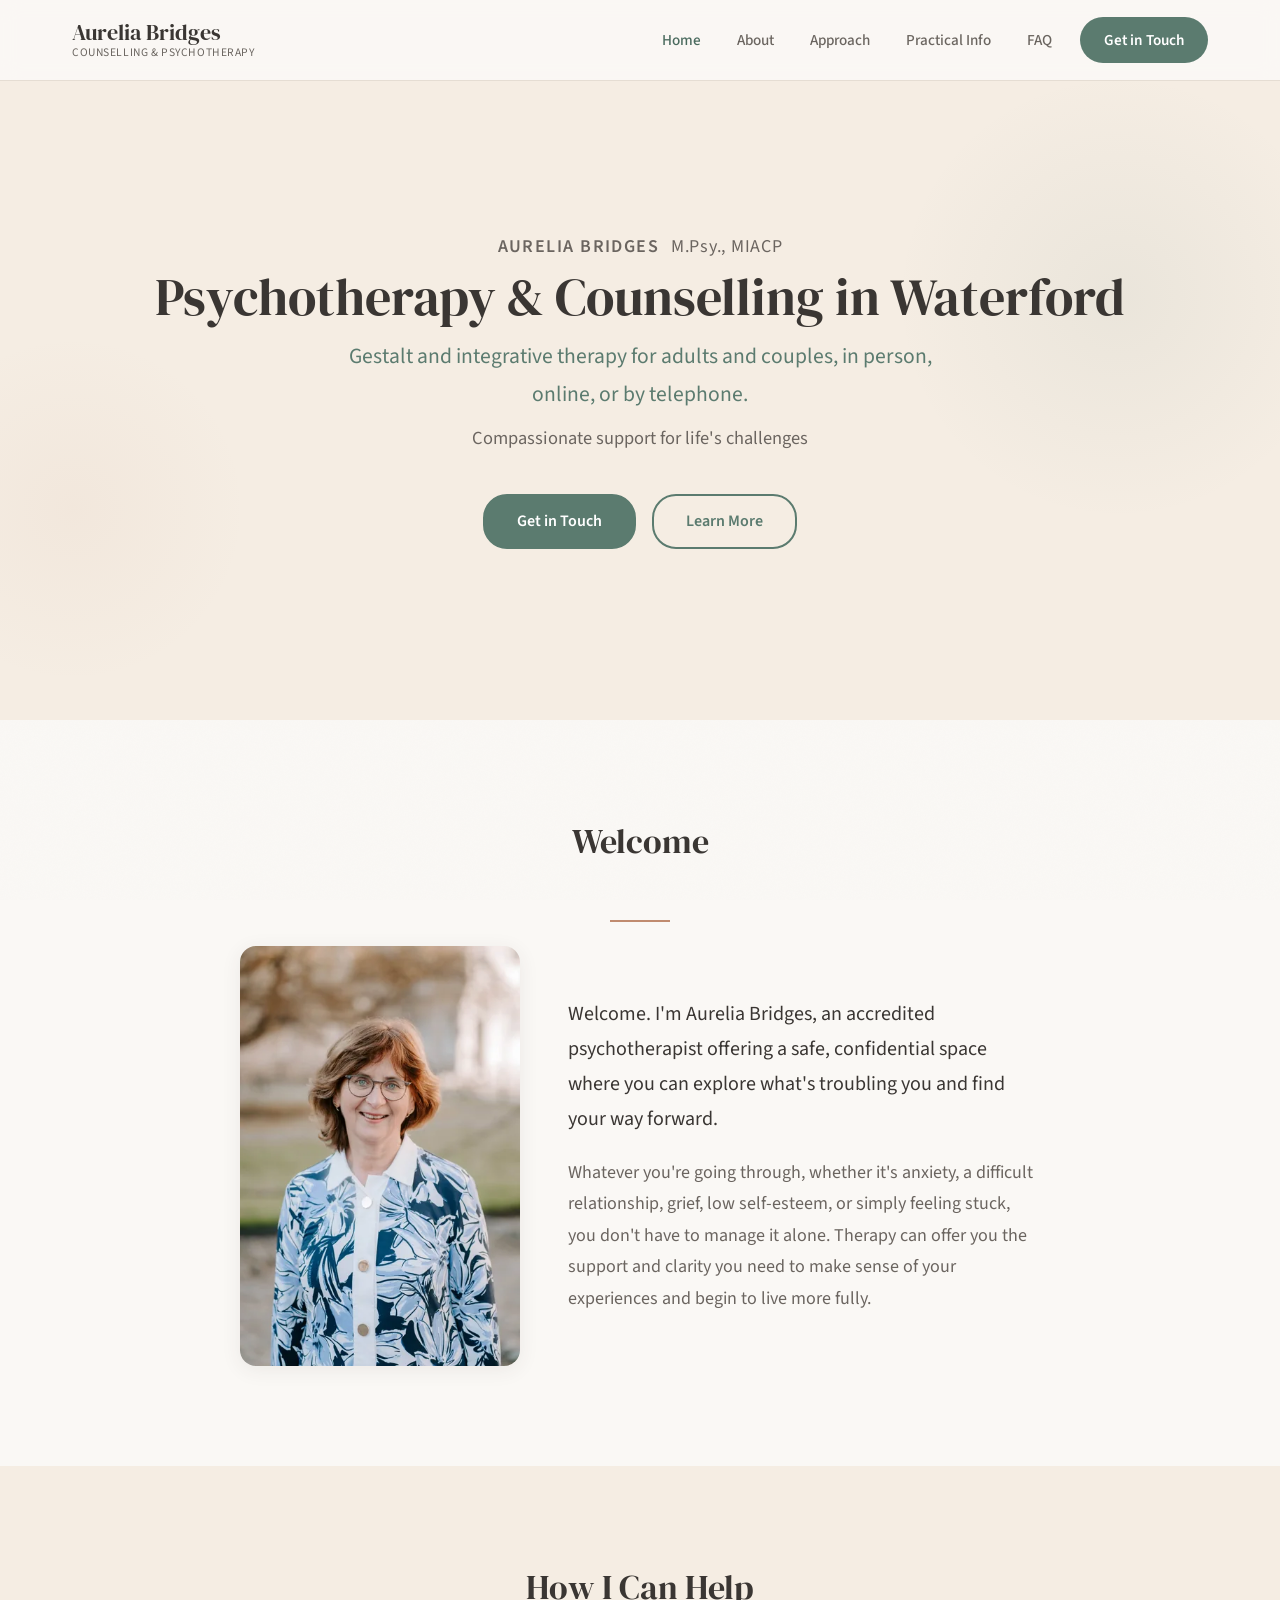
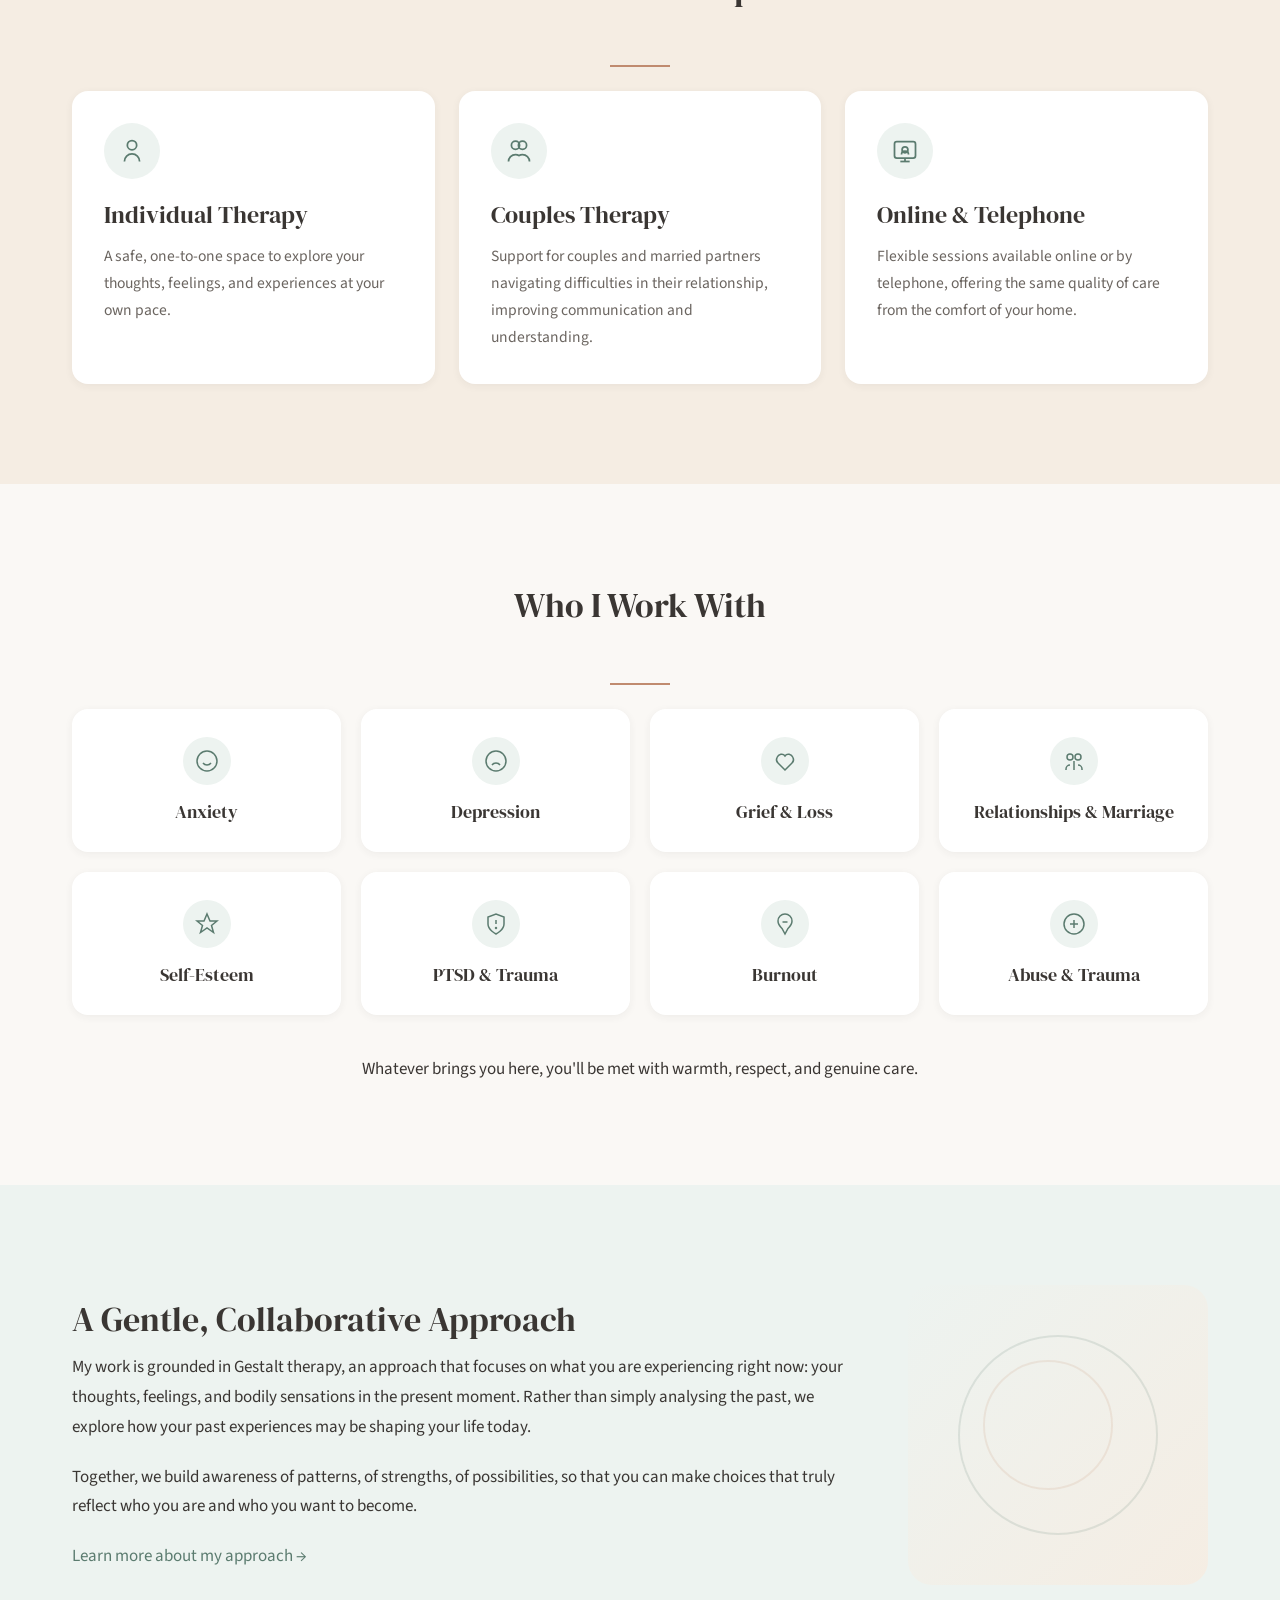
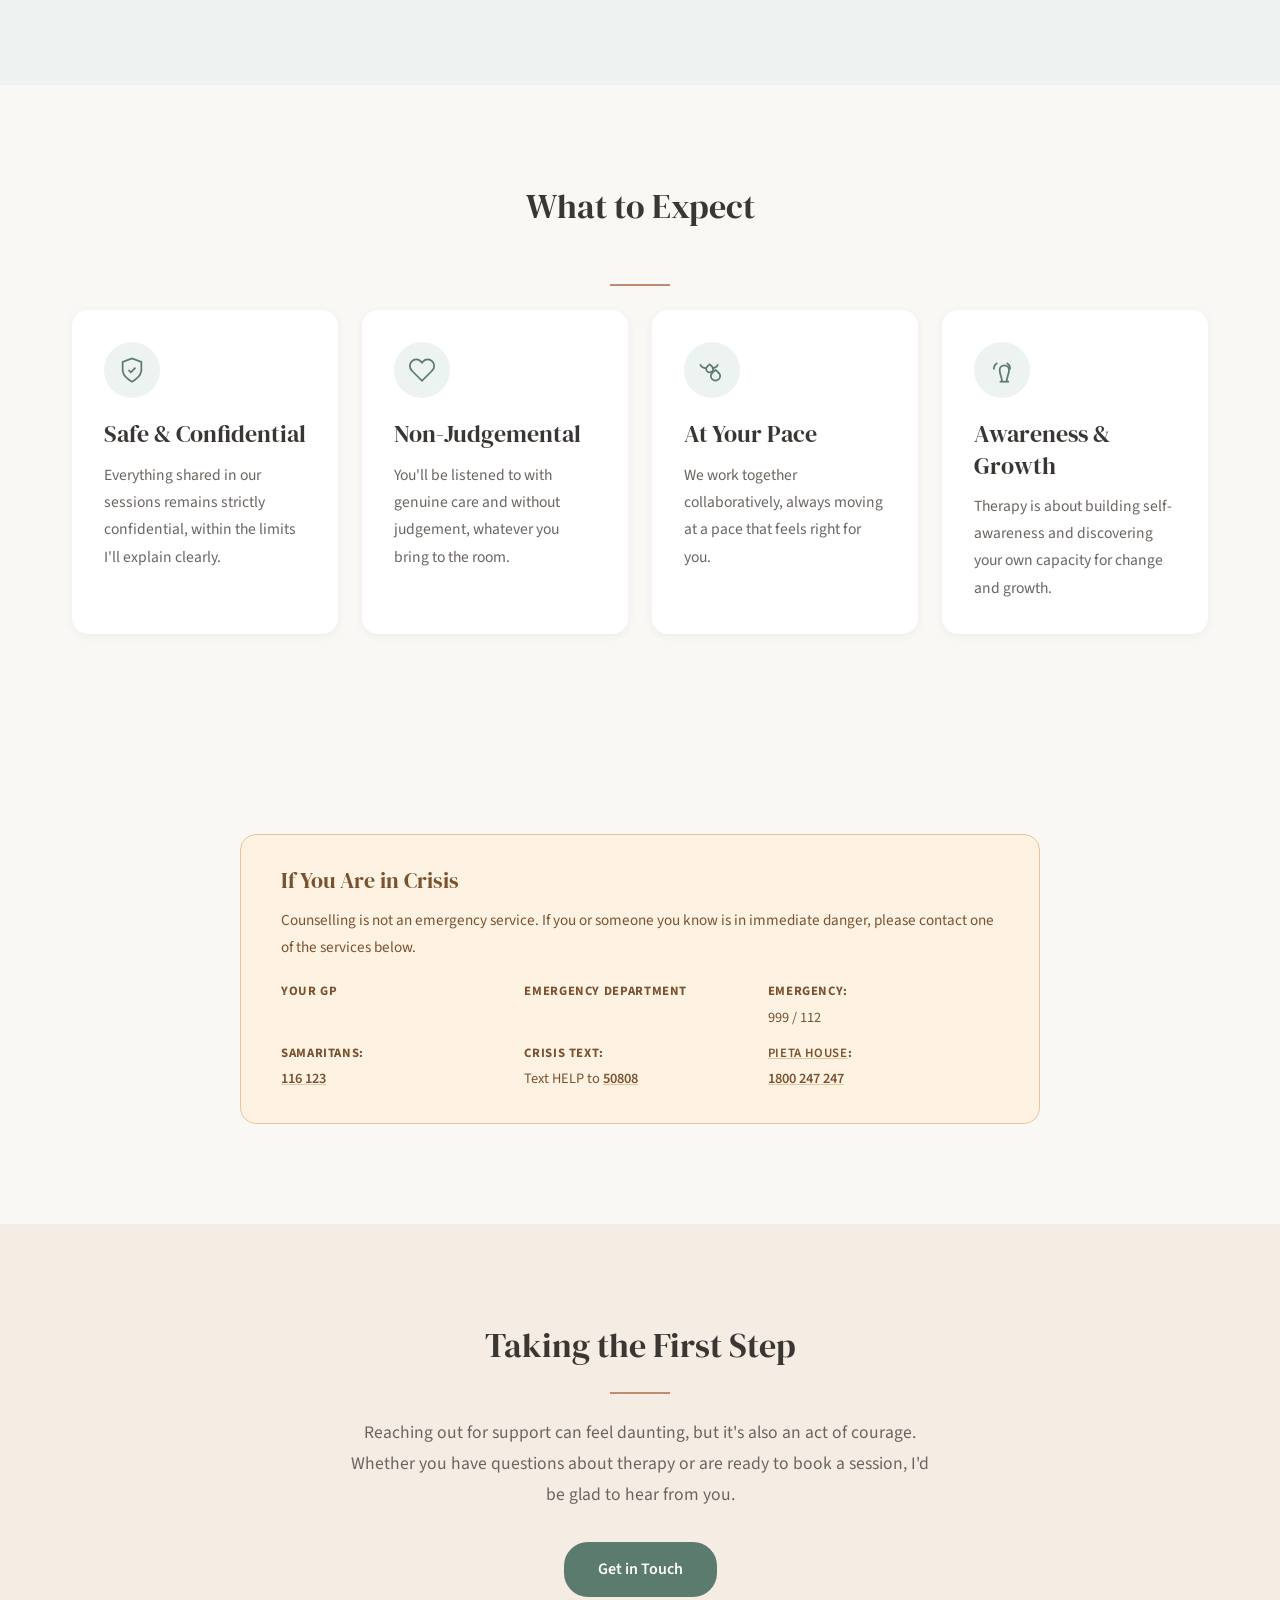
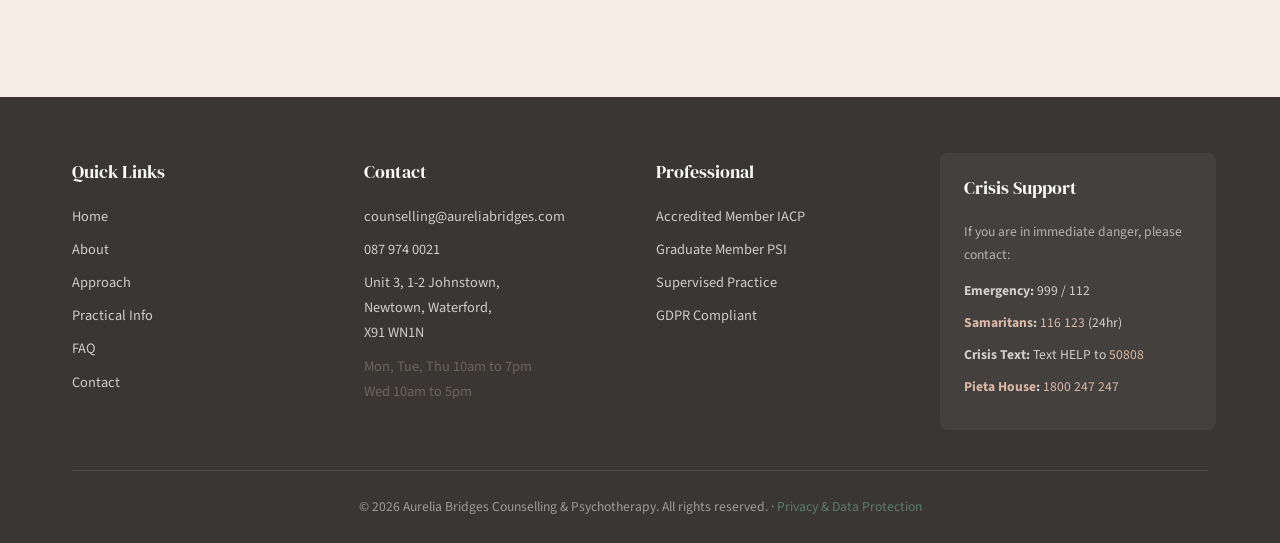
==== commit 0e423ebd: "Remove the visible "Last reviewed" line from every page The footer-level "Last reviewed: August 2026" ====
--- a/index.html
+++ b/index.html
@@ -235,7 +235,7 @@
         "about": {
           "@id": "https://aureliabridges.com/#practice"
         },
-        "dateModified": "2026-08-26",
+        "dateModified": "2026-10-12",
         "inLanguage": "en-IE"
       }
     ]
@@ -570,8 +570,6 @@
       </div>
     </section>
 
-    <p class="last-reviewed">Last reviewed: August 2026</p>
-
   </main>
 
   <footer class="site-footer" role="contentinfo">
--- a/styles.css
+++ b/styles.css
@@ -1663,13 +1663,6 @@
   }
 }
 
-.last-reviewed {
-  font-size: 0.85rem;
-  color: var(--color-text-lighter);
-  text-align: center;
-  margin-top: 2rem;
-}
-
 /* --- Crisis heading (promoted from h3 to h2 for document outline) --- */
 .crisis-heading {
   font-size: 1.35rem;
